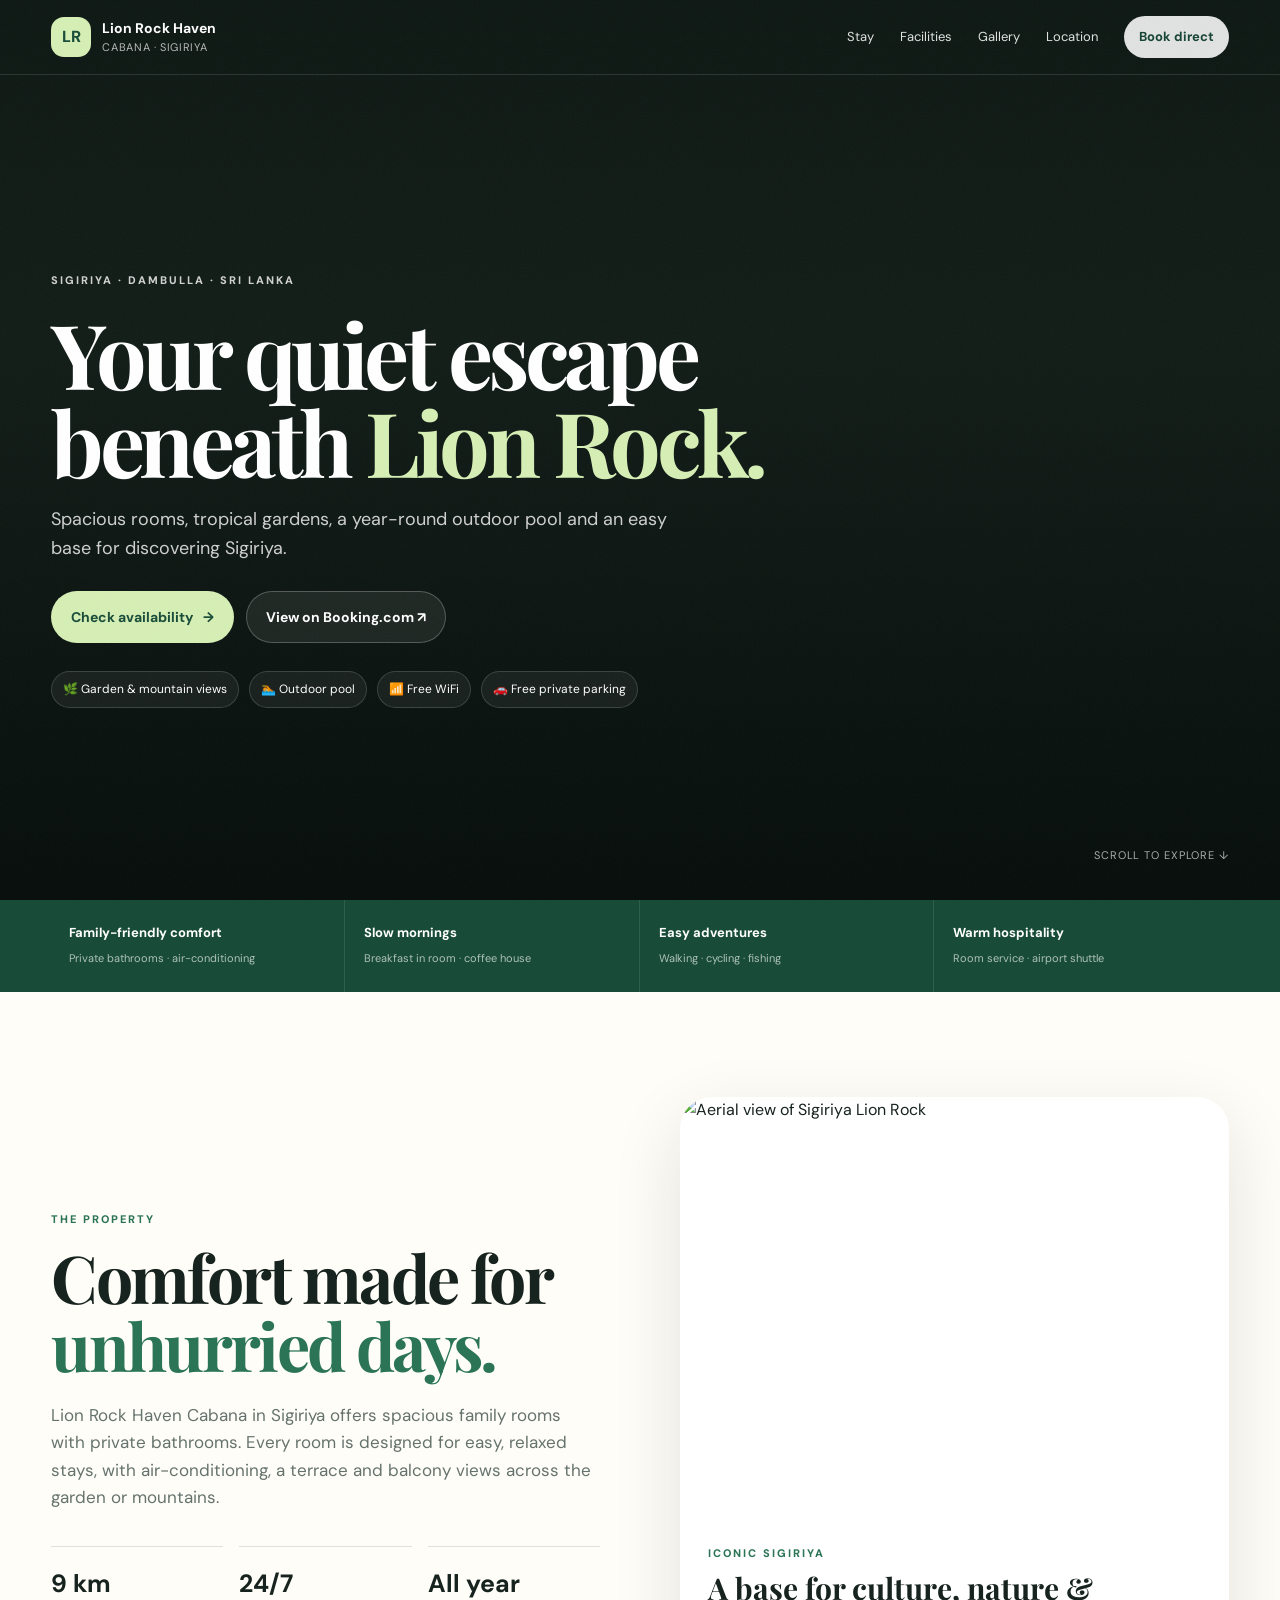
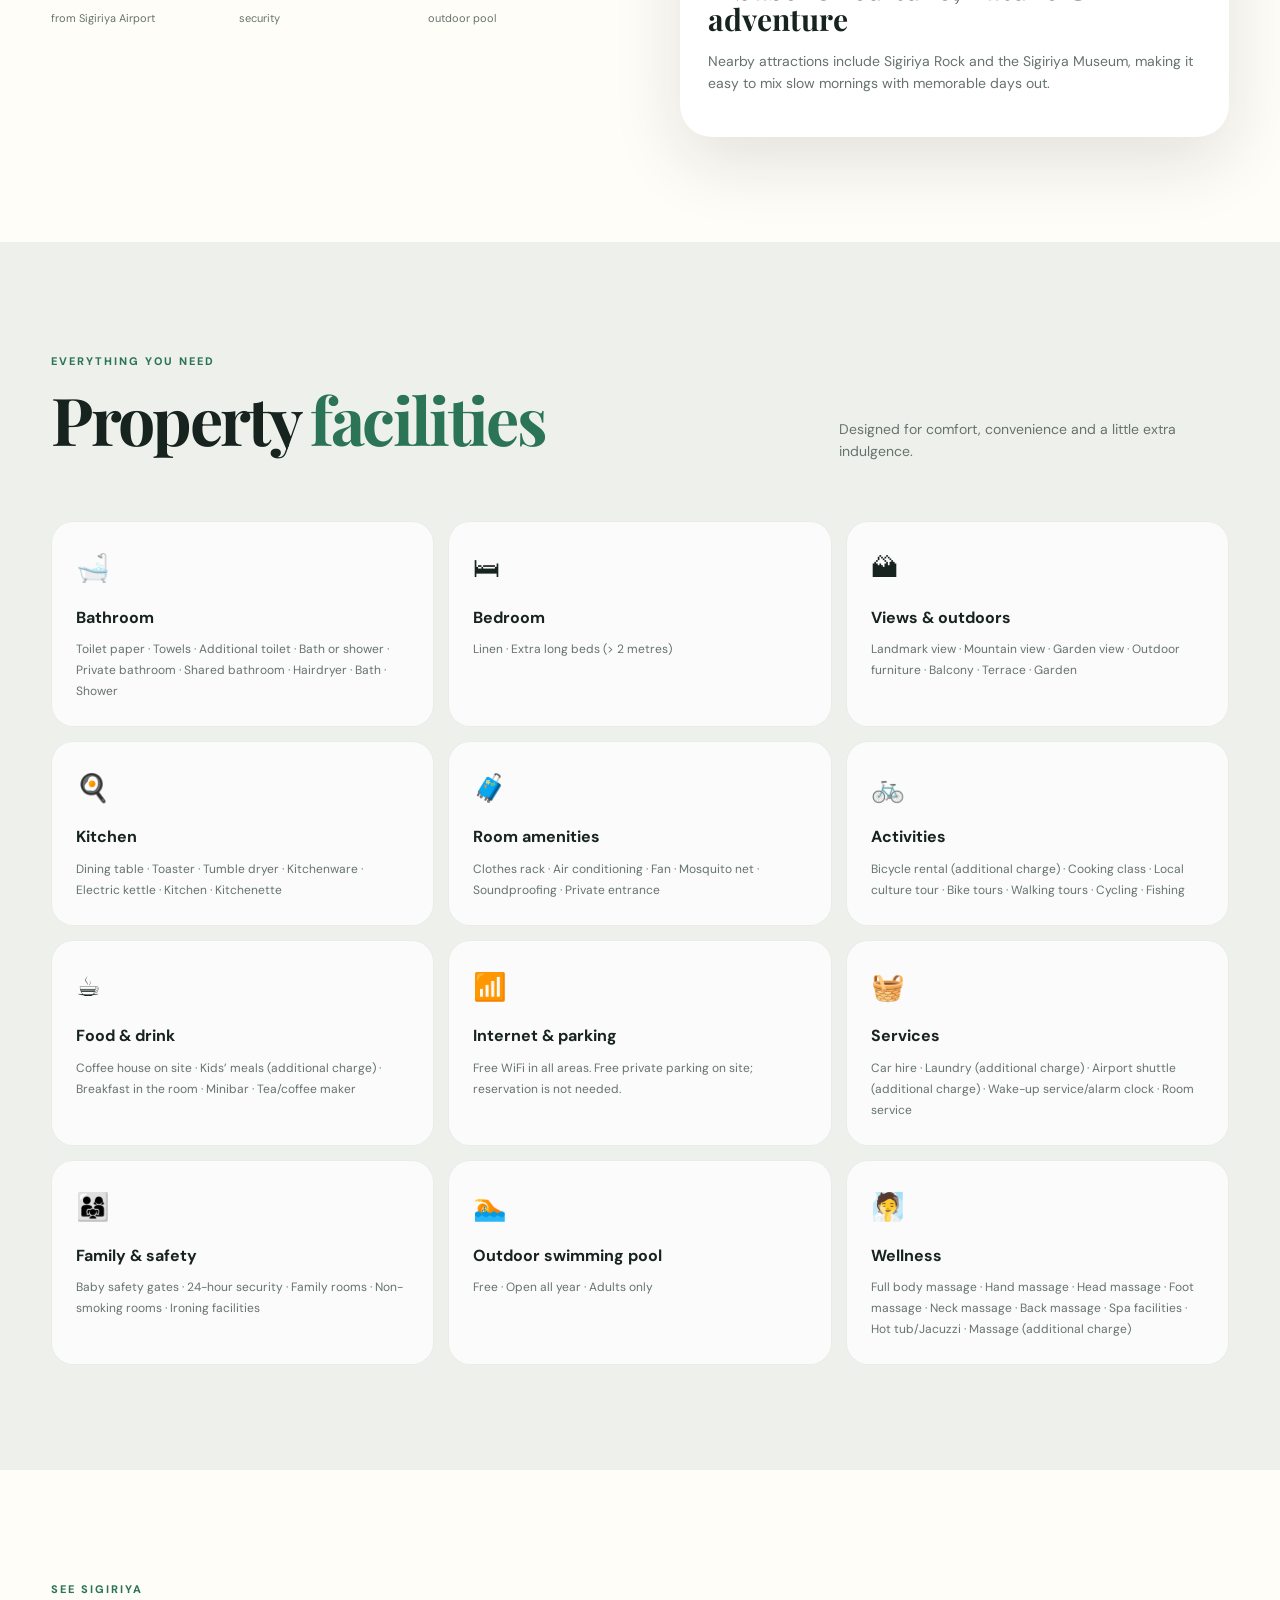
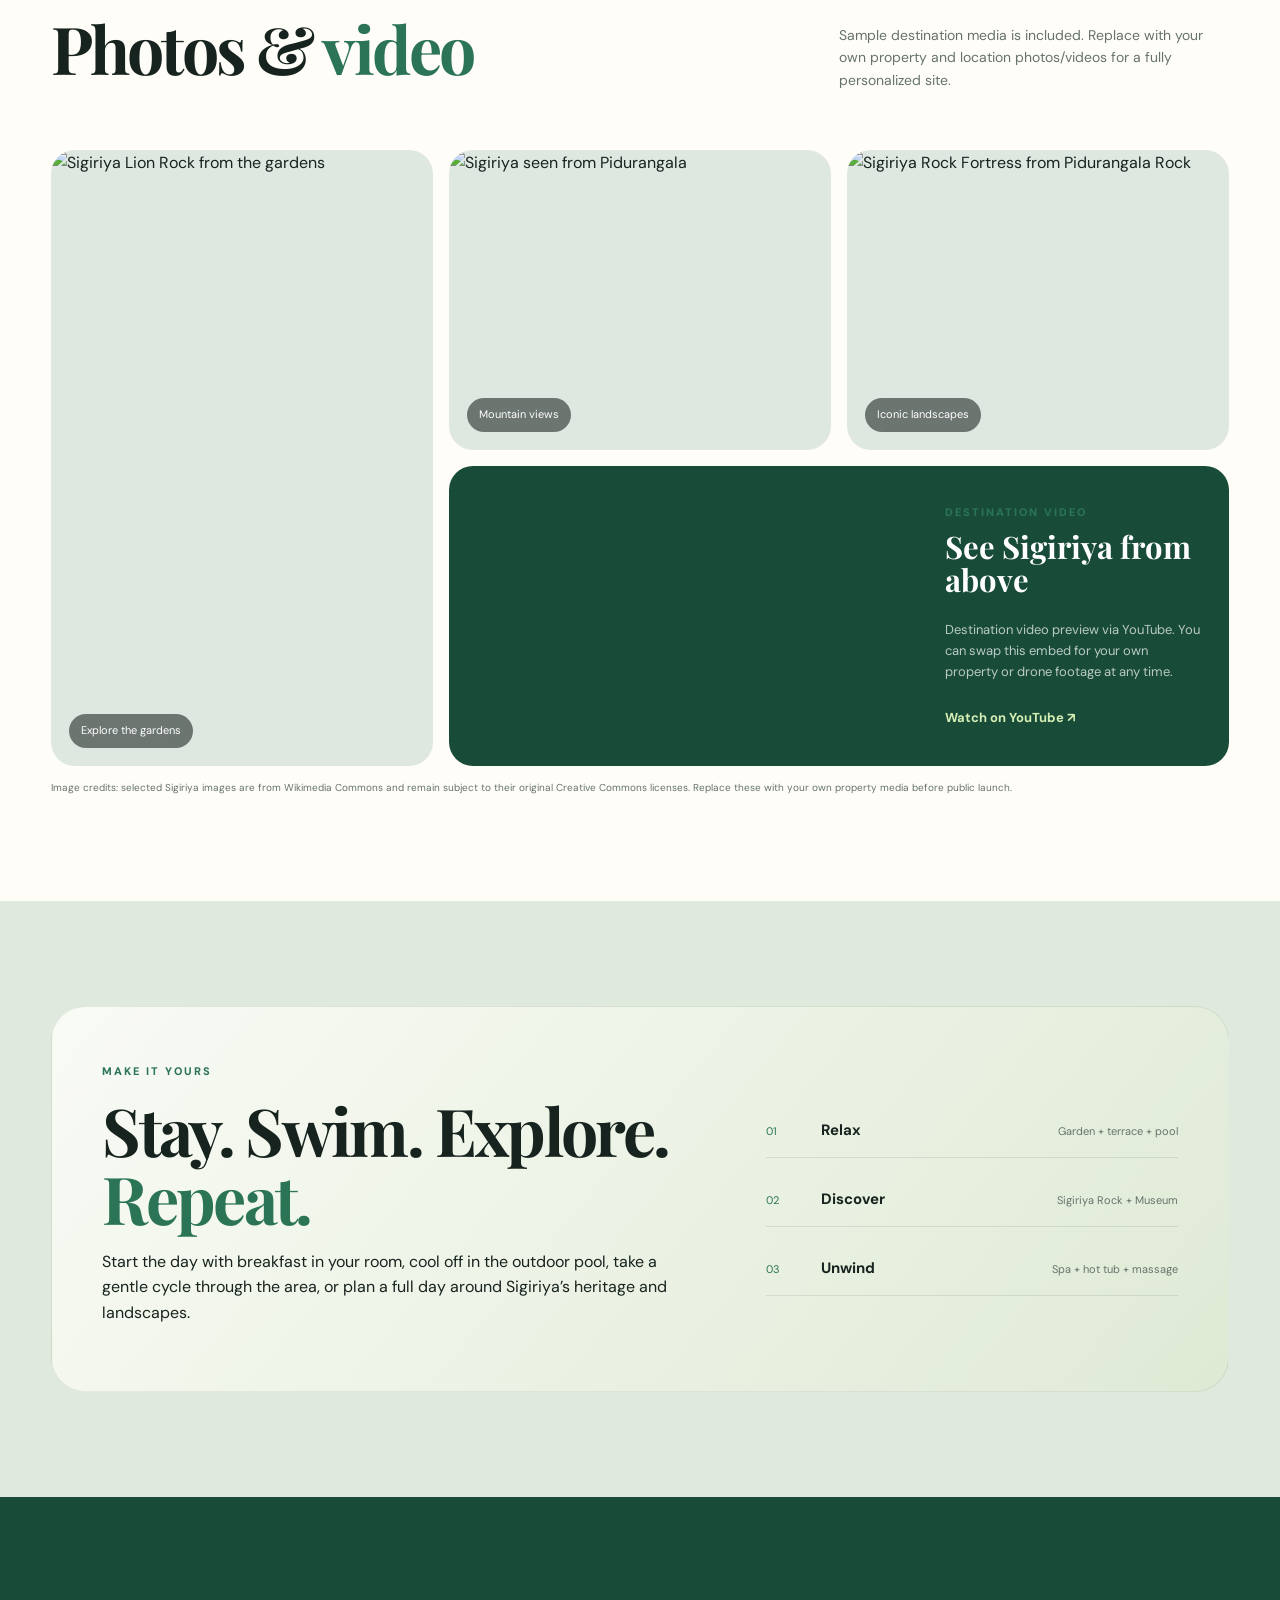
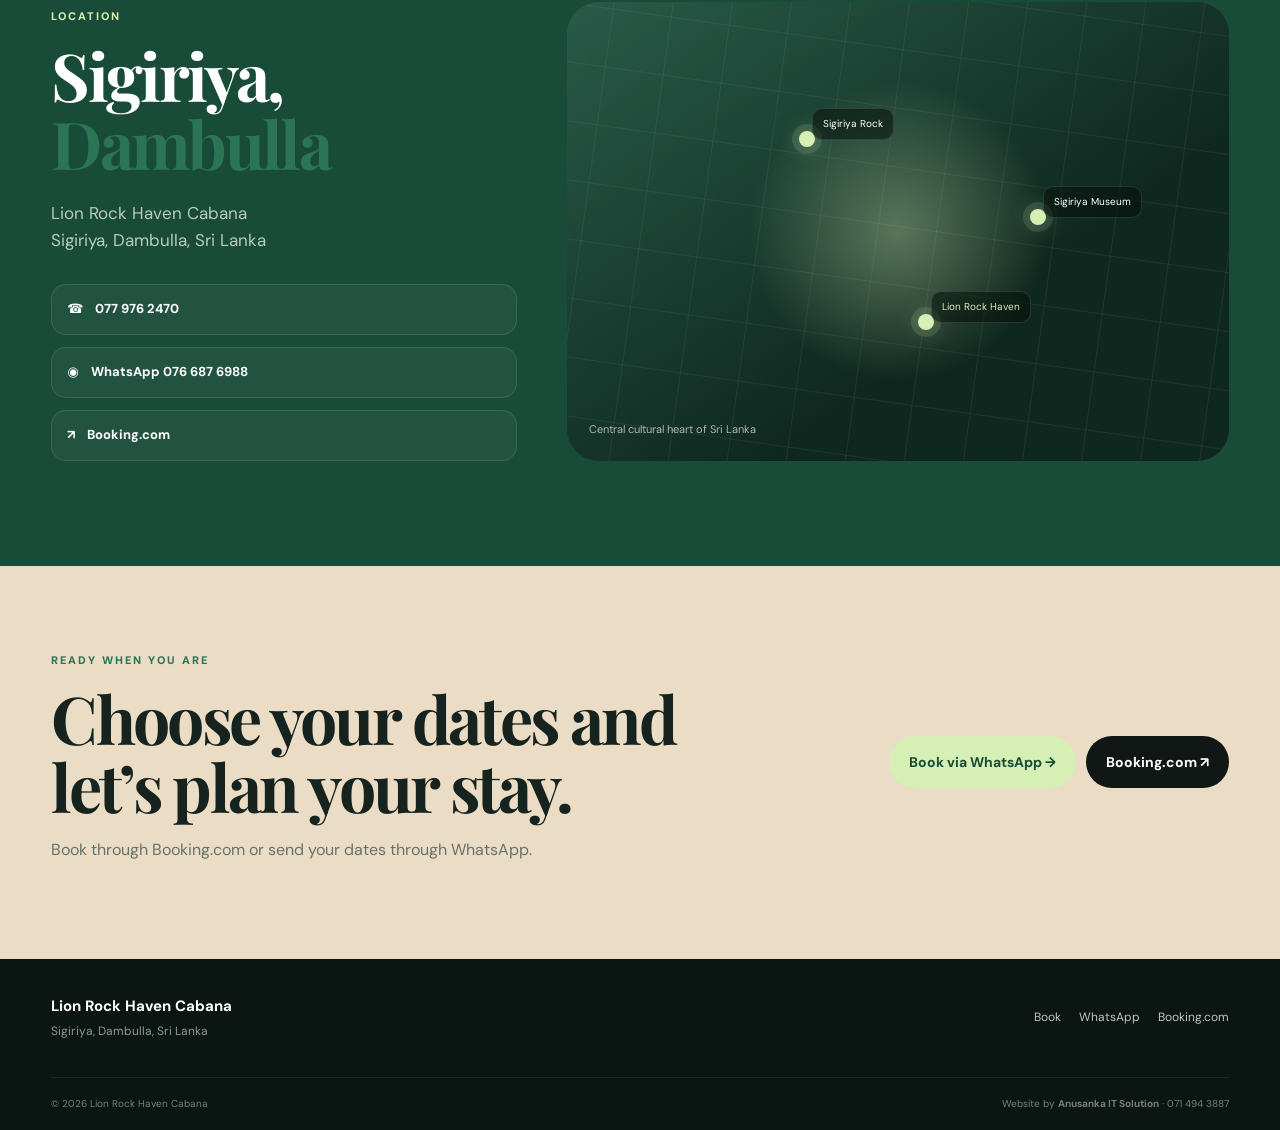
==== index.html @ 97fff96e "Add files via upload" ====
<!DOCTYPE html>
<html lang="en">
<head>
  <meta charset="UTF-8" />
  <meta name="viewport" content="width=device-width, initial-scale=1.0" />
  <meta name="description" content="Lion Rock Haven Cabana — spacious, relaxing accommodation in Sigiriya, Dambulla, Sri Lanka." />
  <meta name="theme-color" content="#0e1f1a" />
  <title>Lion Rock Haven Cabana | Sigiriya</title>
  <link rel="preconnect" href="https://fonts.googleapis.com" />
  <link rel="preconnect" href="https://fonts.gstatic.com" crossorigin />
  <link href="https://fonts.googleapis.com/css2?family=DM+Sans:wght@400;500;600;700&family=Playfair+Display:wght@500;600;700&display=swap" rel="stylesheet" />
  <link rel="stylesheet" href="assets/css/style.css" />
</head>
<body>
  <div class="site-noise"></div>
  <header class="topbar" id="top">
    <div class="container nav-wrap">
      <a class="brand" href="#top" aria-label="Lion Rock Haven Cabana home">
        <span class="brand-mark">LR</span>
        <span>
          <strong>Lion Rock Haven</strong>
          <small>Cabana · Sigiriya</small>
        </span>
      </a>
      <button class="nav-toggle" aria-label="Open menu" aria-expanded="false">☰</button>
      <nav class="nav" aria-label="Main navigation">
        <a href="#stay">Stay</a>
        <a href="#facilities">Facilities</a>
        <a href="#gallery">Gallery</a>
        <a href="#location">Location</a>
        <a class="nav-cta" href="booking.html">Book direct</a>
      </nav>
    </div>
  </header>

  <main>
    <section class="hero">
      <div class="hero-image"></div>
      <div class="hero-overlay"></div>
      <div class="container hero-content reveal">
        <div class="eyebrow">SIGIRIYA · DAMBULLA · SRI LANKA</div>
        <h1>Your quiet escape beneath <em>Lion Rock.</em></h1>
        <p>Spacious rooms, tropical gardens, a year-round outdoor pool and an easy base for discovering Sigiriya.</p>
        <div class="hero-actions">
          <a class="btn btn-primary" href="booking.html">Check availability <span>→</span></a>
          <a class="btn btn-ghost" href="https://www.booking.com/Share-4lCYlT" target="_blank" rel="noopener">View on Booking.com ↗</a>
        </div>
        <div class="hero-meta">
          <span>🌿 Garden & mountain views</span>
          <span>🏊 Outdoor pool</span>
          <span>📶 Free WiFi</span>
          <span>🚗 Free private parking</span>
        </div>
      </div>
      <a class="scroll-cue" href="#stay" aria-label="Scroll to accommodation">Scroll to explore ↓</a>
    </section>

    <section class="trust-strip">
      <div class="container trust-grid">
        <div><strong>Family-friendly comfort</strong><span>Private bathrooms · air-conditioning</span></div>
        <div><strong>Slow mornings</strong><span>Breakfast in room · coffee house</span></div>
        <div><strong>Easy adventures</strong><span>Walking · cycling · fishing</span></div>
        <div><strong>Warm hospitality</strong><span>Room service · airport shuttle</span></div>
      </div>
    </section>

    <section class="section intro" id="stay">
      <div class="container split">
        <div class="reveal">
          <span class="section-kicker">THE PROPERTY</span>
          <h2>Comfort made for <span>unhurried days.</span></h2>
          <p class="lead">Lion Rock Haven Cabana in Sigiriya offers spacious family rooms with private bathrooms. Every room is designed for easy, relaxed stays, with air-conditioning, a terrace and balcony views across the garden or mountains.</p>
          <div class="stats">
            <div><strong>9 km</strong><span>from Sigiriya Airport</span></div>
            <div><strong>24/7</strong><span>security</span></div>
            <div><strong>All year</strong><span>outdoor pool</span></div>
          </div>
        </div>
        <div class="feature-card reveal">
          <img loading="lazy" src="https://upload.wikimedia.org/wikipedia/commons/d/dc/Sigiriya_lion_rock_Luftbild_%2829781058870%29.jpg" alt="Aerial view of Sigiriya Lion Rock" />
          <div class="feature-card-copy">
            <div class="small-tag">ICONIC SIGIRIYA</div>
            <h3>A base for culture, nature & adventure</h3>
            <p>Nearby attractions include Sigiriya Rock and the Sigiriya Museum, making it easy to mix slow mornings with memorable days out.</p>
          </div>
        </div>
      </div>
    </section>

    <section class="section facilities" id="facilities">
      <div class="container">
        <div class="section-head reveal">
          <div>
            <span class="section-kicker">EVERYTHING YOU NEED</span>
            <h2>Property <span>facilities</span></h2>
          </div>
          <p>Designed for comfort, convenience and a little extra indulgence.</p>
        </div>

        <div class="facility-grid">
          <article class="facility-card reveal"><div class="icon">🛁</div><h3>Bathroom</h3><p>Toilet paper · Towels · Additional toilet · Bath or shower · Private bathroom · Shared bathroom · Hairdryer · Bath · Shower</p></article>
          <article class="facility-card reveal"><div class="icon">🛏</div><h3>Bedroom</h3><p>Linen · Extra long beds (&gt; 2 metres)</p></article>
          <article class="facility-card reveal"><div class="icon">🏔</div><h3>Views & outdoors</h3><p>Landmark view · Mountain view · Garden view · Outdoor furniture · Balcony · Terrace · Garden</p></article>
          <article class="facility-card reveal"><div class="icon">🍳</div><h3>Kitchen</h3><p>Dining table · Toaster · Tumble dryer · Kitchenware · Electric kettle · Kitchen · Kitchenette</p></article>
          <article class="facility-card reveal"><div class="icon">🧳</div><h3>Room amenities</h3><p>Clothes rack · Air conditioning · Fan · Mosquito net · Soundproofing · Private entrance</p></article>
          <article class="facility-card reveal"><div class="icon">🚲</div><h3>Activities</h3><p>Bicycle rental (additional charge) · Cooking class · Local culture tour · Bike tours · Walking tours · Cycling · Fishing</p></article>
          <article class="facility-card reveal"><div class="icon">☕</div><h3>Food & drink</h3><p>Coffee house on site · Kids’ meals (additional charge) · Breakfast in the room · Minibar · Tea/coffee maker</p></article>
          <article class="facility-card reveal"><div class="icon">📶</div><h3>Internet & parking</h3><p>Free WiFi in all areas. Free private parking on site; reservation is not needed.</p></article>
          <article class="facility-card reveal"><div class="icon">🧺</div><h3>Services</h3><p>Car hire · Laundry (additional charge) · Airport shuttle (additional charge) · Wake-up service/alarm clock · Room service</p></article>
          <article class="facility-card reveal"><div class="icon">👨‍👩‍👧</div><h3>Family & safety</h3><p>Baby safety gates · 24-hour security · Family rooms · Non-smoking rooms · Ironing facilities</p></article>
          <article class="facility-card reveal"><div class="icon">🏊</div><h3>Outdoor swimming pool</h3><p>Free · Open all year · Adults only</p></article>
          <article class="facility-card reveal"><div class="icon">🧖</div><h3>Wellness</h3><p>Full body massage · Hand massage · Head massage · Foot massage · Neck massage · Back massage · Spa facilities · Hot tub/Jacuzzi · Massage (additional charge)</p></article>
        </div>
      </div>
    </section>

    <section class="section showcase" id="gallery">
      <div class="container">
        <div class="section-head reveal">
          <div><span class="section-kicker">SEE SIGIRIYA</span><h2>Photos & <span>video</span></h2></div>
          <p>Sample destination media is included. Replace with your own property and location photos/videos for a fully personalized site.</p>
        </div>
        <div class="gallery-grid">
          <a class="gallery-item tall reveal" href="https://commons.wikimedia.org/wiki/File:Sigiriya_Lion_Rock_(43143914520).jpg" target="_blank" rel="noopener"><img loading="lazy" src="https://commons.wikimedia.org/wiki/Special:Redirect/file/Sigiriya_Lion_Rock_(43143914520).jpg" alt="Sigiriya Lion Rock from the gardens" /><span>Explore the gardens</span></a>
          <a class="gallery-item reveal" href="https://commons.wikimedia.org/wiki/File:Sigiriya_depuis_Pidurangala_(2).jpg" target="_blank" rel="noopener"><img loading="lazy" src="https://commons.wikimedia.org/wiki/Special:Redirect/file/Sigiriya_depuis_Pidurangala_(2).jpg" alt="Sigiriya seen from Pidurangala" /><span>Mountain views</span></a>
          <a class="gallery-item reveal" href="https://commons.wikimedia.org/wiki/File:Sigiriya_Rock_Fortress_View_from_Pidurangala_Rock.jpg" target="_blank" rel="noopener"><img loading="lazy" src="https://commons.wikimedia.org/wiki/Special:Redirect/file/Sigiriya_Rock_Fortress_View_from_Pidurangala_Rock.jpg" alt="Sigiriya Rock Fortress from Pidurangala Rock" /><span>Iconic landscapes</span></a>
          <div class="video-card reveal">
            <div class="video-frame"><iframe src="https://www.youtube.com/embed/ty_Wx_VfL-s?rel=0" title="Sigiriya aerial video" loading="lazy" allowfullscreen></iframe></div>
            <div class="video-copy"><span class="small-tag">DESTINATION VIDEO</span><h3>See Sigiriya from above</h3><p>Destination video preview via YouTube. You can swap this embed for your own property or drone footage at any time.</p><a href="https://www.youtube.com/watch?v=ty_Wx_VfL-s" target="_blank" rel="noopener">Watch on YouTube ↗</a></div>
          </div>
        </div>
        <div class="media-note">Image credits: selected Sigiriya images are from Wikimedia Commons and remain subject to their original Creative Commons licenses. Replace these with your own property media before public launch.</div>
      </div>
    </section>

    <section class="section experience">
      <div class="container experience-shell reveal">
        <div>
          <span class="section-kicker">MAKE IT YOURS</span>
          <h2>Stay. Swim. Explore. <span>Repeat.</span></h2>
          <p>Start the day with breakfast in your room, cool off in the outdoor pool, take a gentle cycle through the area, or plan a full day around Sigiriya’s heritage and landscapes.</p>
        </div>
        <div class="experience-list">
          <div><span>01</span><strong>Relax</strong><small>Garden + terrace + pool</small></div>
          <div><span>02</span><strong>Discover</strong><small>Sigiriya Rock + Museum</small></div>
          <div><span>03</span><strong>Unwind</strong><small>Spa + hot tub + massage</small></div>
        </div>
      </div>
    </section>

    <section class="section location" id="location">
      <div class="container location-grid">
        <div class="location-card reveal">
          <span class="section-kicker">LOCATION</span>
          <h2>Sigiriya, <span>Dambulla</span></h2>
          <p class="lead">Lion Rock Haven Cabana<br />Sigiriya, Dambulla, Sri Lanka</p>
          <div class="contact-stack">
            <a href="tel:+94779762470"><span>☎</span> 077 976 2470</a>
            <a href="https://wa.me/94766876988" target="_blank" rel="noopener"><span>◉</span> WhatsApp 076 687 6988</a>
            <a href="https://www.booking.com/Share-4lCYlT" target="_blank" rel="noopener"><span>↗</span> Booking.com</a>
          </div>
        </div>
        <div class="location-art reveal">
          <div class="map-dot dot-a"></div><div class="map-dot dot-b"></div><div class="map-dot dot-c"></div>
          <div class="map-label label-a">Sigiriya Rock</div>
          <div class="map-label label-b">Sigiriya Museum</div>
          <div class="map-label label-c">Lion Rock Haven</div>
          <div class="map-grid"></div>
          <div class="map-caption">Central cultural heart of Sri Lanka</div>
        </div>
      </div>
    </section>

    <section class="cta-section">
      <div class="container cta-shell reveal">
        <div><span class="section-kicker">READY WHEN YOU ARE</span><h2>Choose your dates and let’s plan your stay.</h2><p>Book through Booking.com or send your dates through WhatsApp.</p></div>
        <div class="cta-actions"><a class="btn btn-primary" href="booking.html">Book via WhatsApp →</a><a class="btn btn-dark" href="https://www.booking.com/Share-4lCYlT" target="_blank" rel="noopener">Booking.com ↗</a></div>
      </div>
    </section>
  </main>

  <footer class="footer">
    <div class="container footer-main">
      <div><strong>Lion Rock Haven Cabana</strong><p>Sigiriya, Dambulla, Sri Lanka</p></div>
      <div class="footer-links"><a href="booking.html">Book</a><a href="https://wa.me/94766876988" target="_blank" rel="noopener">WhatsApp</a><a href="https://www.booking.com/Share-4lCYlT" target="_blank" rel="noopener">Booking.com</a></div>
    </div>
    <div class="container footer-bottom"><span>© <span id="year"></span> Lion Rock Haven Cabana</span><span>Website by <strong>Anusanka IT Solution</strong> · 071 494 3887</span></div>
  </footer>

  <script src="assets/js/main.js"></script>
</body>
</html>
---- assets/css/style.css ----
:root{
  --bg:#f5f3ec;--paper:#fffdf8;--ink:#17231e;--muted:#66736d;--line:rgba(23,35,30,.12);
  --green:#184c39;--green-2:#2b7456;--lime:#d6efb5;--sand:#eadcc5;--black:#111714;--radius:24px;
  --shadow:0 24px 70px rgba(13,28,21,.12)
}
*{box-sizing:border-box}html{scroll-behavior:smooth}body{margin:0;background:var(--bg);color:var(--ink);font-family:'DM Sans',system-ui,sans-serif;line-height:1.6}a{text-decoration:none;color:inherit}.site-noise{position:fixed;inset:0;pointer-events:none;opacity:.035;background-image:url("data:image/svg+xml,%3Csvg xmlns='http://www.w3.org/2000/svg' width='140' height='140' viewBox='0 0 140 140'%3E%3Cfilter id='n'%3E%3CfeTurbulence type='fractalNoise' baseFrequency='.9' numOctaves='3' stitchTiles='stitch'/%3E%3C/filter%3E%3Crect width='100%25' height='100%25' filter='url(%23n)'/%3E%3C/svg%3E");z-index:99}
.container{width:min(1180px,92%);margin:auto}.topbar{position:fixed;top:0;left:0;right:0;z-index:30;background:rgba(15,27,22,.42);backdrop-filter:blur(16px);border-bottom:1px solid rgba(255,255,255,.12);color:#fff}.nav-wrap{display:flex;align-items:center;justify-content:space-between;min-height:74px}.brand{display:flex;align-items:center;gap:11px}.brand-mark{width:40px;height:40px;border-radius:13px;display:grid;place-items:center;background:var(--lime);color:var(--green);font-weight:800;letter-spacing:-.04em}.brand strong{display:block;font-size:14px}.brand small{display:block;opacity:.7;font-size:11px;letter-spacing:.06em;text-transform:uppercase}.nav{display:flex;align-items:center;gap:26px;font-size:13px}.nav a{opacity:.88}.nav a:hover{opacity:1}.nav-cta{padding:11px 15px;background:#fff;color:var(--green);border-radius:999px;font-weight:700}.nav-toggle{display:none;border:0;background:transparent;color:#fff;font-size:25px}.hero{min-height:100svh;position:relative;display:grid;align-items:end;overflow:hidden;background:#15201b}.hero-image{position:absolute;inset:0;background:url('https://upload.wikimedia.org/wikipedia/commons/d/dc/Sigiriya_lion_rock_Luftbild_%2829781058870%29.jpg') center/cover no-repeat;transform:scale(1.02)}.hero-overlay{position:absolute;inset:0;background:linear-gradient(180deg,rgba(4,12,9,.38),rgba(4,14,10,.18) 38%,rgba(4,10,8,.84) 100%)}.hero-content{position:relative;z-index:2;color:#fff;padding:170px 0 90px;max-width:900px;margin-left:max(calc((100% - 1180px)/2),4%)}.eyebrow,.section-kicker,.small-tag{font-size:11px;letter-spacing:.18em;font-weight:800;text-transform:uppercase}.eyebrow{opacity:.8}.hero h1{font-family:'Playfair Display',serif;font-size:clamp(48px,7vw,92px);line-height:.98;letter-spacing:-.05em;max-width:850px;margin:20px 0}.hero h1 em{color:var(--lime);font-style:normal}.hero p{font-size:18px;max-width:620px;color:rgba(255,255,255,.8)}.hero-actions{display:flex;gap:12px;flex-wrap:wrap;margin:28px 0}.btn{display:inline-flex;align-items:center;justify-content:center;gap:10px;padding:14px 19px;border-radius:999px;font-weight:700;font-size:14px;border:1px solid transparent;transition:.25s ease;cursor:pointer}.btn-primary{background:var(--lime);color:var(--green)}.btn-primary:hover{transform:translateY(-2px);box-shadow:0 12px 24px rgba(214,239,181,.2)}.btn-ghost{border-color:rgba(255,255,255,.24);color:#fff;background:rgba(255,255,255,.08);backdrop-filter:blur(12px)}.btn-dark{background:var(--black);color:#fff}.hero-meta{display:flex;flex-wrap:wrap;gap:10px}.hero-meta span{font-size:12px;padding:8px 11px;border:1px solid rgba(255,255,255,.15);background:rgba(255,255,255,.06);border-radius:999px}.scroll-cue{position:absolute;right:4%;bottom:35px;color:#fff;opacity:.65;font-size:11px;letter-spacing:.08em;text-transform:uppercase;z-index:2}.trust-strip{background:var(--green);color:#fff}.trust-grid{display:grid;grid-template-columns:repeat(4,1fr);gap:1px}.trust-grid>div{padding:23px 18px;border-right:1px solid rgba(255,255,255,.1)}.trust-grid>div:last-child{border-right:0}.trust-grid strong{display:block;font-size:13px}.trust-grid span{font-size:11px;color:rgba(255,255,255,.65)}.section{padding:105px 0}.intro{background:var(--paper)}.split{display:grid;grid-template-columns:1fr 1fr;gap:80px;align-items:center}.section-kicker{color:var(--green-2)}h2{font-family:'Playfair Display',serif;font-size:clamp(40px,5.2vw,66px);line-height:1.03;letter-spacing:-.04em;margin:14px 0 22px}h2 span{color:var(--green-2)}.lead{font-size:17px;color:var(--muted);max-width:620px}.stats{display:grid;grid-template-columns:repeat(3,1fr);gap:16px;margin-top:35px}.stats div{padding-top:17px;border-top:1px solid var(--line)}.stats strong{display:block;font-size:25px}.stats span{font-size:11px;color:var(--muted)}.feature-card{overflow:hidden;border-radius:32px;background:#fff;box-shadow:var(--shadow);position:relative}.feature-card img{display:block;width:100%;height:420px;object-fit:cover}.feature-card-copy{padding:28px}.feature-card h3{font-family:'Playfair Display',serif;font-size:30px;line-height:1.05;margin:10px 0}.feature-card p{color:var(--muted);font-size:14px}.small-tag{color:var(--green-2)}.facilities{background:#eef1eb}.section-head{display:flex;justify-content:space-between;gap:30px;align-items:end;margin-bottom:45px}.section-head>p{max-width:390px;color:var(--muted);font-size:14px}.facility-grid{display:grid;grid-template-columns:repeat(3,1fr);gap:14px}.facility-card{background:rgba(255,255,255,.72);border:1px solid rgba(23,35,30,.07);border-radius:22px;padding:24px;transition:.25s ease}.facility-card:hover{transform:translateY(-4px);box-shadow:0 18px 35px rgba(24,76,57,.08);background:#fff}.icon{font-size:27px;margin-bottom:15px}.facility-card h3{font-size:16px;margin:0 0 9px}.facility-card p{margin:0;color:var(--muted);font-size:12px;line-height:1.75}.showcase{background:var(--paper)}.gallery-grid{display:grid;grid-template-columns:1fr 1fr 1fr;grid-template-rows:300px 300px;gap:16px}.gallery-item{position:relative;overflow:hidden;border-radius:24px;background:#dfe7e1}.gallery-item img{width:100%;height:100%;object-fit:cover;display:block;transition:transform .5s ease}.gallery-item:hover img{transform:scale(1.05)}.gallery-item span{position:absolute;left:18px;bottom:18px;color:#fff;padding:8px 12px;border-radius:999px;background:rgba(13,25,20,.55);font-size:11px;backdrop-filter:blur(10px)}.gallery-item.tall{grid-row:span 2}.video-card{grid-column:2 / 4;display:grid;grid-template-columns:1.5fr 1fr;border-radius:24px;overflow:hidden;background:var(--green);color:#fff}.video-frame{min-height:300px}.video-frame iframe{width:100%;height:100%;border:0}.video-copy{padding:28px;display:flex;flex-direction:column;justify-content:center}.video-copy h3{font-family:'Playfair Display',serif;font-size:31px;line-height:1.05;margin:9px 0 12px}.video-copy p{font-size:13px;color:rgba(255,255,255,.7)}.video-copy a{font-weight:700;color:var(--lime);font-size:13px;margin-top:12px}.media-note{font-size:10px;color:var(--muted);margin-top:14px}.experience{background:#dfe9dd}.experience-shell{display:grid;grid-template-columns:1.3fr .9fr;gap:70px;padding:50px;border-radius:34px;background:linear-gradient(130deg,#f9fbf5,#dfead5);border:1px solid rgba(23,35,30,.08)}.experience-shell h2{margin-bottom:15px}.experience-list{display:flex;flex-direction:column;gap:14px;justify-content:center}.experience-list div{display:grid;grid-template-columns:45px 1fr auto;gap:10px;align-items:baseline;border-bottom:1px solid rgba(23,35,30,.1);padding:15px 0}.experience-list span{font-size:11px;color:var(--green-2)}.experience-list strong{font-size:15px}.experience-list small{font-size:11px;color:var(--muted)}.location{background:var(--green);color:#fff}.location .section-kicker{color:var(--lime)}.location .lead{color:rgba(255,255,255,.7)}.location-grid{display:grid;grid-template-columns:.95fr 1.35fr;gap:50px;align-items:stretch}.contact-stack{margin-top:30px;display:grid;gap:12px}.contact-stack a{display:flex;gap:12px;align-items:center;font-weight:700;padding:14px 15px;border:1px solid rgba(255,255,255,.12);border-radius:15px;background:rgba(255,255,255,.04);font-size:13px}.location-art{position:relative;min-height:420px;border-radius:32px;overflow:hidden;background:radial-gradient(circle at 50% 50%,rgba(214,239,181,.35),transparent 37%),linear-gradient(145deg,#295b49,#0f281f 65%)}.map-grid{position:absolute;inset:0;background-image:linear-gradient(rgba(255,255,255,.06) 1px,transparent 1px),linear-gradient(90deg,rgba(255,255,255,.06) 1px,transparent 1px);background-size:45px 45px;transform:rotate(8deg) scale(1.3)}.map-dot{position:absolute;width:16px;height:16px;border-radius:50%;background:var(--lime);box-shadow:0 0 0 7px rgba(214,239,181,.12),0 0 22px rgba(214,239,181,.4);z-index:2}.dot-a{left:35%;top:28%}.dot-b{left:70%;top:45%}.dot-c{left:53%;top:68%}.map-label{position:absolute;z-index:3;padding:7px 10px;border-radius:10px;background:rgba(4,15,11,.52);border:1px solid rgba(255,255,255,.12);font-size:10px}.label-a{left:37%;top:23%}.label-b{left:72%;top:40%}.label-c{left:55%;top:63%;color:var(--lime)}.map-caption{position:absolute;bottom:22px;left:22px;right:22px;color:rgba(255,255,255,.65);font-size:11px;z-index:3}.cta-section{background:var(--sand);padding:80px 0}.cta-shell{display:flex;justify-content:space-between;gap:30px;align-items:center}.cta-shell h2{max-width:690px;margin-bottom:10px}.cta-shell p{color:var(--muted)}.cta-actions{display:flex;gap:10px;flex-wrap:wrap}.footer{background:#0b1511;color:#fff;padding:34px 0 18px}.footer-main,.footer-bottom{display:flex;justify-content:space-between;gap:20px;align-items:center}.footer-main strong{font-size:15px}.footer-main p{margin:4px 0 0;color:rgba(255,255,255,.55);font-size:12px}.footer-links{display:flex;gap:18px;font-size:12px;color:rgba(255,255,255,.75)}.footer-bottom{margin-top:35px;padding-top:18px;border-top:1px solid rgba(255,255,255,.08);font-size:10px;color:rgba(255,255,255,.45)}.reveal{opacity:0;transform:translateY(24px);transition:opacity .75s ease,transform .75s ease}.reveal.visible{opacity:1;transform:none}

/* Booking page */
.booking-page{min-height:100vh;background:linear-gradient(180deg,#eef3ed,#f8f4ea)}.booking-header{padding:28px 0}.booking-back{font-size:12px;color:var(--muted)}.booking-shell{display:grid;grid-template-columns:.85fr 1.15fr;gap:28px;align-items:stretch;padding:20px 0 80px}.booking-info{border-radius:32px;padding:42px;background:var(--green);color:#fff;position:relative;overflow:hidden}.booking-info:after{content:"";position:absolute;width:350px;height:350px;border-radius:50%;background:rgba(214,239,181,.11);right:-170px;bottom:-170px}.booking-info h1{font-family:'Playfair Display',serif;font-size:clamp(42px,5vw,65px);line-height:.98;margin:15px 0}.booking-info p{color:rgba(255,255,255,.7);max-width:470px}.booking-info .info-list{display:grid;gap:14px;margin:34px 0}.booking-info .info-list div{padding:14px 0;border-top:1px solid rgba(255,255,255,.12);font-size:13px}.booking-info .mini-actions{display:flex;gap:10px;flex-wrap:wrap;margin-top:24px}.booking-form-card{background:#fff;border-radius:32px;padding:42px;box-shadow:0 18px 60px rgba(23,35,30,.1)}.form-head h2{font-size:42px;margin:0 0 7px}.form-head p{font-size:13px;color:var(--muted);margin:0 0 30px}.form-grid{display:grid;grid-template-columns:1fr 1fr;gap:17px}.field{display:grid;gap:7px}.field.full{grid-column:1 / -1}.field label{font-size:11px;font-weight:800;letter-spacing:.05em;text-transform:uppercase}.field input,.field textarea,.field select{width:100%;border:1px solid var(--line);background:#fbfaf5;border-radius:14px;padding:13px 14px;font:inherit;font-size:13px;outline:none;transition:.2s}.field textarea{min-height:115px;resize:vertical}.field input:focus,.field textarea:focus{border-color:var(--green-2);box-shadow:0 0 0 4px rgba(43,116,86,.08)}.radio-row{display:flex;gap:10px}.radio-pill{flex:1;border:1px solid var(--line);border-radius:14px;padding:12px 13px;background:#fbfaf5;cursor:pointer;font-size:12px}.radio-pill input{margin-right:7px;accent-color:var(--green-2)}.form-actions{display:flex;align-items:center;gap:12px;margin-top:21px}.fine-print{font-size:10px;color:var(--muted);margin:20px 0 0}.status-box{display:none;margin-top:16px;border-radius:14px;padding:13px 14px;font-size:12px}.status-box.show{display:block}.status-success{background:#e8f4dd;color:#315b2c}.status-error{background:#fae9e6;color:#7a2f25}

@media(max-width:980px){.nav{display:none;position:absolute;left:4%;right:4%;top:66px;background:rgba(15,27,22,.95);padding:18px;border-radius:18px;flex-direction:column;align-items:flex-start;box-shadow:0 20px 50px rgba(0,0,0,.15)}.nav.open{display:flex}.nav-toggle{display:block}.trust-grid,.facility-grid{grid-template-columns:1fr 1fr}.split,.location-grid,.experience-shell{grid-template-columns:1fr}.gallery-grid{grid-template-columns:1fr 1fr;grid-template-rows:260px 260px 360px}.gallery-item.tall{grid-row:auto}.video-card{grid-column:1 / -1}.hero-content{margin-left:4%}.cta-shell{align-items:flex-start;flex-direction:column}.booking-shell{grid-template-columns:1fr}.booking-info{min-height:460px}}
@media(max-width:640px){.section{padding:72px 0}.hero-content{padding:135px 0 70px}.hero p{font-size:15px}.hero h1{font-size:52px}.scroll-cue{display:none}.trust-grid,.facility-grid,.form-grid,.stats{grid-template-columns:1fr}.gallery-grid{display:flex;flex-direction:column}.gallery-item,.gallery-item.tall{height:320px}.video-card{display:block}.video-frame{height:240px}.experience-shell{padding:30px 24px}.location-art{min-height:350px}.footer-main,.footer-bottom{align-items:flex-start;flex-direction:column}.footer-bottom{gap:8px}.booking-form-card,.booking-info{padding:26px}.booking-form-card .form-head h2{font-size:35px}.form-grid{gap:14px}.field.full{grid-column:auto}.radio-row{flex-direction:column}.cta-actions,.hero-actions{width:100%}.cta-actions .btn,.hero-actions .btn{flex:1}.container{width:min(92%,1180px)}}
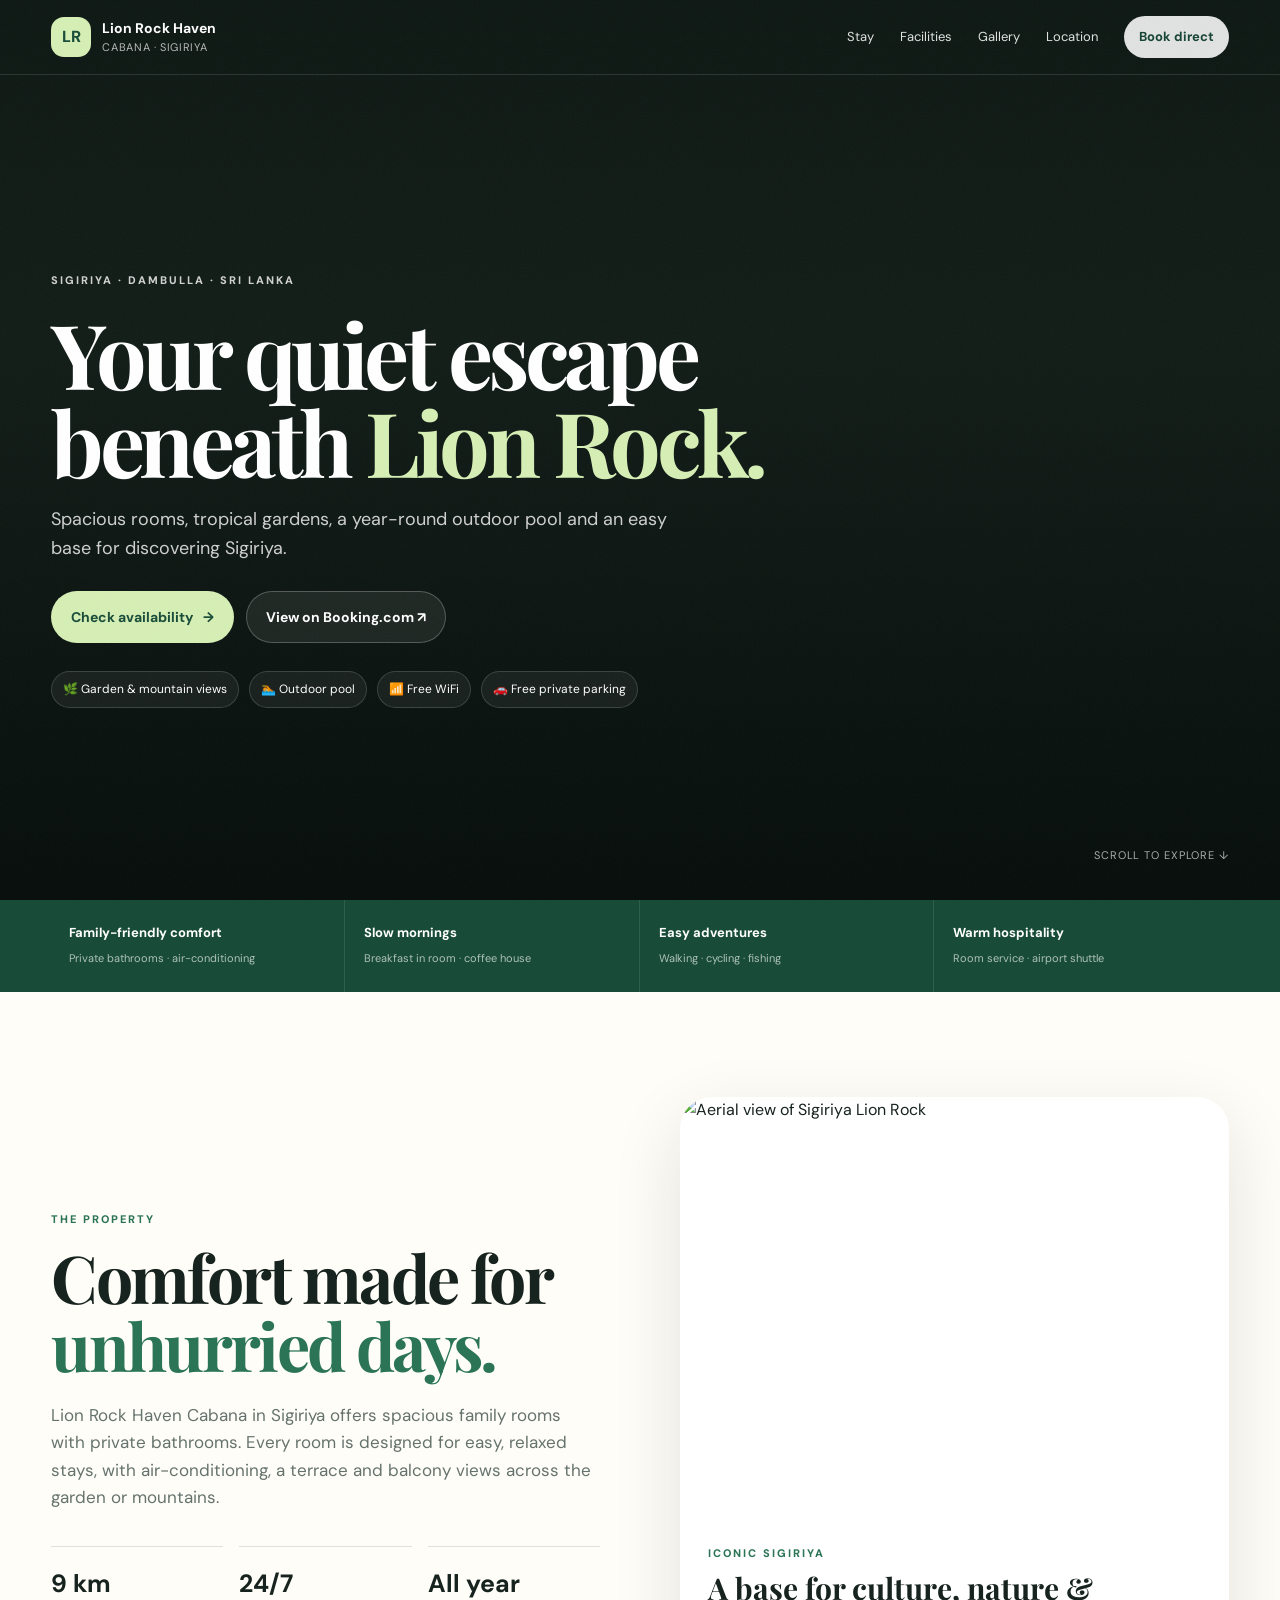
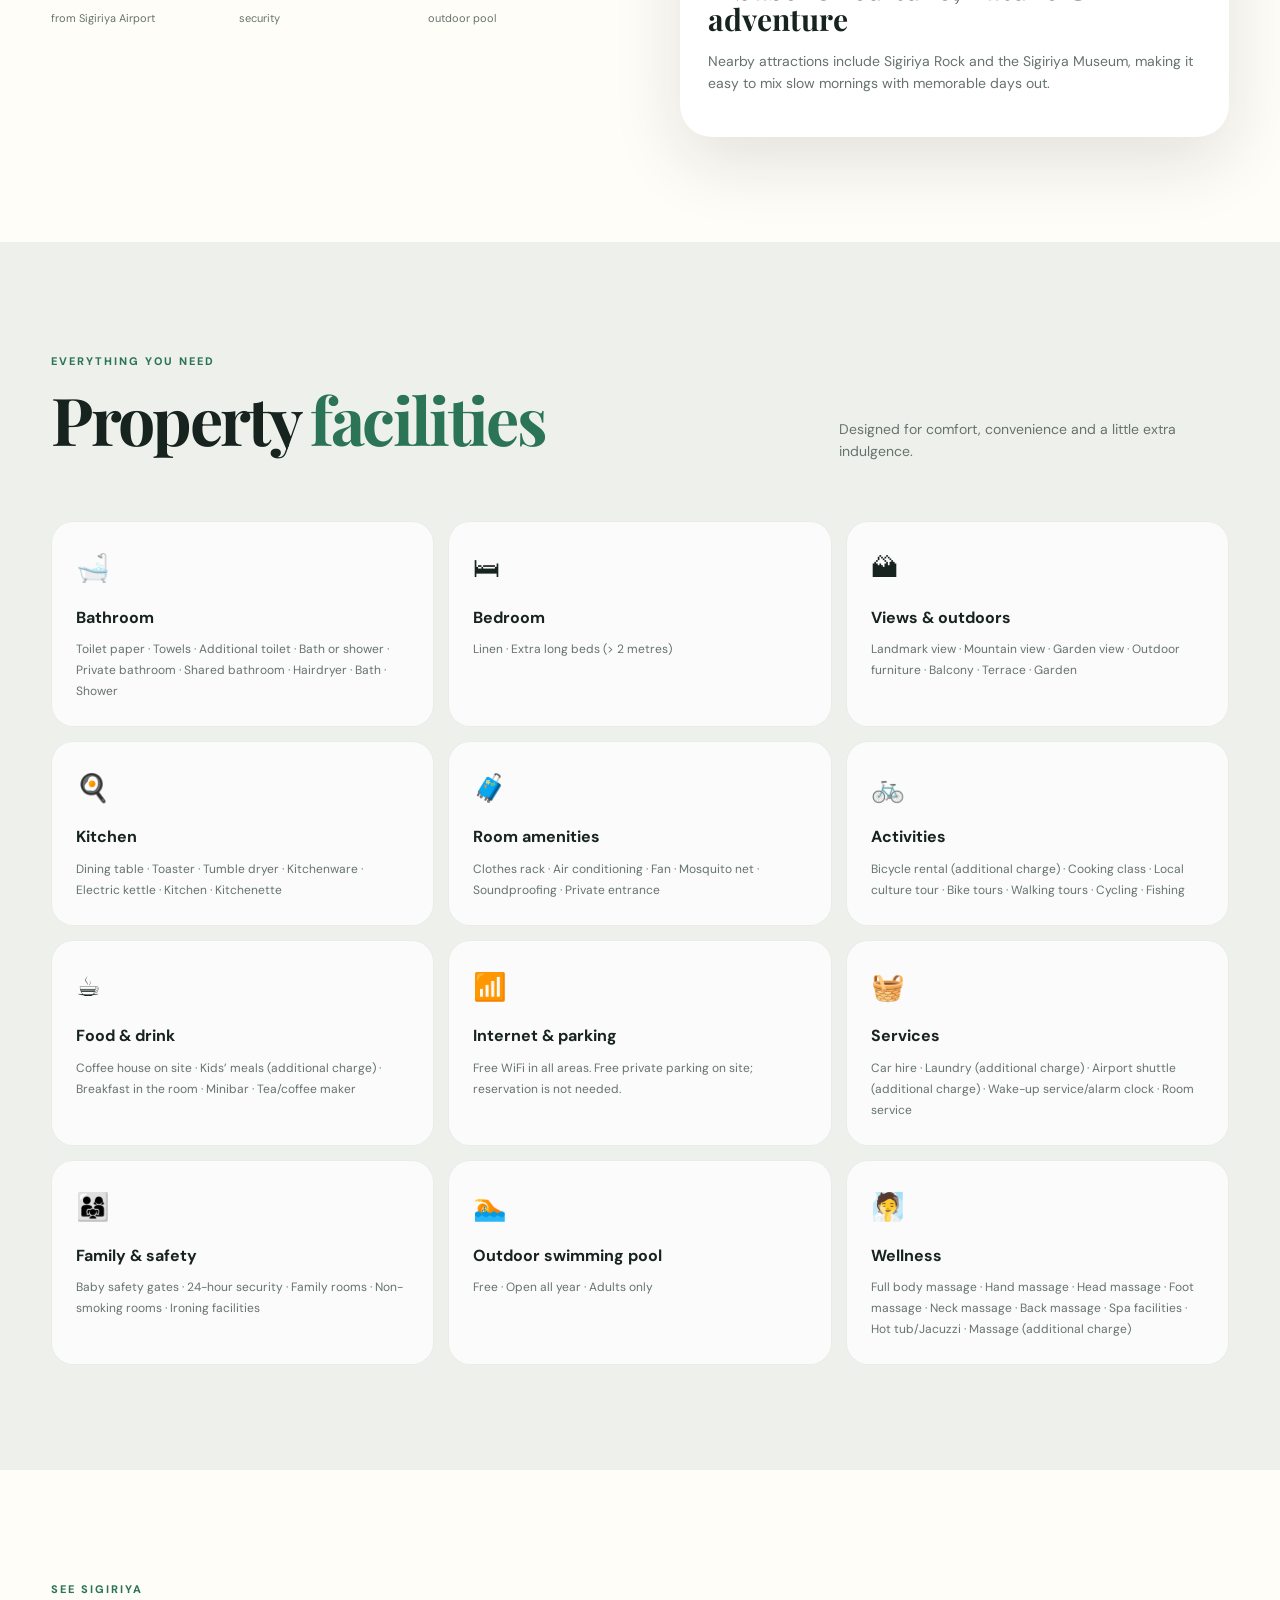
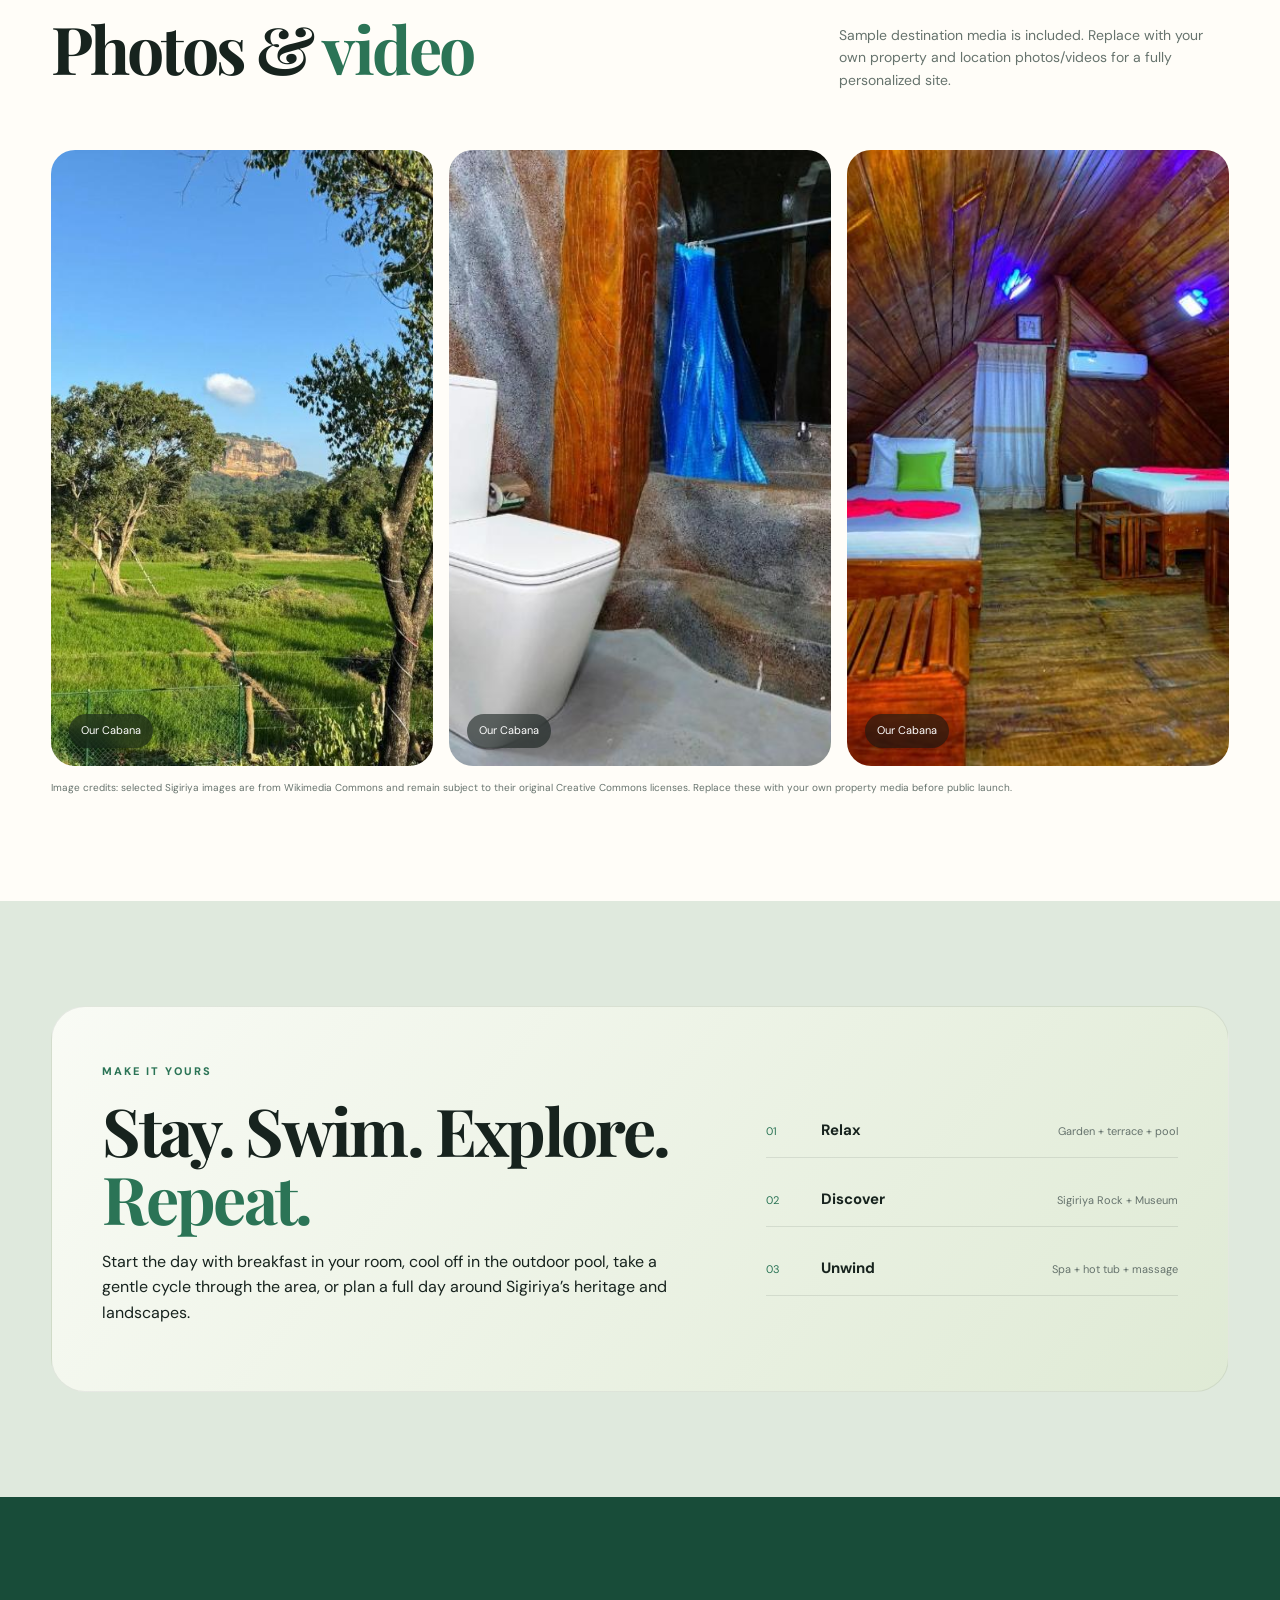
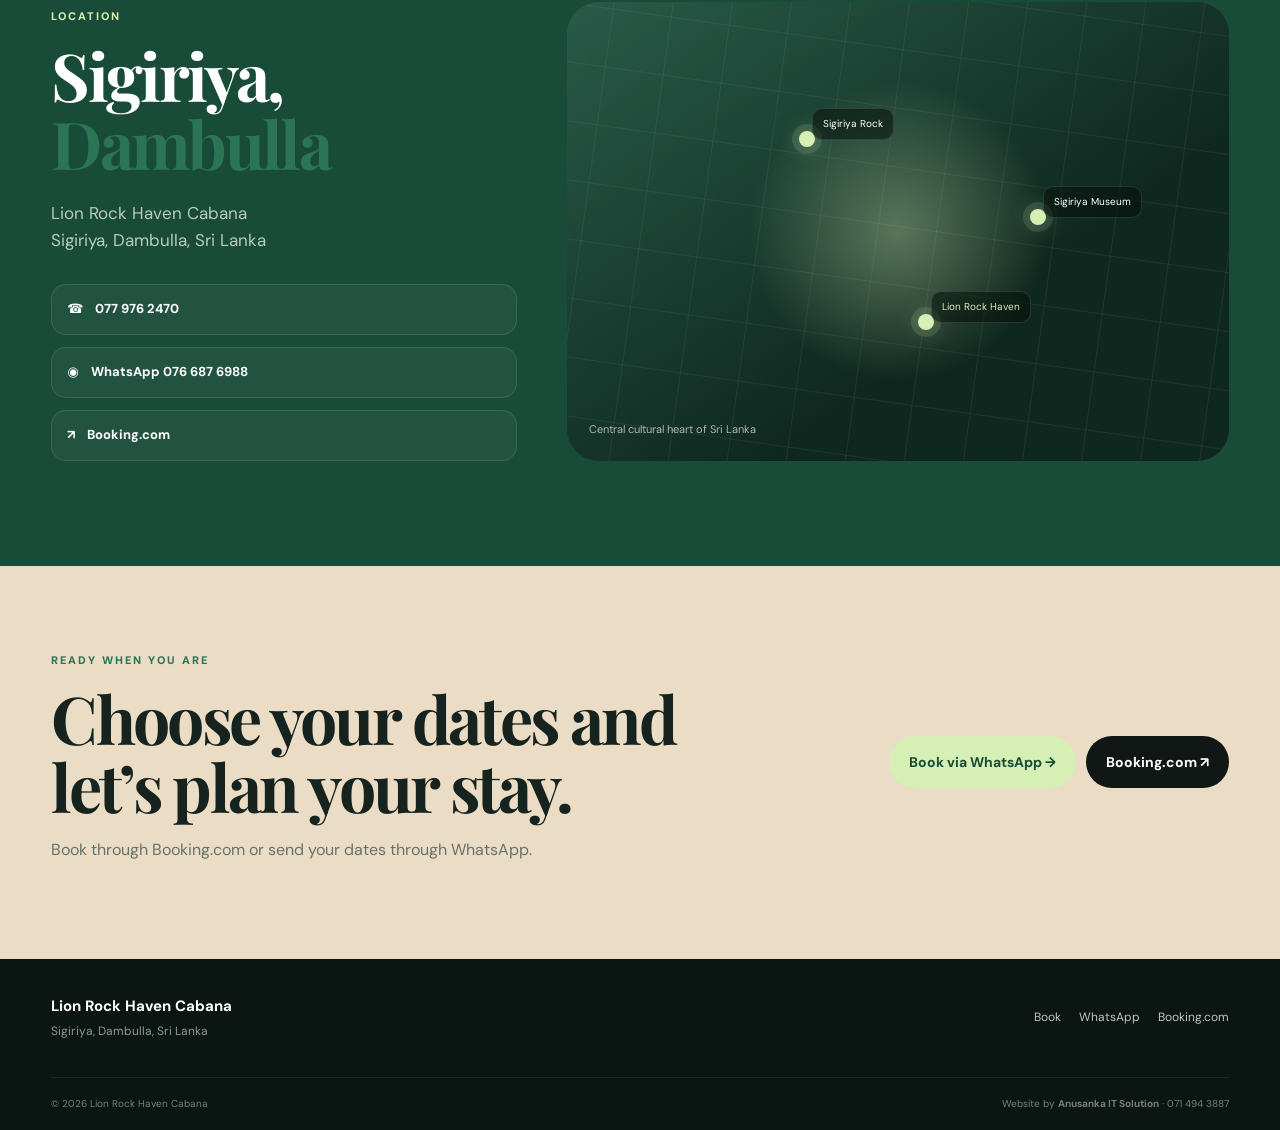
==== commit 03976741: "Update gallery with new images and remove video Added new gallery images and updated video section." ====
--- a/index.html
+++ b/index.html
@@ -121,13 +121,36 @@
           <p>Sample destination media is included. Replace with your own property and location photos/videos for a fully personalized site.</p>
         </div>
         <div class="gallery-grid">
-          <a class="gallery-item tall reveal" href="https://commons.wikimedia.org/wiki/File:Sigiriya_Lion_Rock_(43143914520).jpg" target="_blank" rel="noopener"><img loading="lazy" src="https://commons.wikimedia.org/wiki/Special:Redirect/file/Sigiriya_Lion_Rock_(43143914520).jpg" alt="Sigiriya Lion Rock from the gardens" /><span>Explore the gardens</span></a>
-          <a class="gallery-item reveal" href="https://commons.wikimedia.org/wiki/File:Sigiriya_depuis_Pidurangala_(2).jpg" target="_blank" rel="noopener"><img loading="lazy" src="https://commons.wikimedia.org/wiki/Special:Redirect/file/Sigiriya_depuis_Pidurangala_(2).jpg" alt="Sigiriya seen from Pidurangala" /><span>Mountain views</span></a>
-          <a class="gallery-item reveal" href="https://commons.wikimedia.org/wiki/File:Sigiriya_Rock_Fortress_View_from_Pidurangala_Rock.jpg" target="_blank" rel="noopener"><img loading="lazy" src="https://commons.wikimedia.org/wiki/Special:Redirect/file/Sigiriya_Rock_Fortress_View_from_Pidurangala_Rock.jpg" alt="Sigiriya Rock Fortress from Pidurangala Rock" /><span>Iconic landscapes</span></a>
-          <div class="video-card reveal">
-            <div class="video-frame"><iframe src="https://www.youtube.com/embed/ty_Wx_VfL-s?rel=0" title="Sigiriya aerial video" loading="lazy" allowfullscreen></iframe></div>
-            <div class="video-copy"><span class="small-tag">DESTINATION VIDEO</span><h3>See Sigiriya from above</h3><p>Destination video preview via YouTube. You can swap this embed for your own property or drone footage at any time.</p><a href="https://www.youtube.com/watch?v=ty_Wx_VfL-s" target="_blank" rel="noopener">Watch on YouTube ↗</a></div>
-          </div>
+          <!-- Photo 1 -->
+          <a class="gallery-item tall reveal" href="assets/images/1.jpeg" target="_blank">
+          <img 
+              loading="lazy"
+              src="assets/images/1.jpg"
+              alt="Lion Rock Haven Cabana - Photo 1"
+          />
+          <span>Our Cabana</span>
+          </a>
+
+          <!-- Photo 2 -->
+          <a class="gallery-item tall reveal" href="assets/images/2.jpeg" target="_blank">
+          <img 
+              loading="lazy"
+              src="assets/images/2.jpg"
+              alt="Lion Rock Haven Cabana - Photo 2"
+          />
+          <span>Our Cabana</span>
+          </a>        
+
+          <!-- Photo 3 -->
+          <a class="gallery-item tall reveal" href="assets/images/3.jpeg" target="_blank">
+          <img 
+              loading="lazy"
+              src="assets/images/3.jpg"
+              alt="Lion Rock Haven Cabana - Photo 3"
+          />
+          <span>Our Cabana</span>
+          </a>      
+          
         </div>
         <div class="media-note">Image credits: selected Sigiriya images are from Wikimedia Commons and remain subject to their original Creative Commons licenses. Replace these with your own property media before public launch.</div>
       </div>
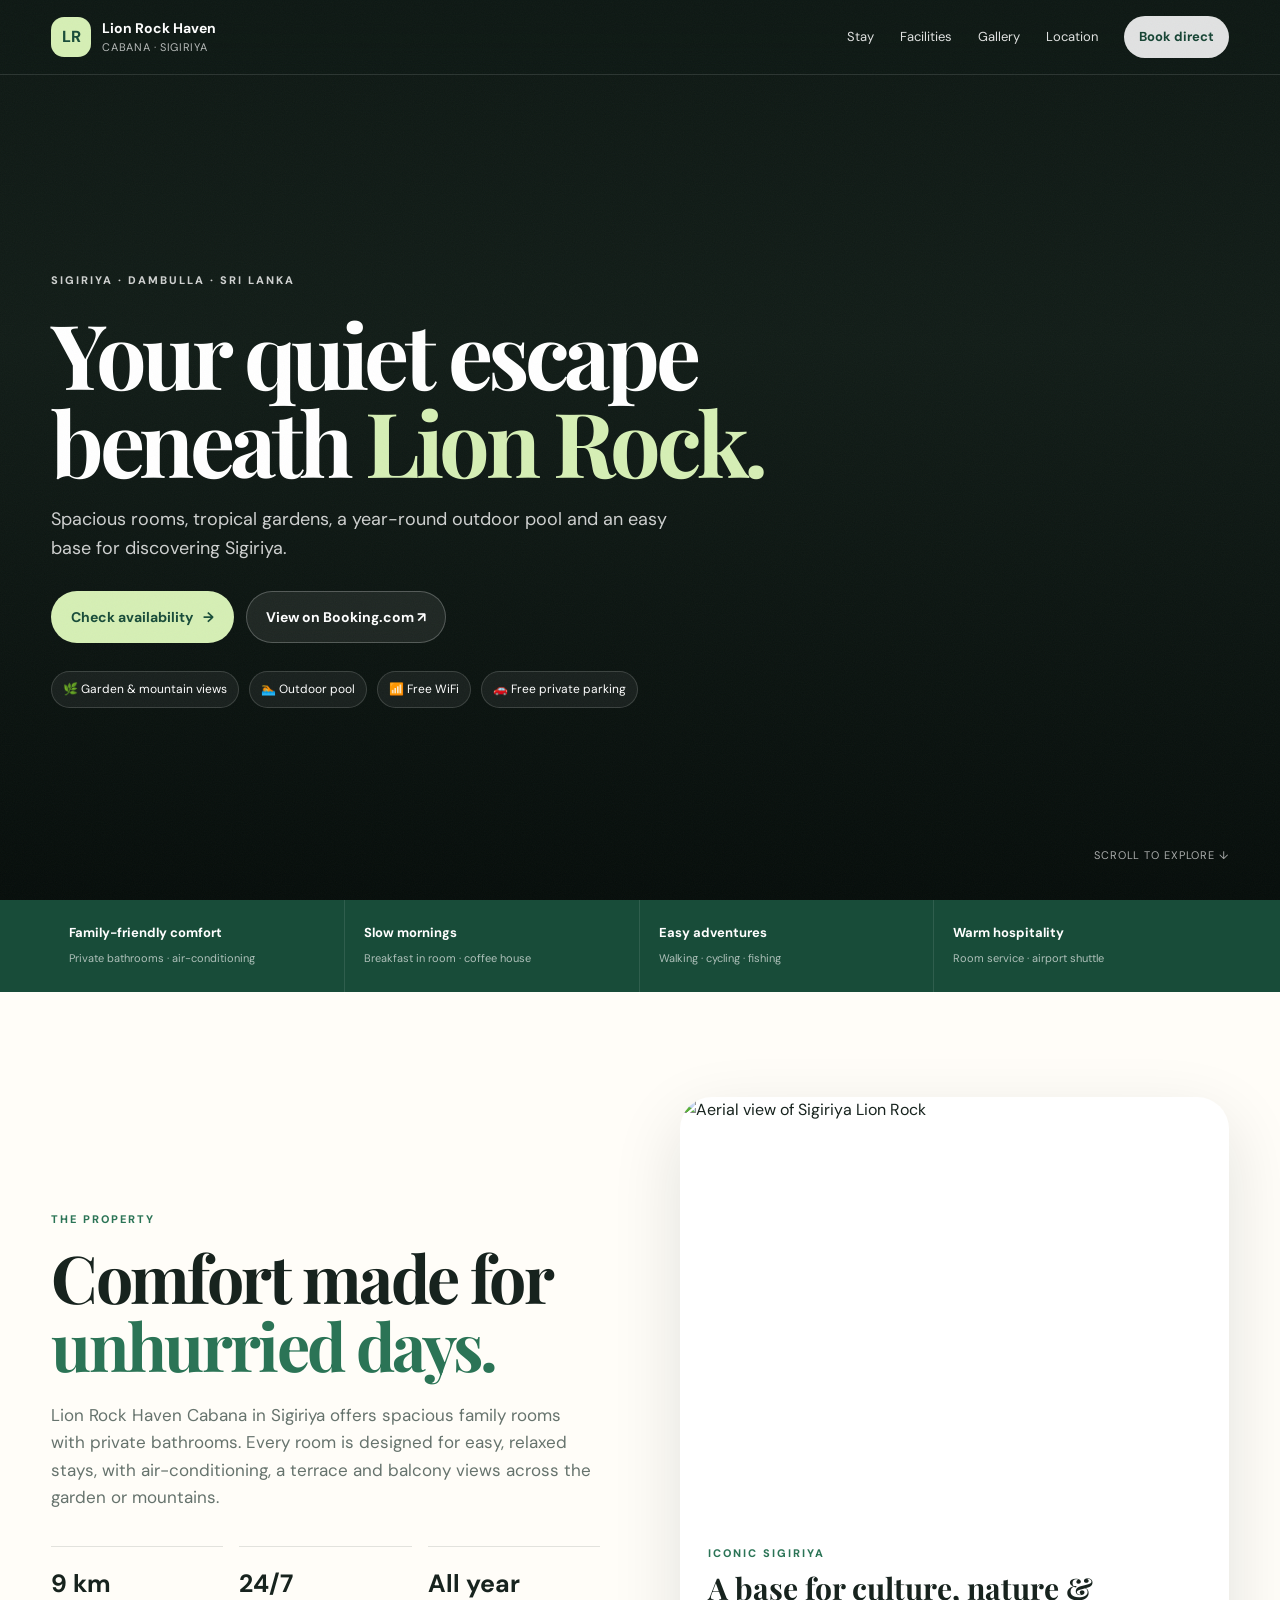
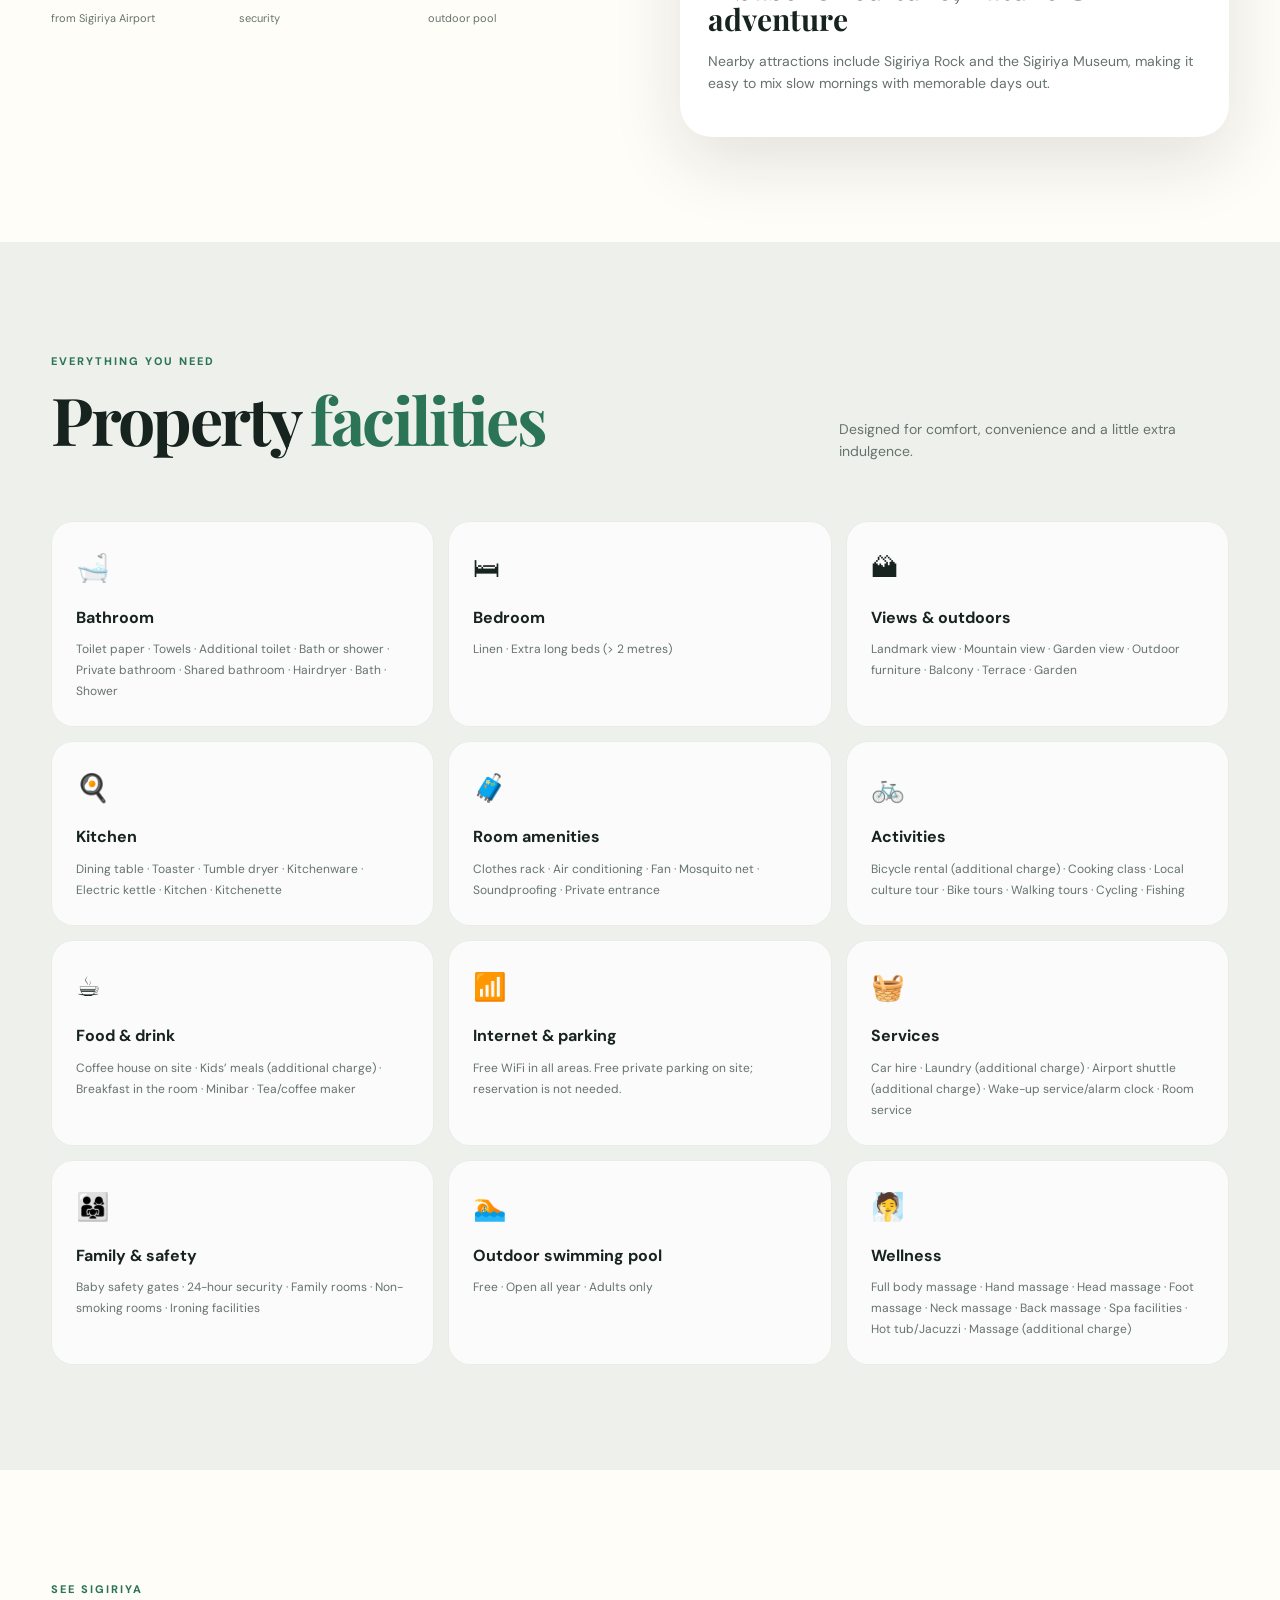
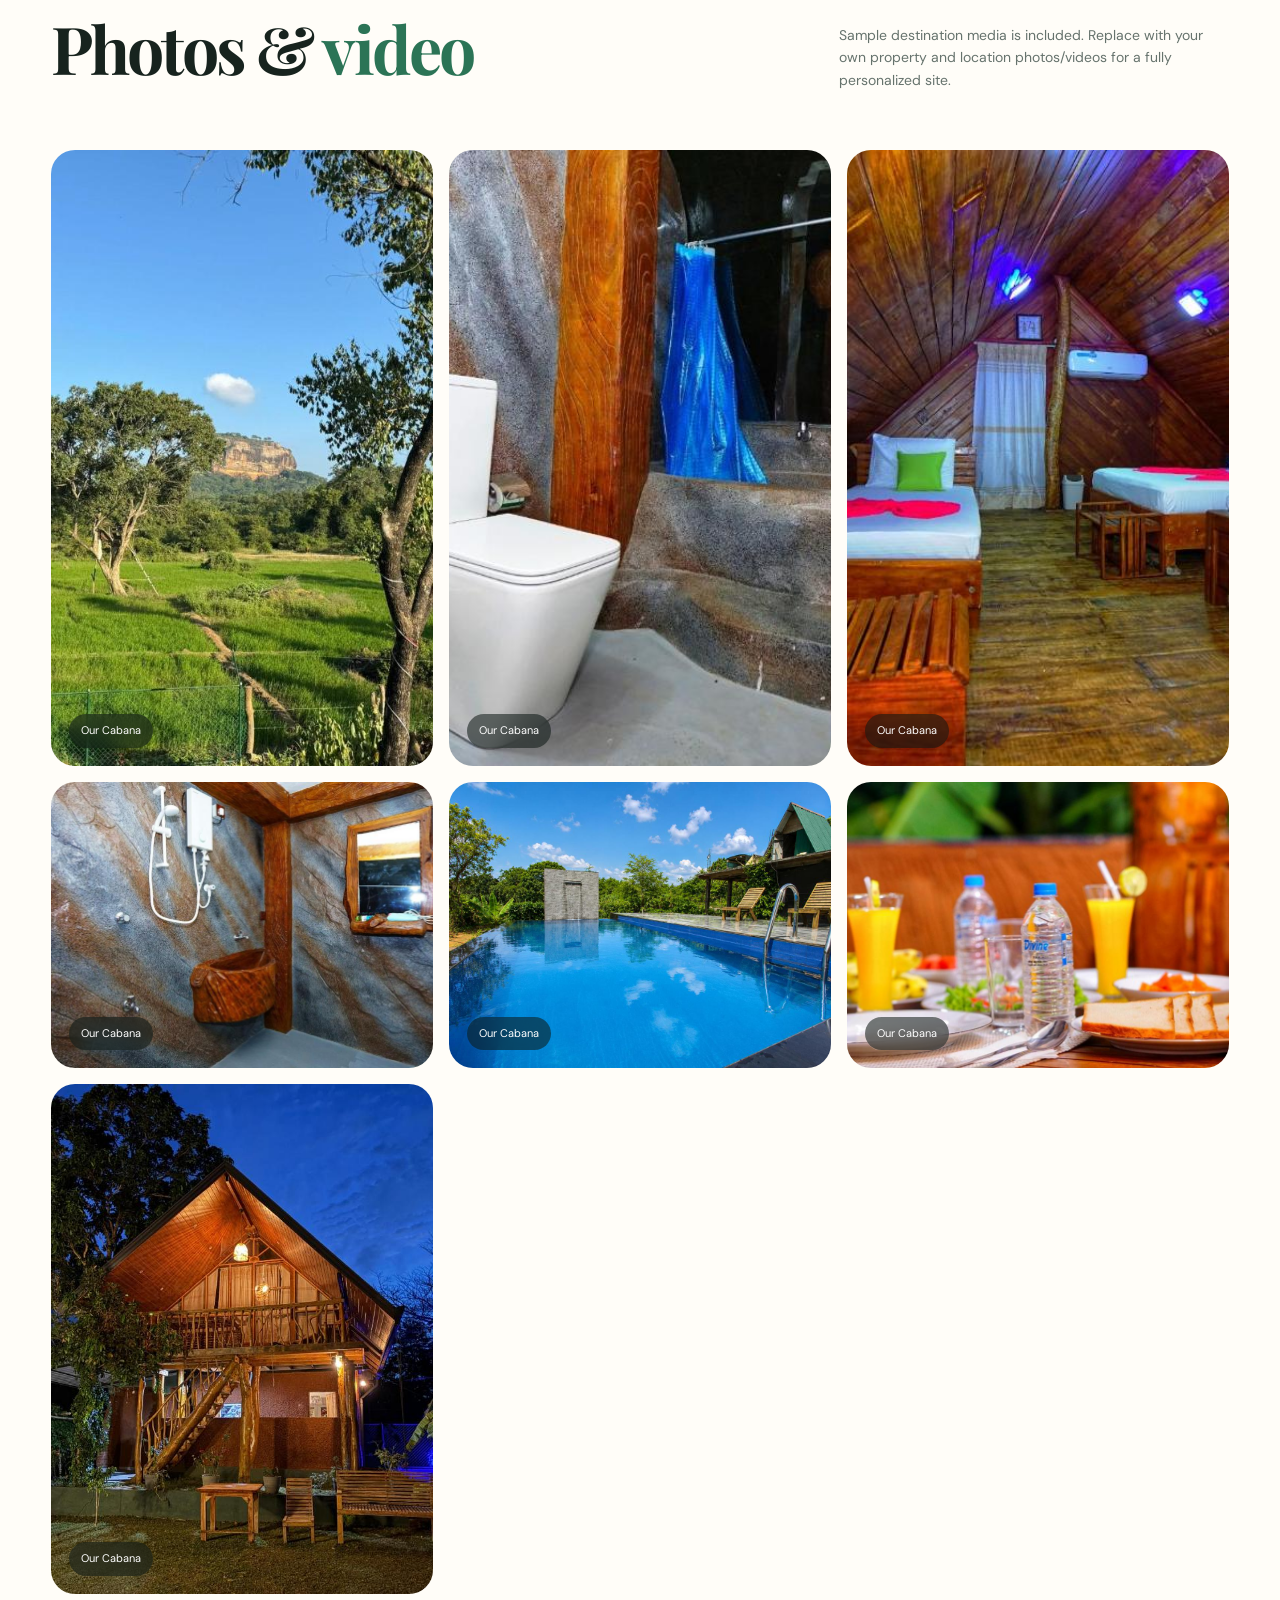
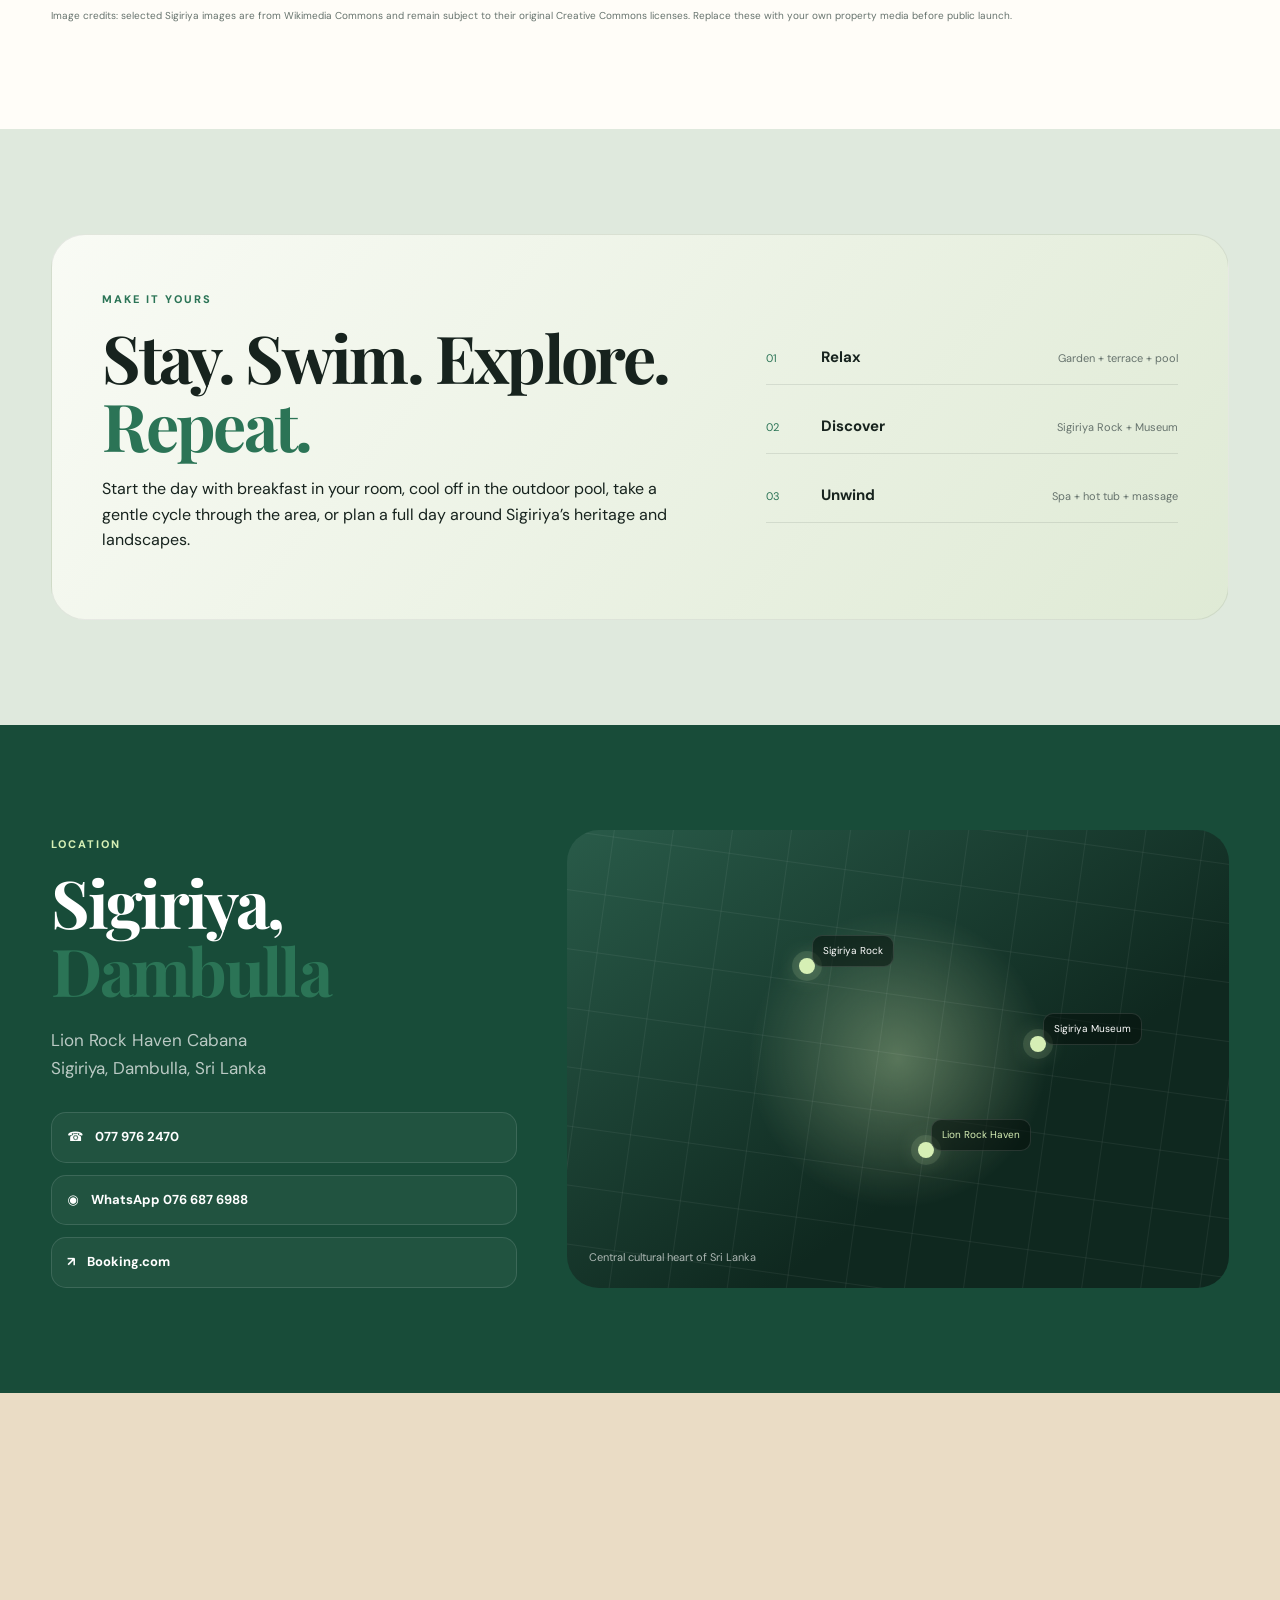
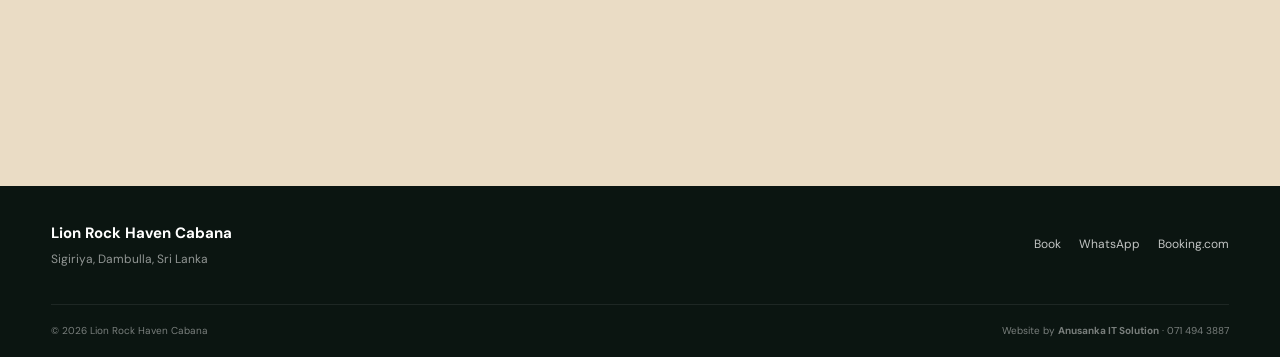
==== commit 48ba58df: "Add additional photo gallery items to index.html" ====
--- a/index.html
+++ b/index.html
@@ -149,7 +149,47 @@
               alt="Lion Rock Haven Cabana - Photo 3"
           />
           <span>Our Cabana</span>
-          </a>      
+          </a>
+          
+          <!-- Photo 4 -->
+          <a class="gallery-item tall reveal" href="assets/images/4.jpeg" target="_blank">
+          <img 
+              loading="lazy"
+              src="assets/images/4.jpg"
+              alt="Lion Rock Haven Cabana - Photo 4"
+          />
+          <span>Our Cabana</span>
+          </a>
+
+          <!-- Photo 5 -->
+          <a class="gallery-item tall reveal" href="assets/images/5.jpeg" target="_blank">
+          <img 
+              loading="lazy"
+              src="assets/images/5.jpg"
+              alt="Lion Rock Haven Cabana - Photo 5"
+          />
+          <span>Our Cabana</span>
+          </a>
+
+          <!-- Photo 6 -->
+          <a class="gallery-item tall reveal" href="assets/images/6.jpeg" target="_blank">
+          <img 
+              loading="lazy"
+              src="assets/images/6.jpg"
+              alt="Lion Rock Haven Cabana - Photo 6"
+          />
+          <span>Our Cabana</span>
+          </a>
+
+          <!-- Photo 7 -->
+          <a class="gallery-item tall reveal" href="assets/images/7.jpeg" target="_blank">
+          <img 
+              loading="lazy"
+              src="assets/images/7.jpg"
+              alt="Lion Rock Haven Cabana - Photo 7"
+          />
+          <span>Our Cabana</span>
+          </a>
           
         </div>
         <div class="media-note">Image credits: selected Sigiriya images are from Wikimedia Commons and remain subject to their original Creative Commons licenses. Replace these with your own property media before public launch.</div>
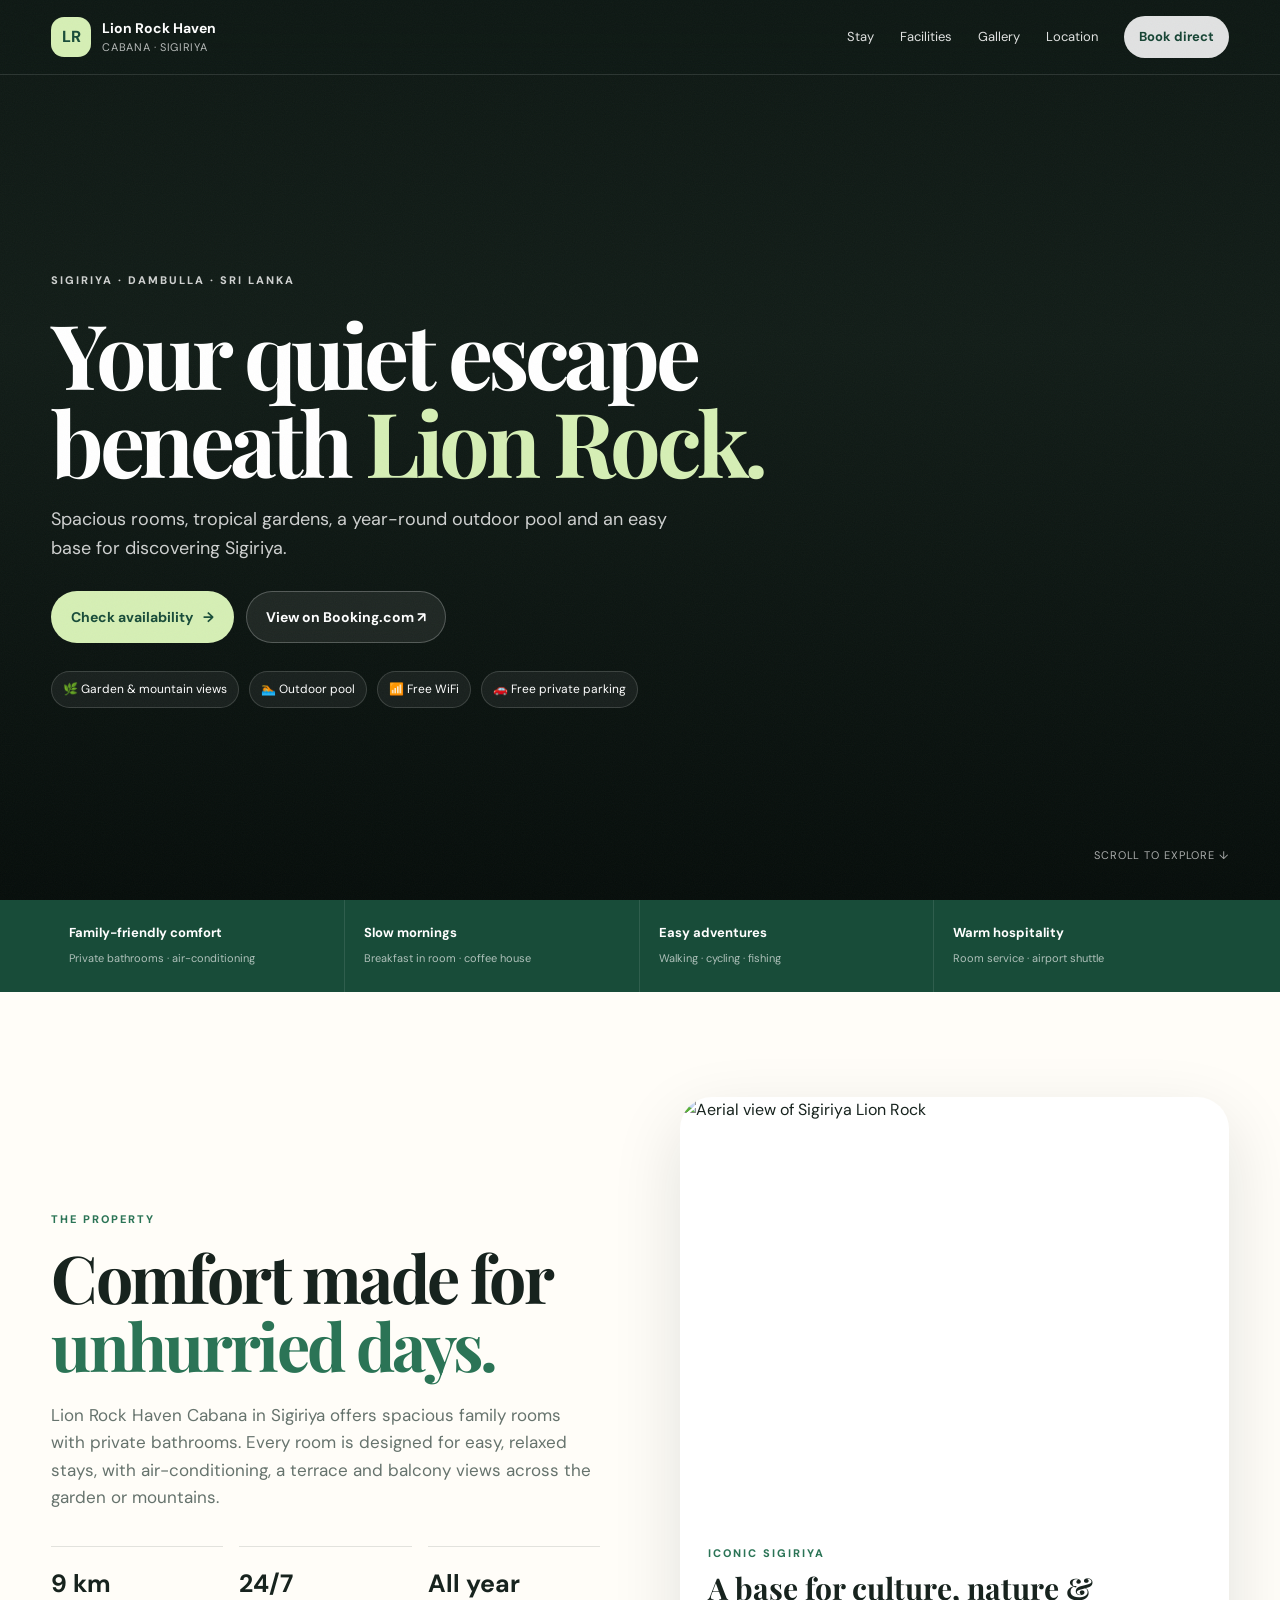
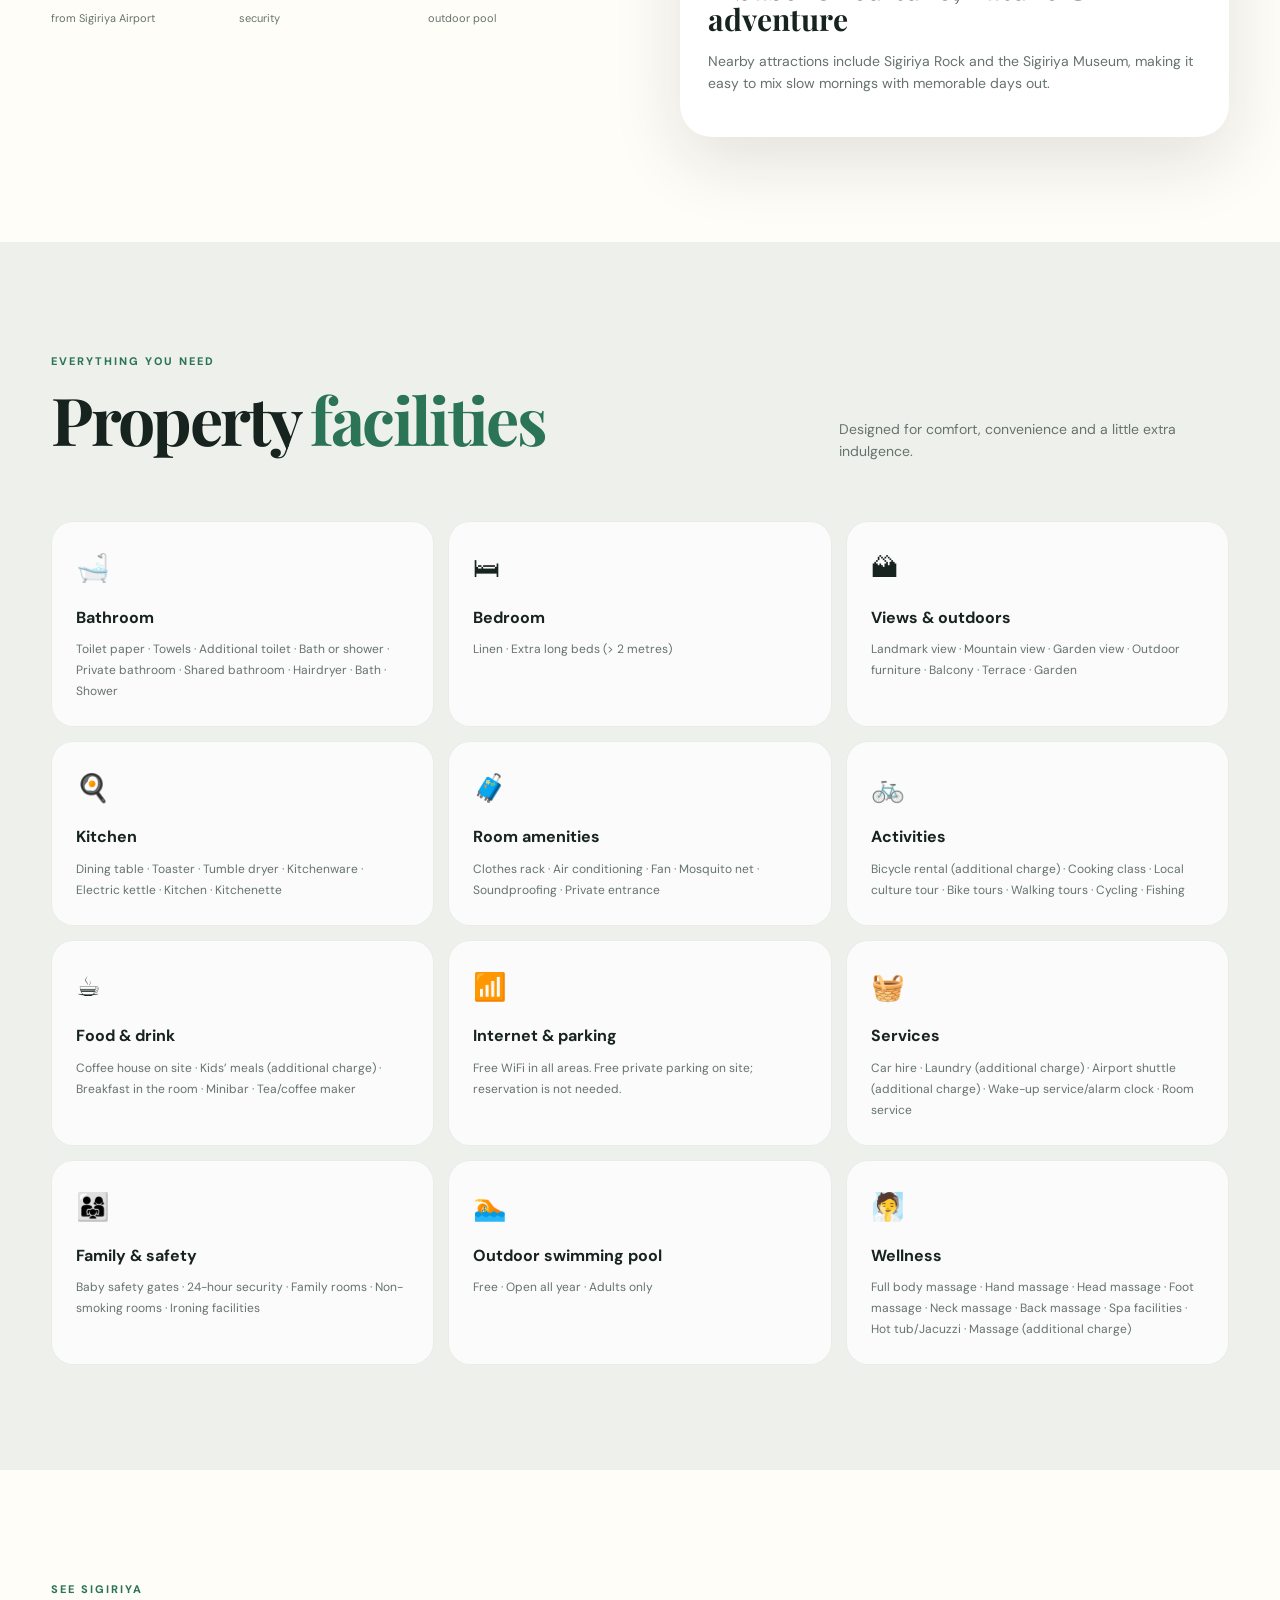
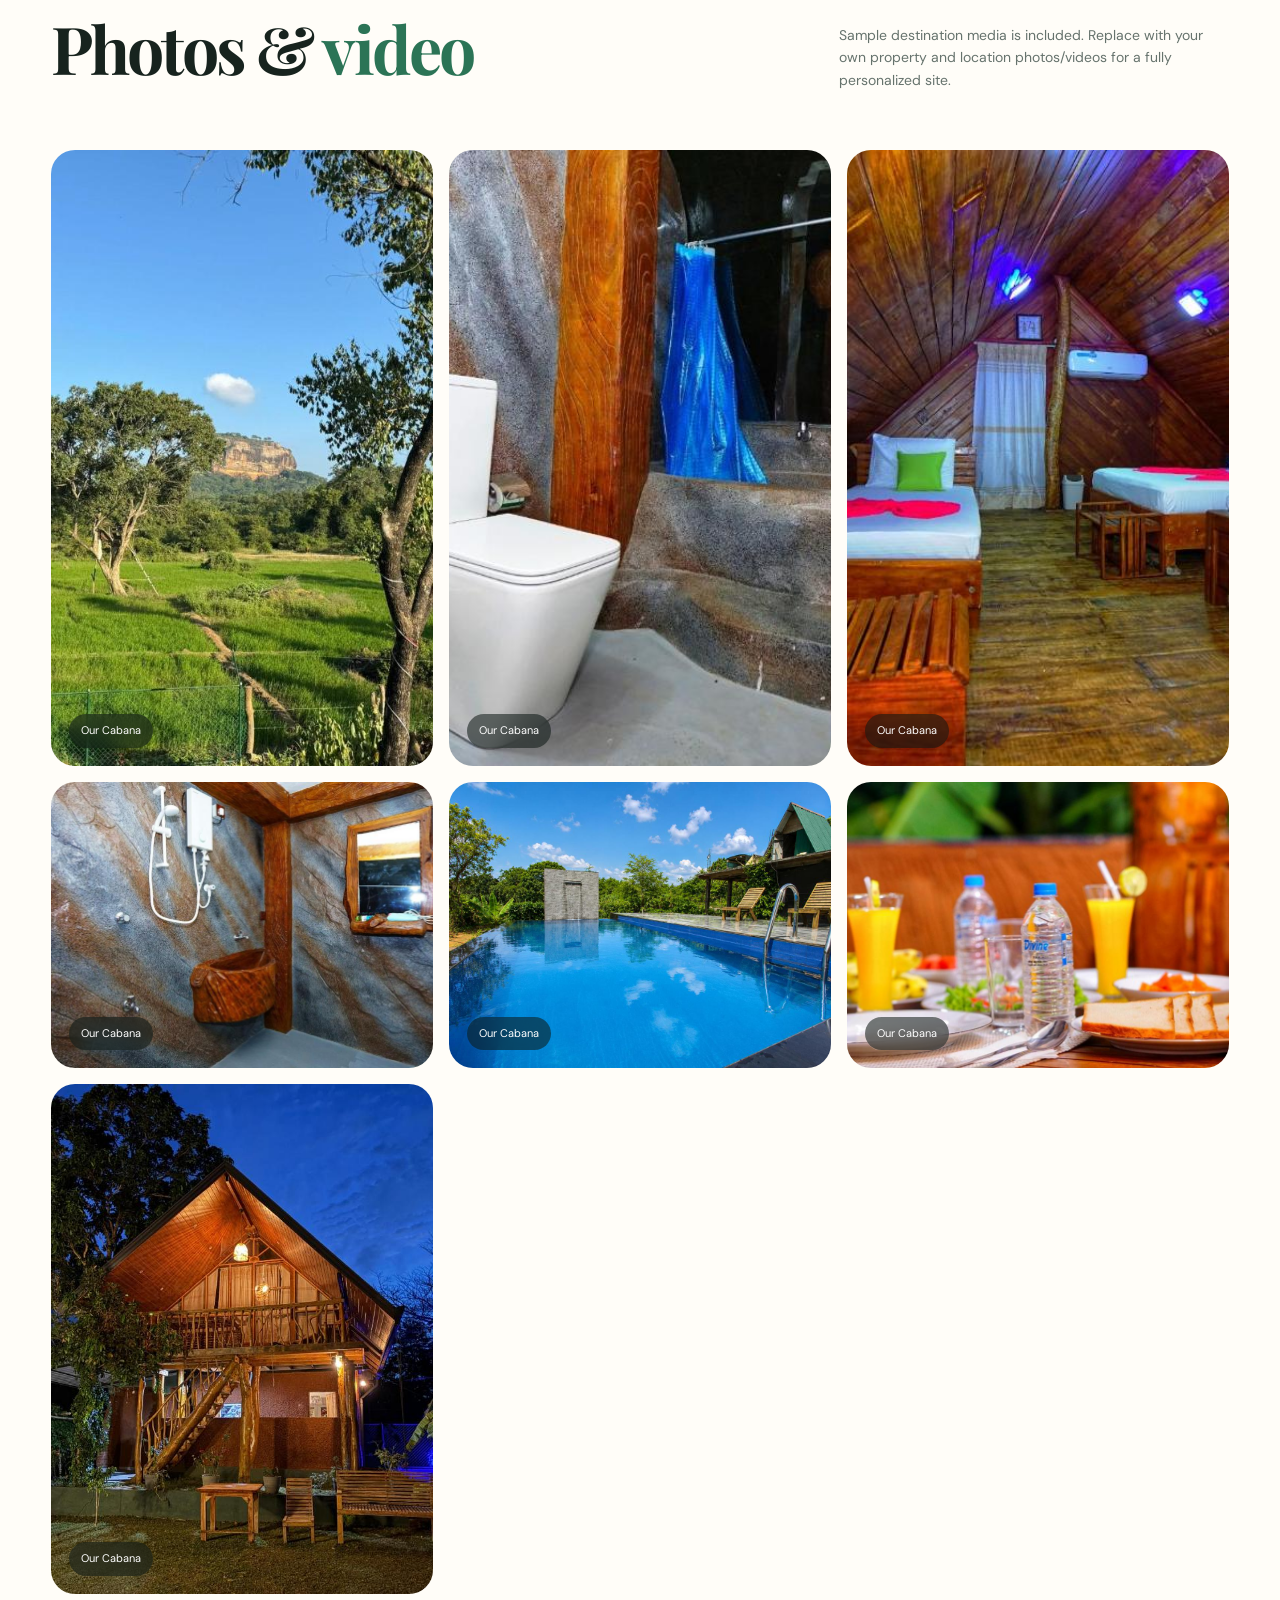
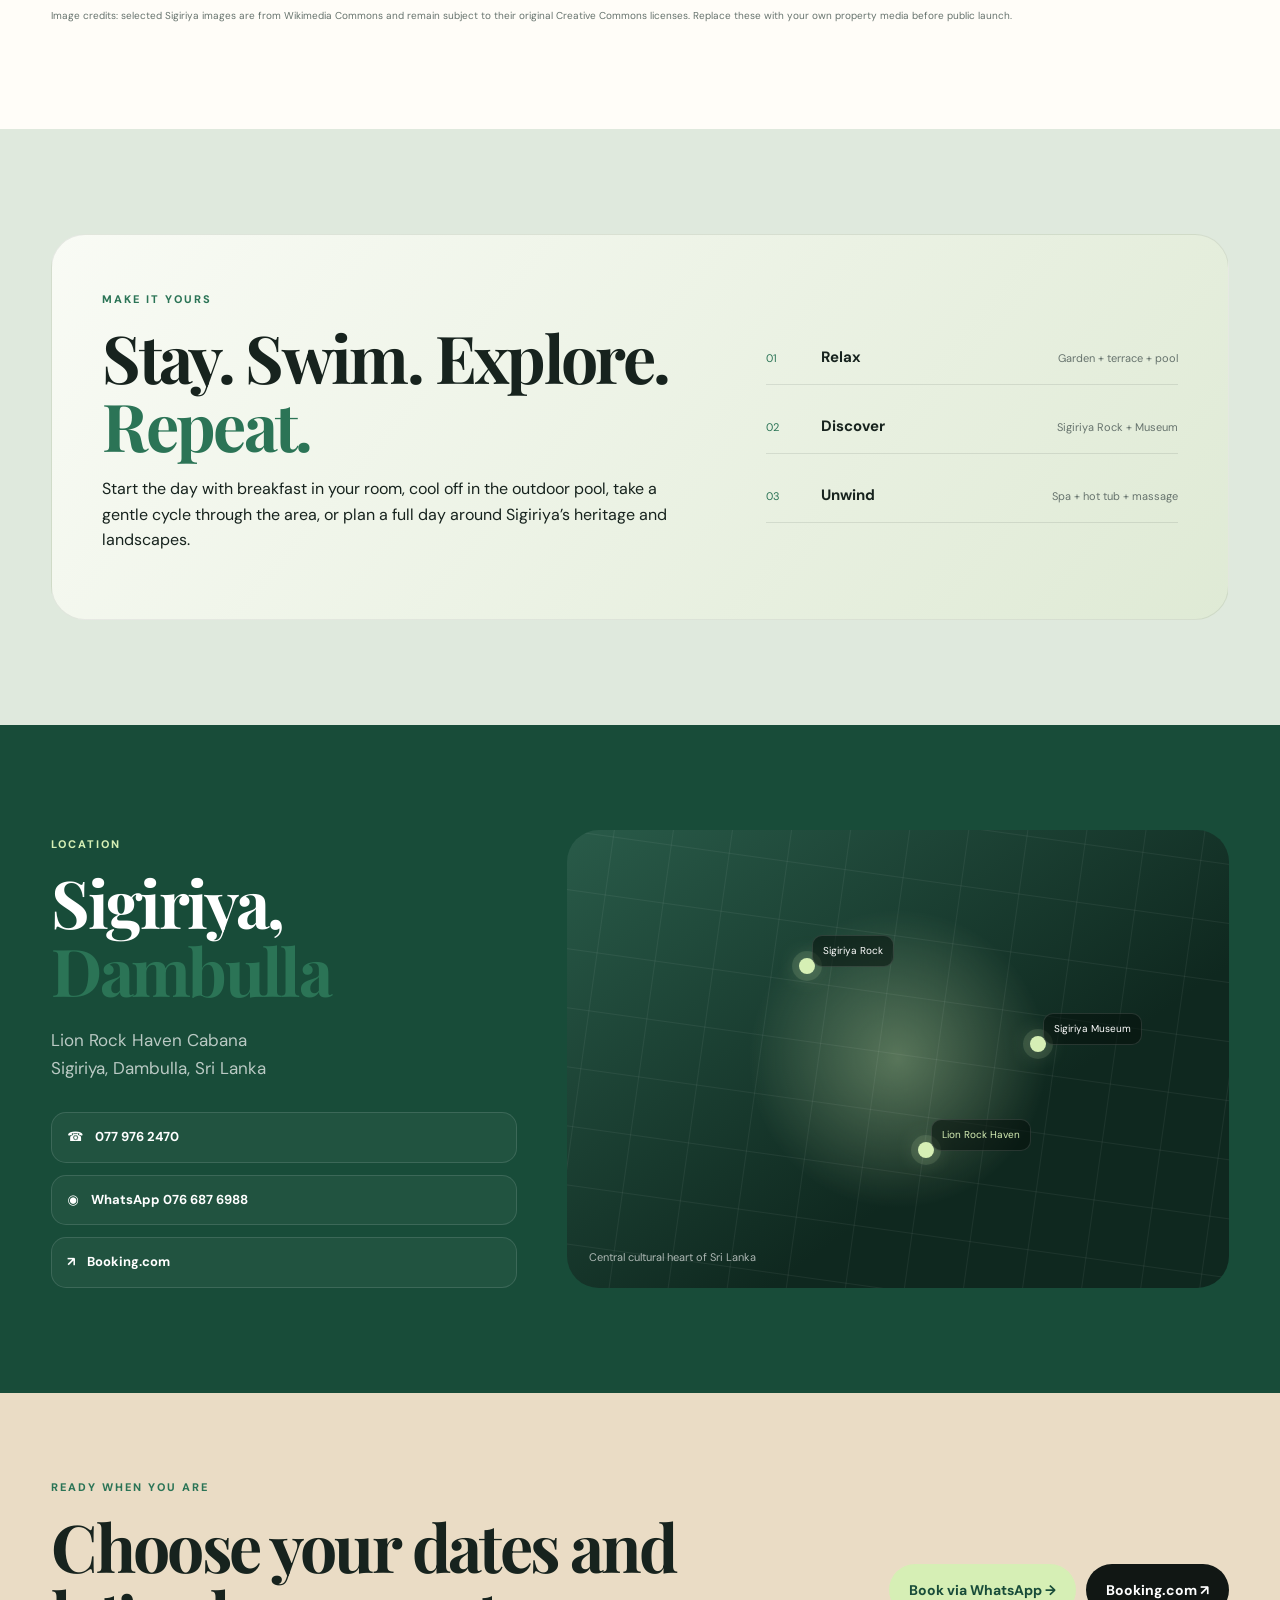
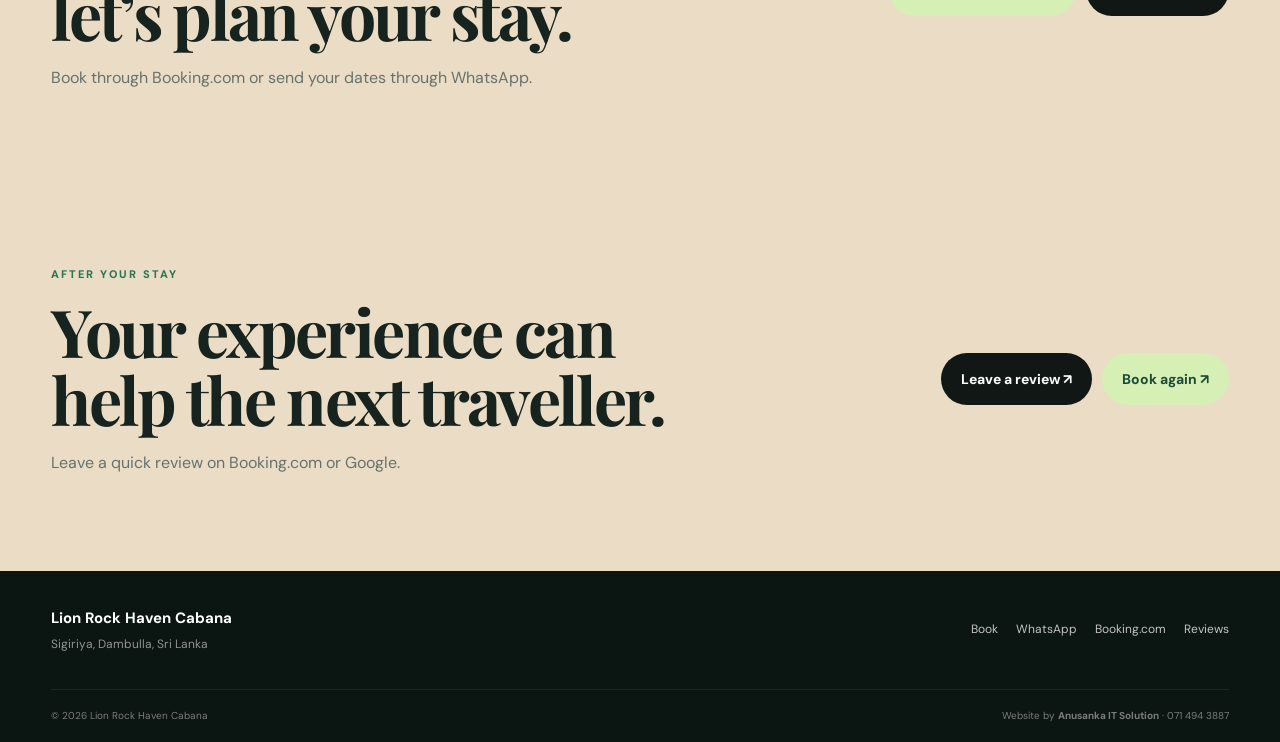
==== commit f4417185: "Add post-stay review section and update footer Added a new section for post-stay reviews and updated" ====
--- a/index.html
+++ b/index.html
@@ -240,12 +240,27 @@
         <div class="cta-actions"><a class="btn btn-primary" href="booking.html">Book via WhatsApp →</a><a class="btn btn-dark" href="https://www.booking.com/Share-4lCYlT" target="_blank" rel="noopener">Booking.com ↗</a></div>
       </div>
     </section>
+
+    <section class="cta-section">
+      <div class="container cta-shell reveal">
+        <div>
+          <div class="section-kicker">AFTER YOUR STAY</div>
+          <h2>Your experience can help the next traveller.</h2>
+          <p>Leave a quick review on Booking.com or Google.</p>
+        </div>
+        <div class="cta-actions">
+          <a class="btn btn-dark" href="reviews.html">Leave a review ↗</a>
+          <a class="btn btn-primary" href="booking.html">Book again ↗</a>
+        </div>
+      </div>
+    </section>
+
   </main>
 
   <footer class="footer">
     <div class="container footer-main">
       <div><strong>Lion Rock Haven Cabana</strong><p>Sigiriya, Dambulla, Sri Lanka</p></div>
-      <div class="footer-links"><a href="booking.html">Book</a><a href="https://wa.me/94766876988" target="_blank" rel="noopener">WhatsApp</a><a href="https://www.booking.com/Share-4lCYlT" target="_blank" rel="noopener">Booking.com</a></div>
+      <div class="footer-links"><a href="booking.html">Book</a><a href="https://wa.me/94766876988" target="_blank" rel="noopener">WhatsApp</a><a href="https://www.booking.com/Share-4lCYlT" target="_blank" rel="noopener">Booking.com</a><a href="reviews.html">Reviews</a></div>
     </div>
     <div class="container footer-bottom"><span>© <span id="year"></span> Lion Rock Haven Cabana</span><span>Website by <strong>Anusanka IT Solution</strong> · 071 494 3887</span></div>
   </footer>
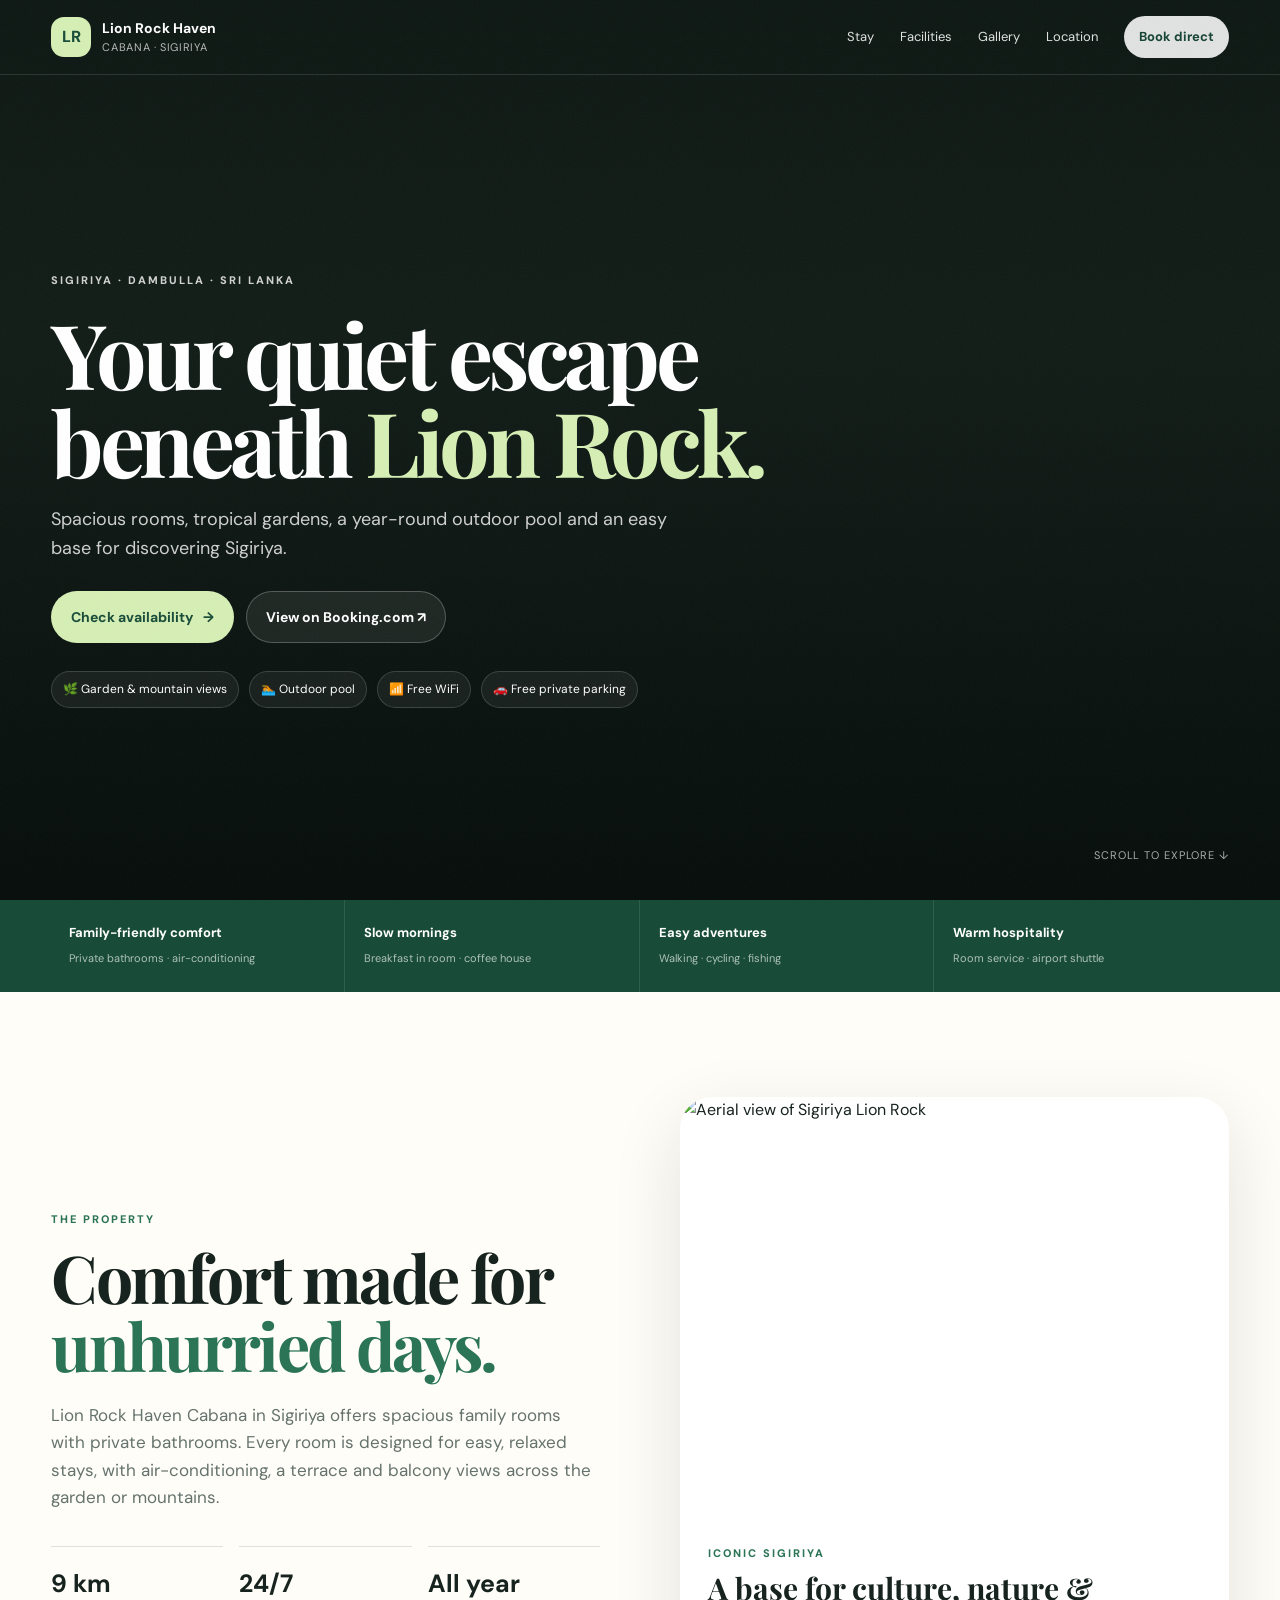
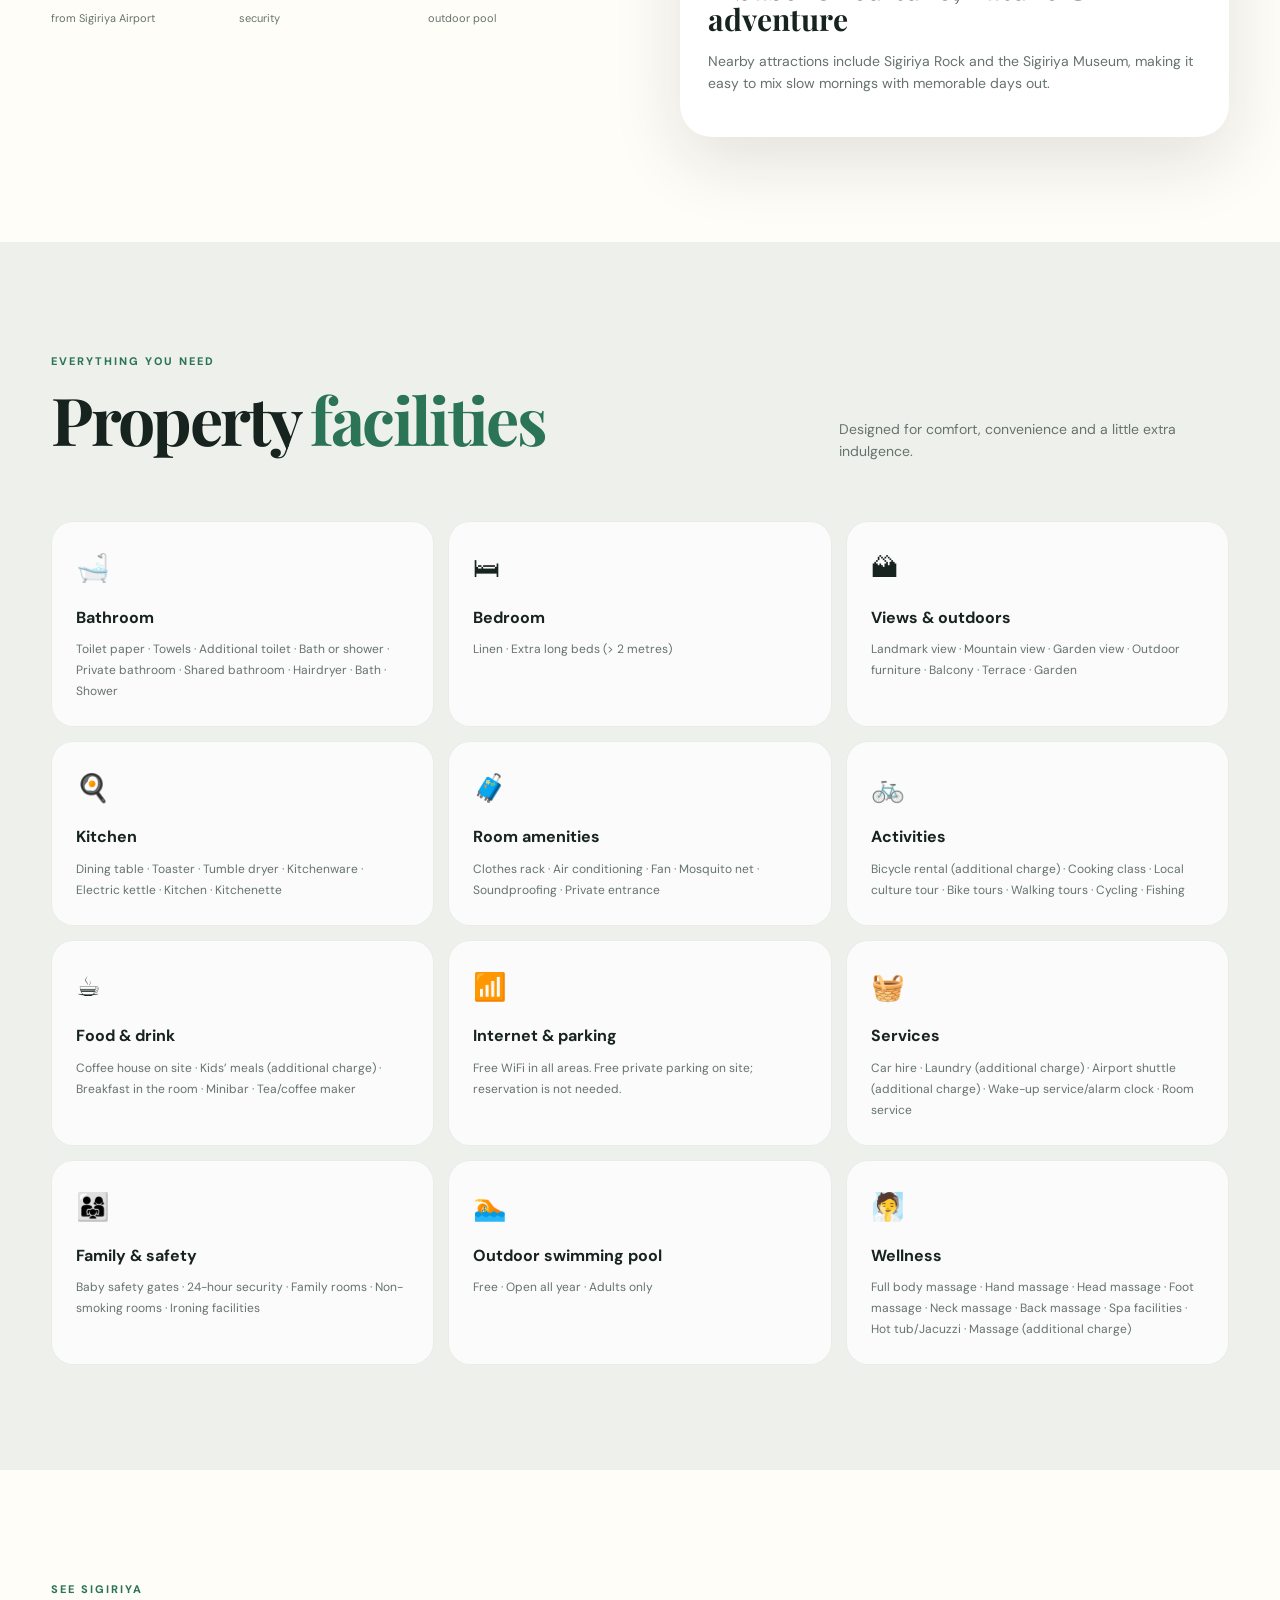
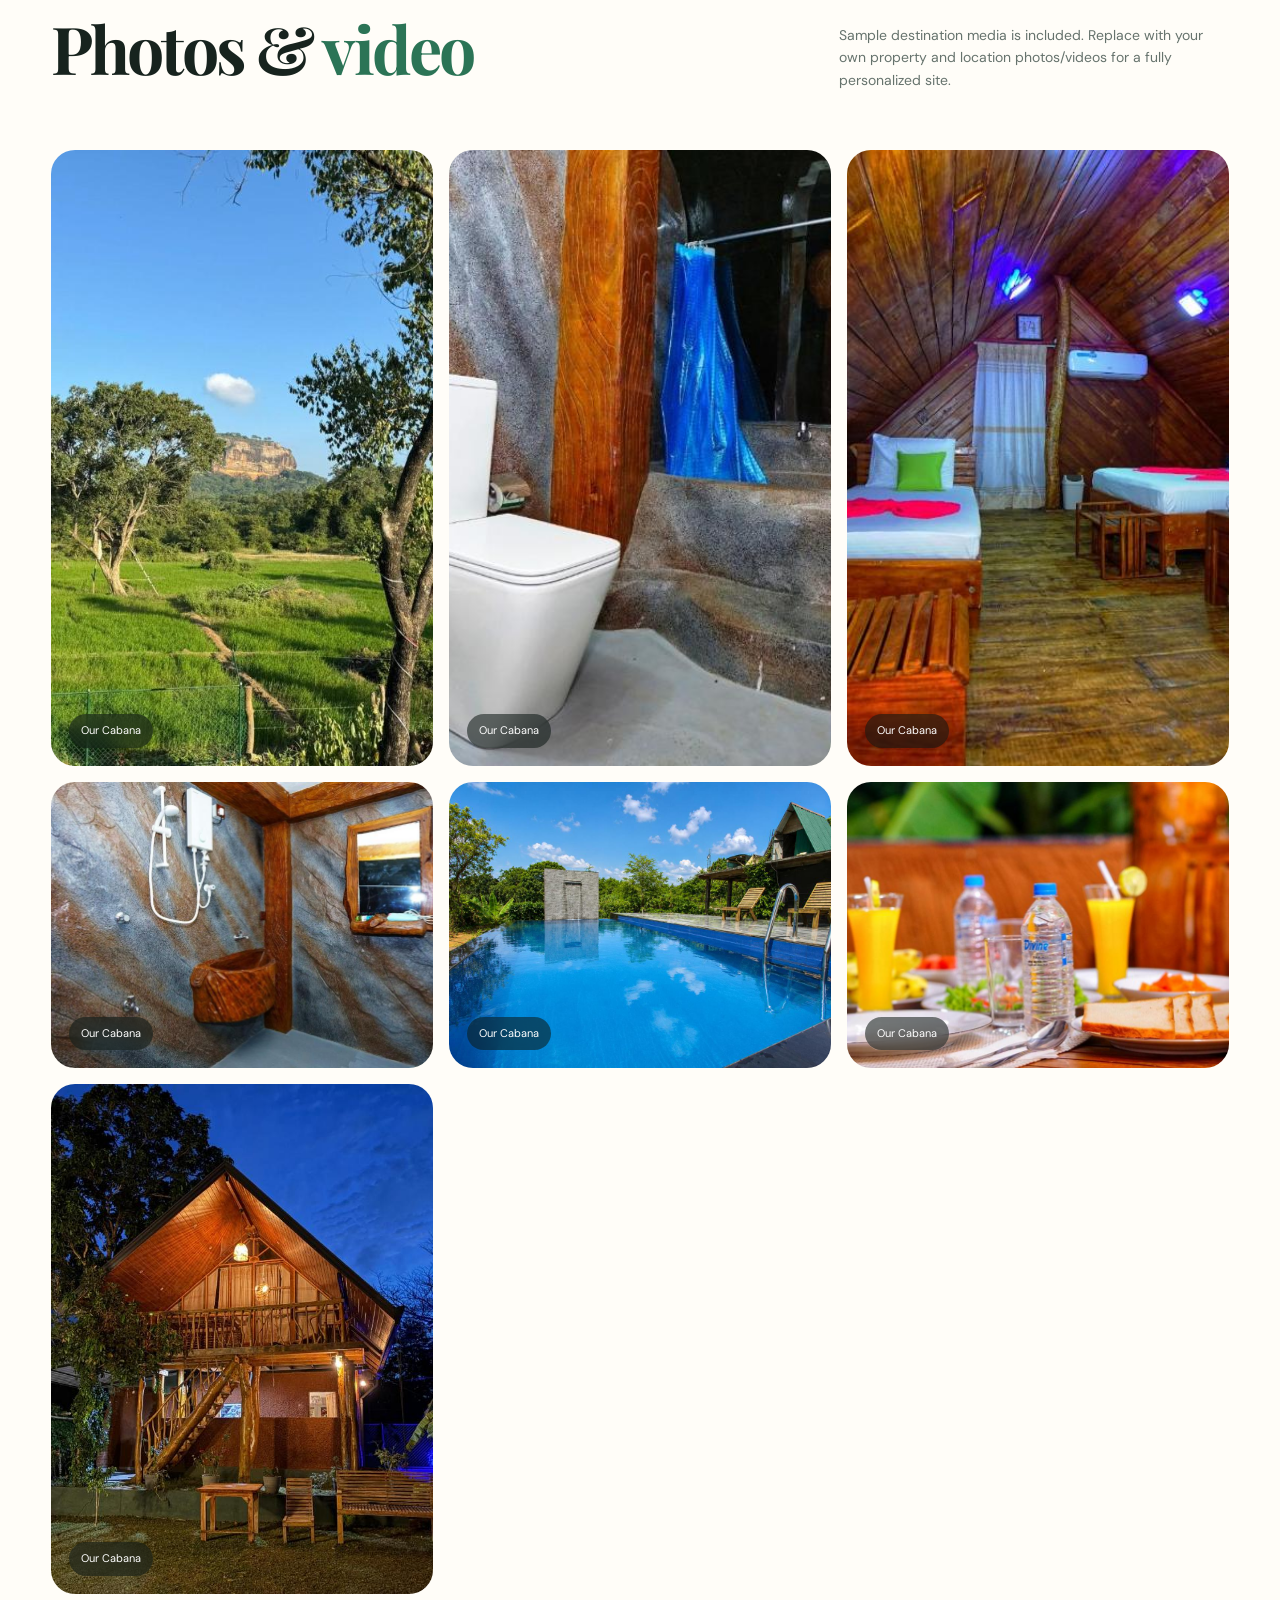
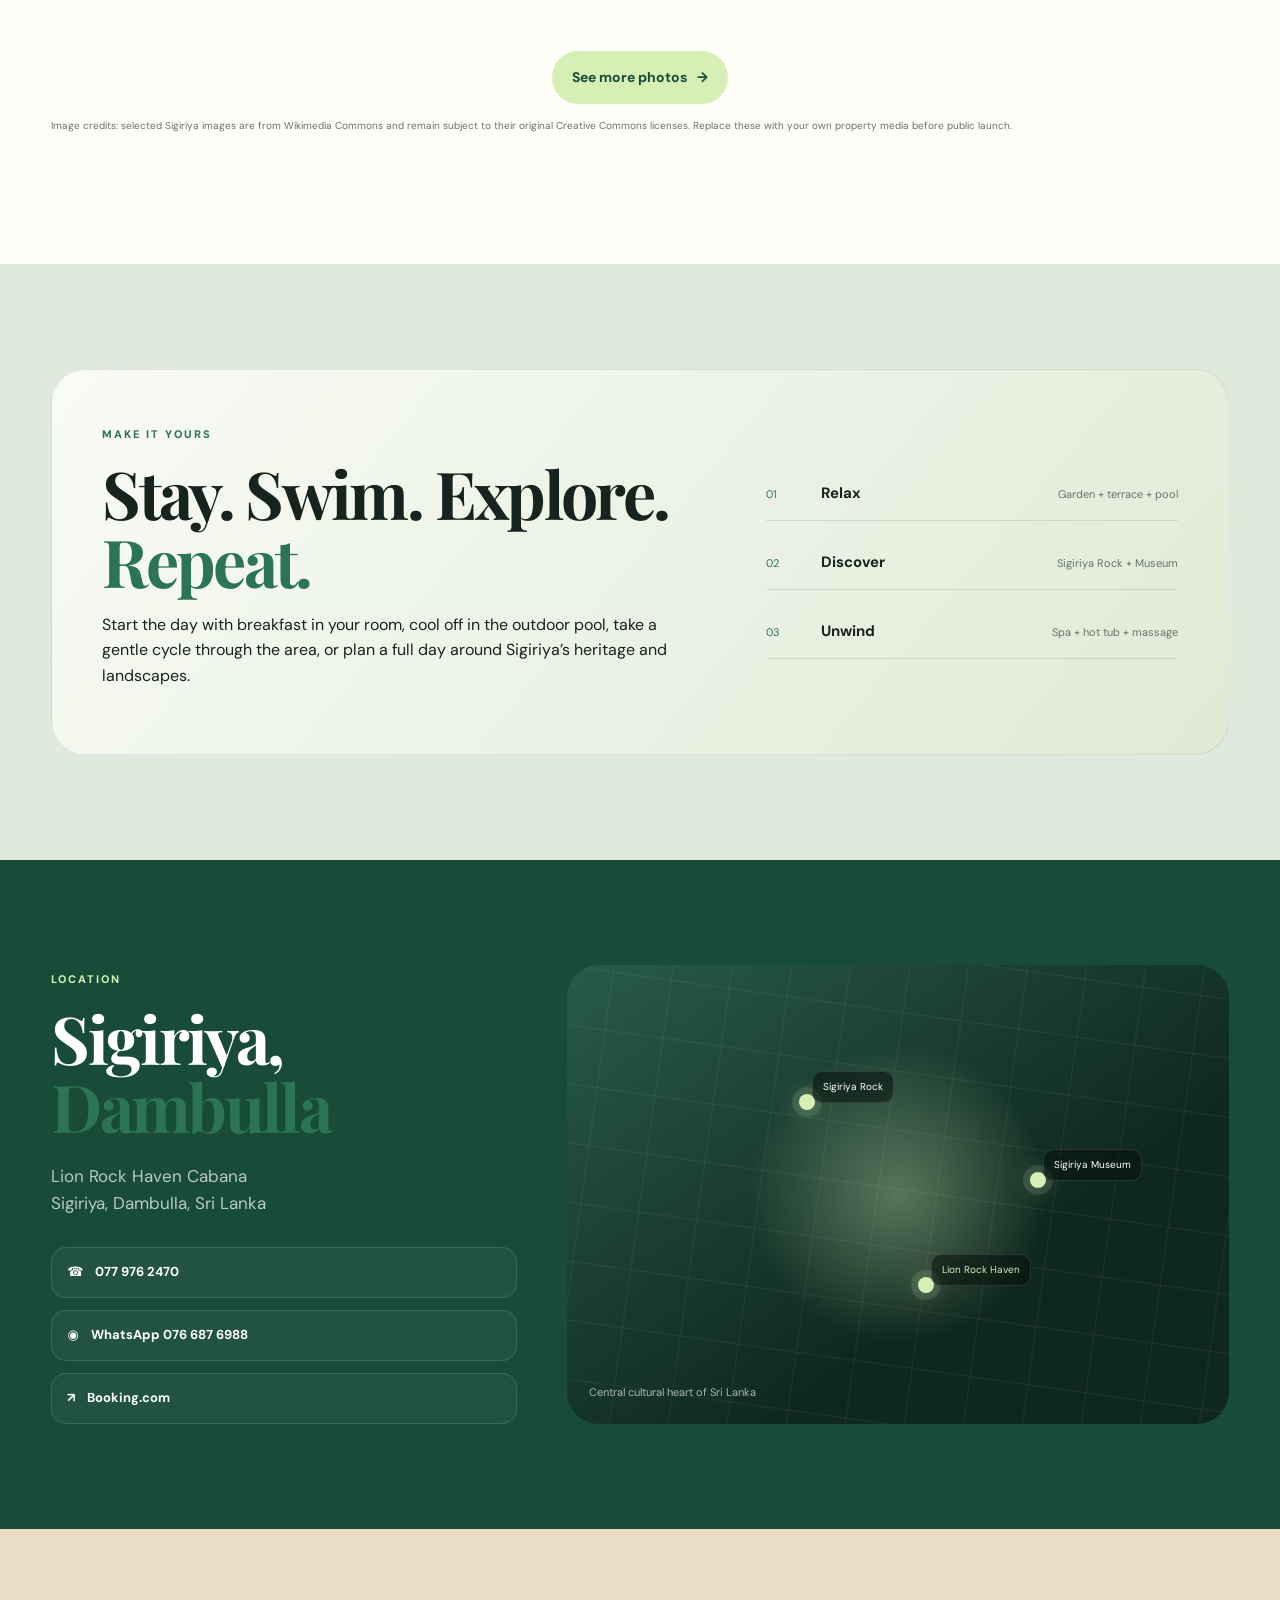
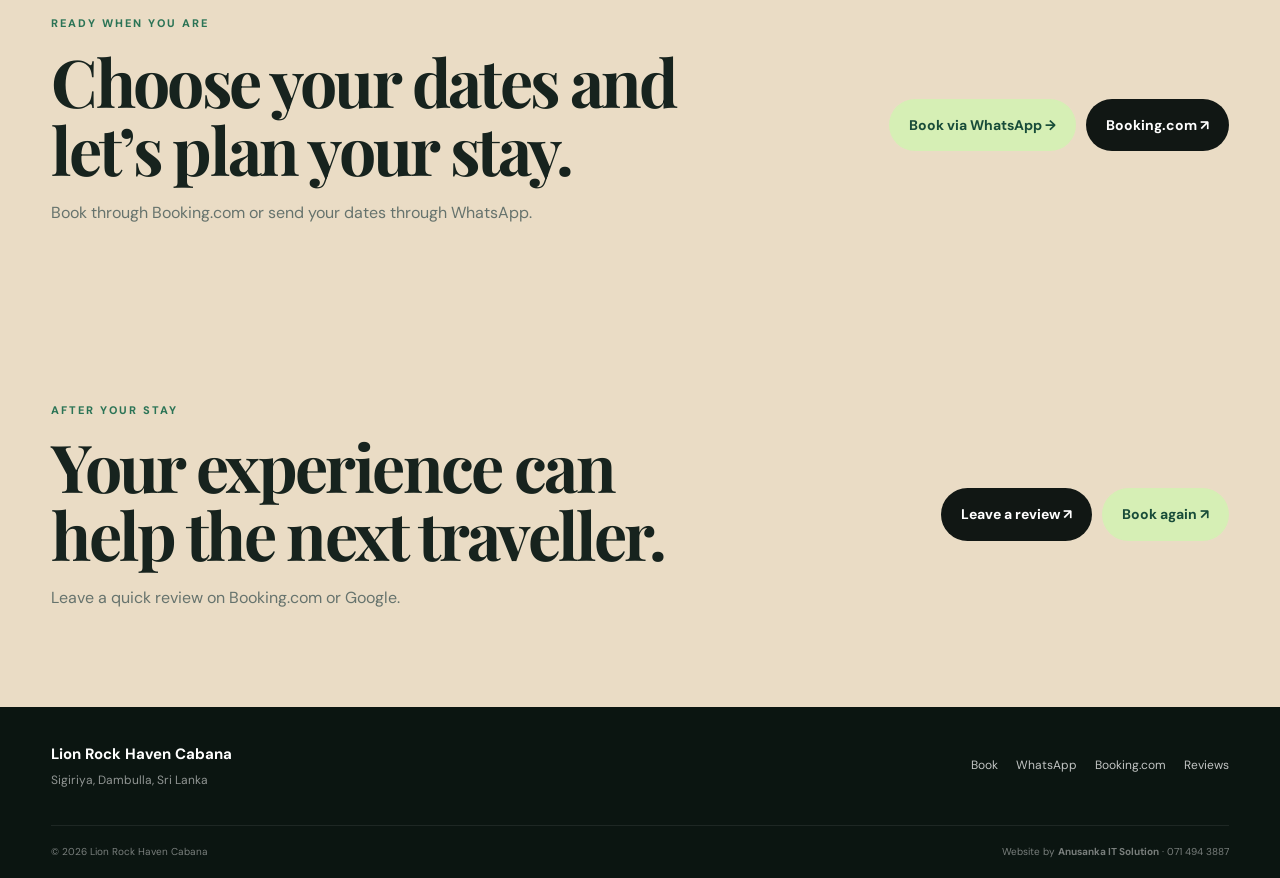
==== commit 55292dae: "Refactor media note and add gallery link" ====
--- a/index.html
+++ b/index.html
@@ -192,8 +192,11 @@
           </a>
           
         </div>
-        <div class="media-note">Image credits: selected Sigiriya images are from Wikimedia Commons and remain subject to their original Creative Commons licenses. Replace these with your own property media before public launch.</div>
-      </div>
+        <div class="gallery-more" style="text-align:center; margin-top:2rem;">
+            <a class="btn btn-primary" href="photos.html">See more photos <span>→</span></a>
+          </div>
+          <div class="media-note">Image credits: selected Sigiriya images are from Wikimedia Commons and remain subject to their original Creative Commons licenses. Replace these with your own property media before public launch.</div>
+      </div>
     </section>
 
     <section class="section experience">
--- a/assets/css/style.css
+++ b/assets/css/style.css
@@ -11,3 +11,113 @@
 
 @media(max-width:980px){.nav{display:none;position:absolute;left:4%;right:4%;top:66px;background:rgba(15,27,22,.95);padding:18px;border-radius:18px;flex-direction:column;align-items:flex-start;box-shadow:0 20px 50px rgba(0,0,0,.15)}.nav.open{display:flex}.nav-toggle{display:block}.trust-grid,.facility-grid{grid-template-columns:1fr 1fr}.split,.location-grid,.experience-shell{grid-template-columns:1fr}.gallery-grid{grid-template-columns:1fr 1fr;grid-template-rows:260px 260px 360px}.gallery-item.tall{grid-row:auto}.video-card{grid-column:1 / -1}.hero-content{margin-left:4%}.cta-shell{align-items:flex-start;flex-direction:column}.booking-shell{grid-template-columns:1fr}.booking-info{min-height:460px}}
 @media(max-width:640px){.section{padding:72px 0}.hero-content{padding:135px 0 70px}.hero p{font-size:15px}.hero h1{font-size:52px}.scroll-cue{display:none}.trust-grid,.facility-grid,.form-grid,.stats{grid-template-columns:1fr}.gallery-grid{display:flex;flex-direction:column}.gallery-item,.gallery-item.tall{height:320px}.video-card{display:block}.video-frame{height:240px}.experience-shell{padding:30px 24px}.location-art{min-height:350px}.footer-main,.footer-bottom{align-items:flex-start;flex-direction:column}.footer-bottom{gap:8px}.booking-form-card,.booking-info{padding:26px}.booking-form-card .form-head h2{font-size:35px}.form-grid{gap:14px}.field.full{grid-column:auto}.radio-row{flex-direction:column}.cta-actions,.hero-actions{width:100%}.cta-actions .btn,.hero-actions .btn{flex:1}.container{width:min(92%,1180px)}}
+
+/* ---------- Review page ---------- */
+.reviews-page { min-height: 100vh; }
+.reviews-shell { align-items: start; }
+.reviews-card { display: flex; flex-direction: column; }
+.review-actions { display: grid; gap: 16px; margin-top: 6px; }
+
+.review-btn {
+  display: flex;
+  align-items: center;
+  gap: 16px;
+  padding: 18px 20px;
+  border-radius: 16px;
+  border: 1px solid rgba(14,31,26,.12);
+  background: #fff;
+  color: #0e1f1a;
+  text-decoration: none;
+  transition: transform .25s ease, box-shadow .25s ease, border-color .25s ease;
+}
+
+.review-btn:hover,
+.review-btn:focus-visible {
+  transform: translateY(-3px);
+  box-shadow: 0 18px 40px rgba(14,31,26,.14);
+  border-color: rgba(14,31,26,.28);
+  outline: none;
+}
+
+.review-icon {
+  flex: 0 0 auto;
+  width: 54px;
+  height: 54px;
+  border-radius: 14px;
+  display: grid;
+  place-items: center;
+  font-family: 'DM Sans', sans-serif;
+  font-size: 22px;
+  font-weight: 700;
+  line-height: 1;
+}
+
+.review-icon.booking { background: #003b95; color: #fff; }
+.review-icon.google { background: #fff; border: 1px solid rgba(14,31,26,.14); }
+.review-icon.google span {
+  background: conic-gradient(from -45deg,#4285f4,#ea4335,#fbbc05,#34a853,#4285f4);
+  -webkit-background-clip: text;
+  background-clip: text;
+  color: transparent;
+  font-size: 24px;
+  font-weight: 700;
+}
+
+.review-text { flex: 1 1 auto; min-width: 0; }
+.review-text strong {
+  display: block;
+  font-family: 'Playfair Display', serif;
+  font-size: 1.15rem;
+  font-weight: 600;
+  letter-spacing: .2px;
+}
+.review-text small {
+  display: block;
+  margin-top: 4px;
+  font-size: .85rem;
+  line-height: 1.5;
+  color: #4a5a54;
+}
+.review-arrow {
+  flex: 0 0 auto;
+  font-size: 1.15rem;
+  color: #0e1f1a;
+  opacity: .55;
+  transition: transform .25s ease, opacity .25s ease;
+}
+.review-btn:hover .review-arrow,
+.review-btn:focus-visible .review-arrow {
+  transform: translate(3px,-3px);
+  opacity: 1;
+}
+.review-stars { letter-spacing: 3px; color: #f0a500; font-size: 1.05rem; margin: 4px 0 18px; }
+.review-note {
+  margin-top: 22px;
+  padding-top: 18px;
+  border-top: 1px solid rgba(14,31,26,.1);
+  font-size: .85rem;
+  line-height: 1.6;
+  color: #4a5a54;
+}
+.review-note a { color: #0e1f1a; font-weight: 600; }
+
+.reviews-topbar {
+  position: static;
+  background: transparent;
+  color: var(--ink);
+  border-bottom: 0;
+  backdrop-filter: none;
+}
+.reviews-topbar .brand-mark { background: var(--lime); color: var(--green); }
+.reviews-topbar .brand strong { color: var(--ink); }
+.reviews-topbar .brand small { color: var(--muted); opacity: 1; }
+.reviews-topbar .nav { color: var(--ink); }
+.reviews-topbar .nav-toggle { color: var(--ink); }
+.reviews-topbar .nav-cta { background: var(--green); color: #fff; }
+.reviews-topbar .nav a:hover { opacity: .75; }
+
+@media (max-width: 560px) {
+  .review-btn { padding: 15px 16px; gap: 13px; }
+  .review-icon { width: 46px; height: 46px; border-radius: 12px; font-size: 19px; }
+  .review-text strong { font-size: 1.02rem; }
+}
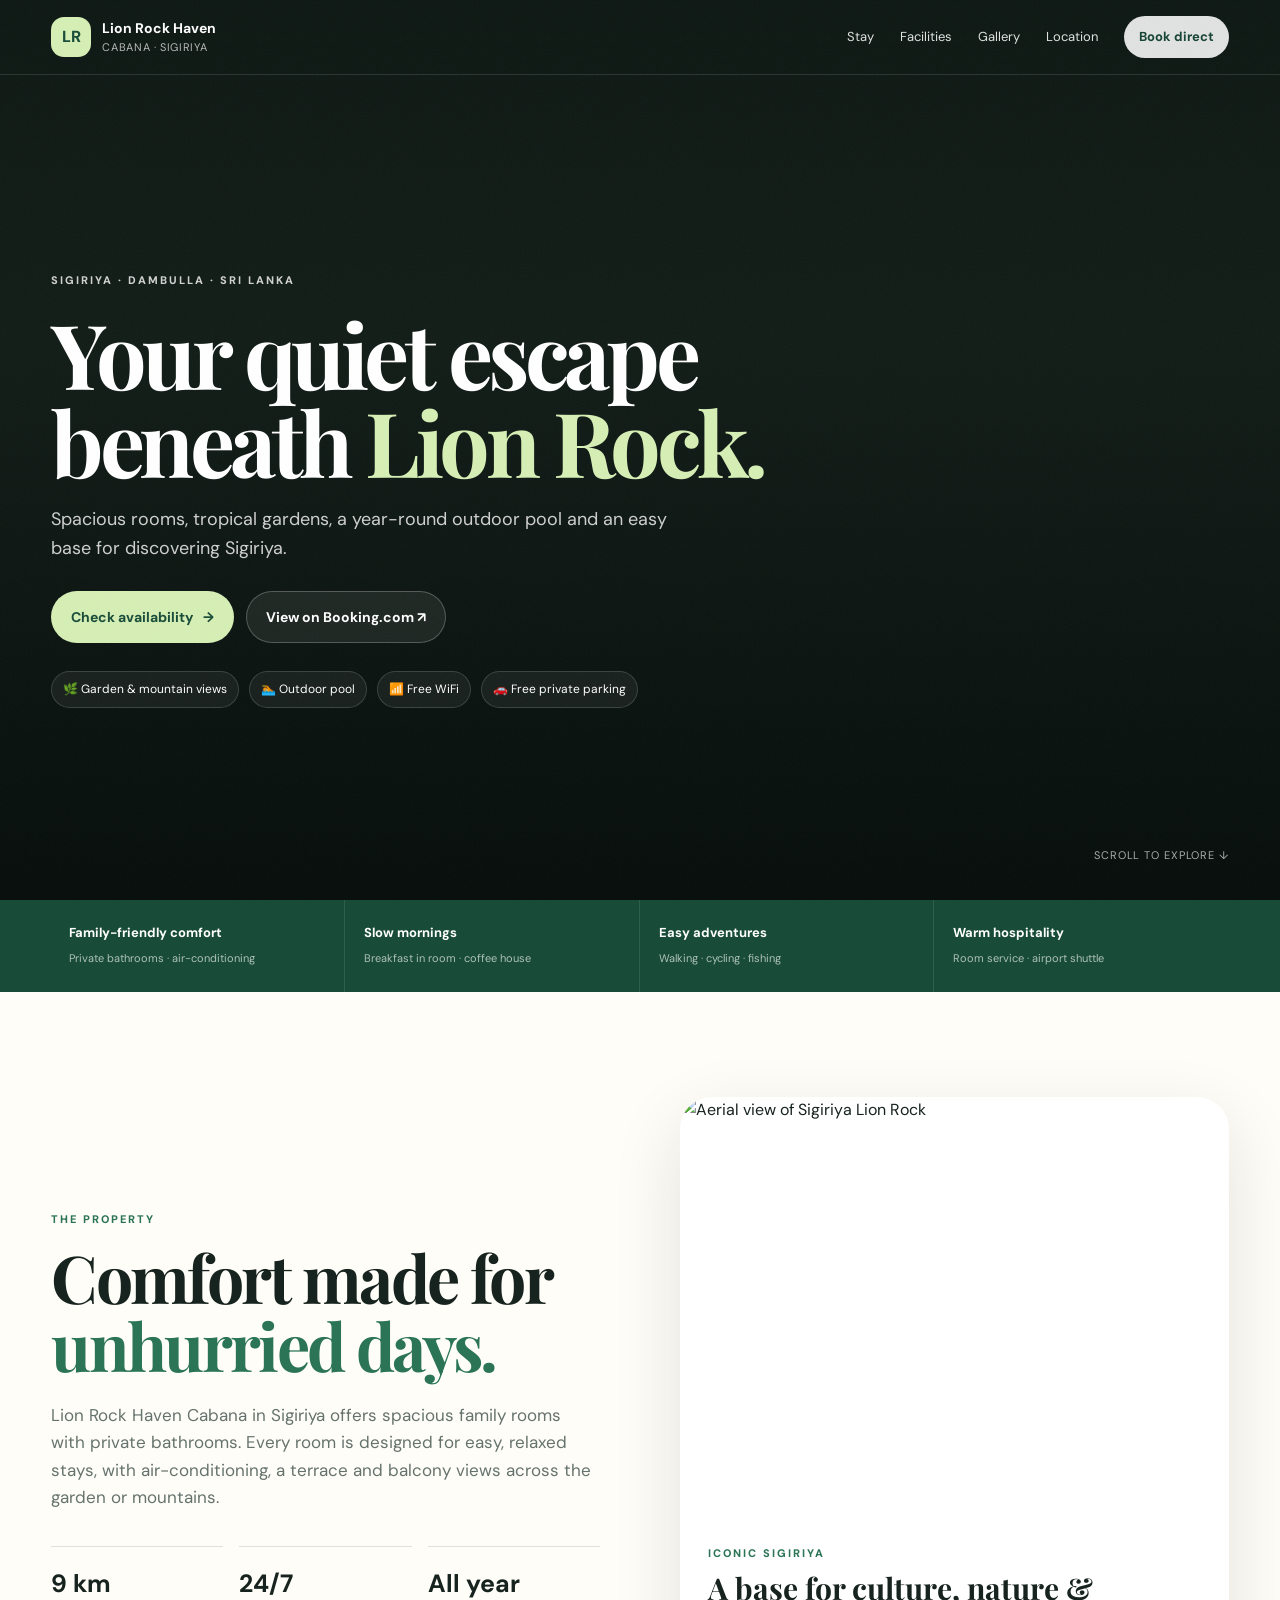
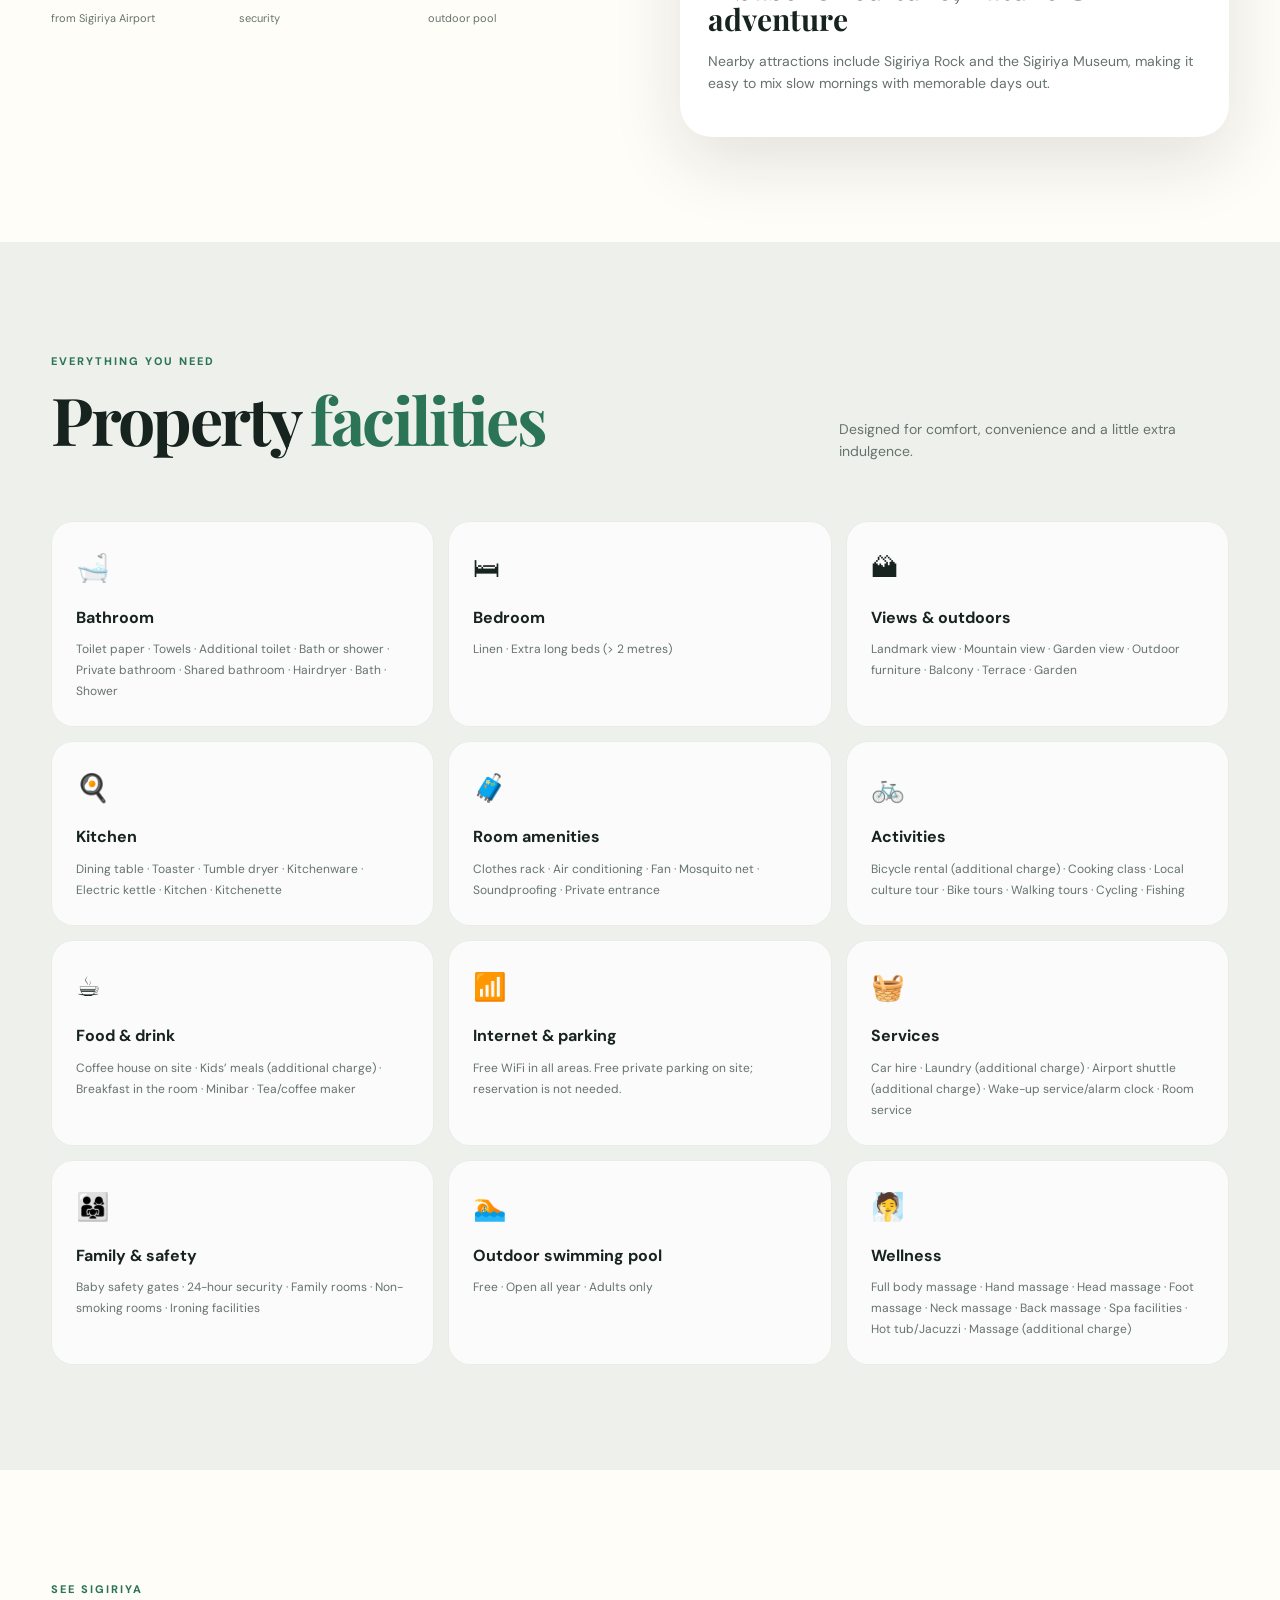
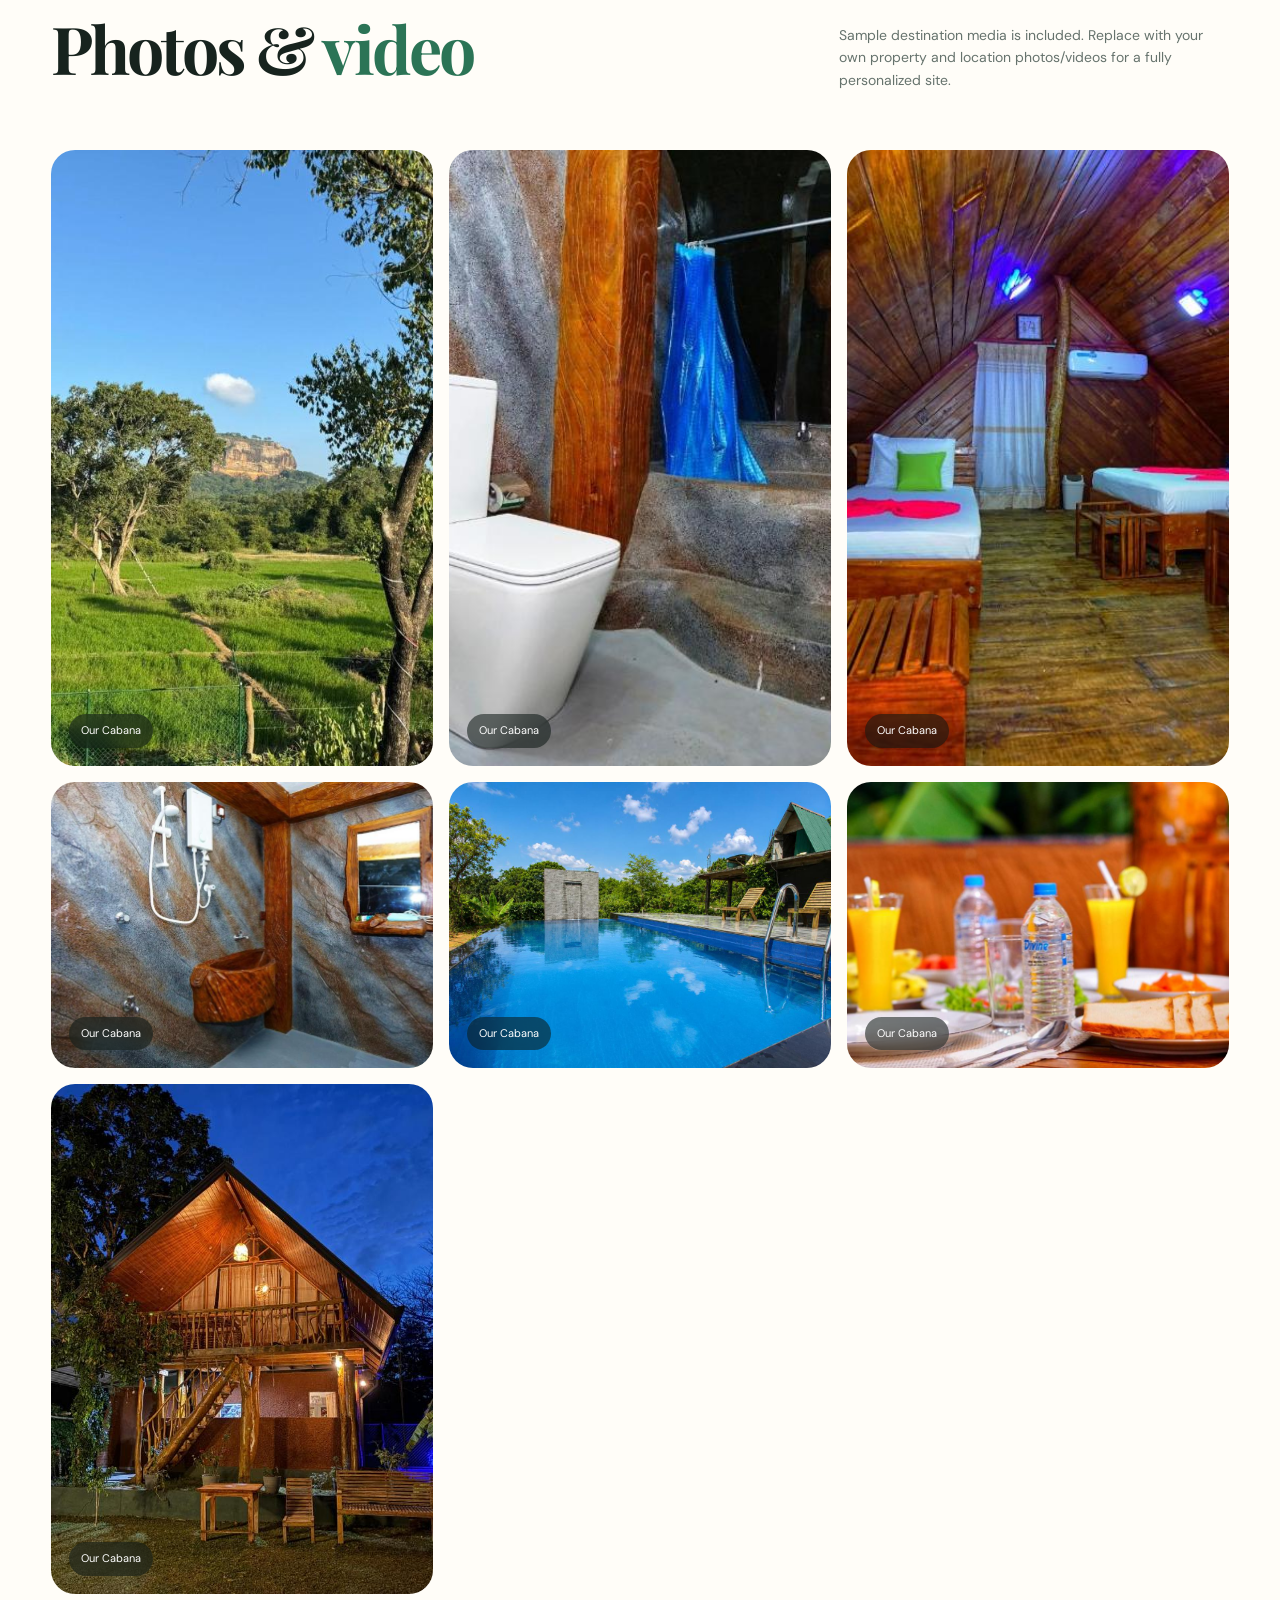
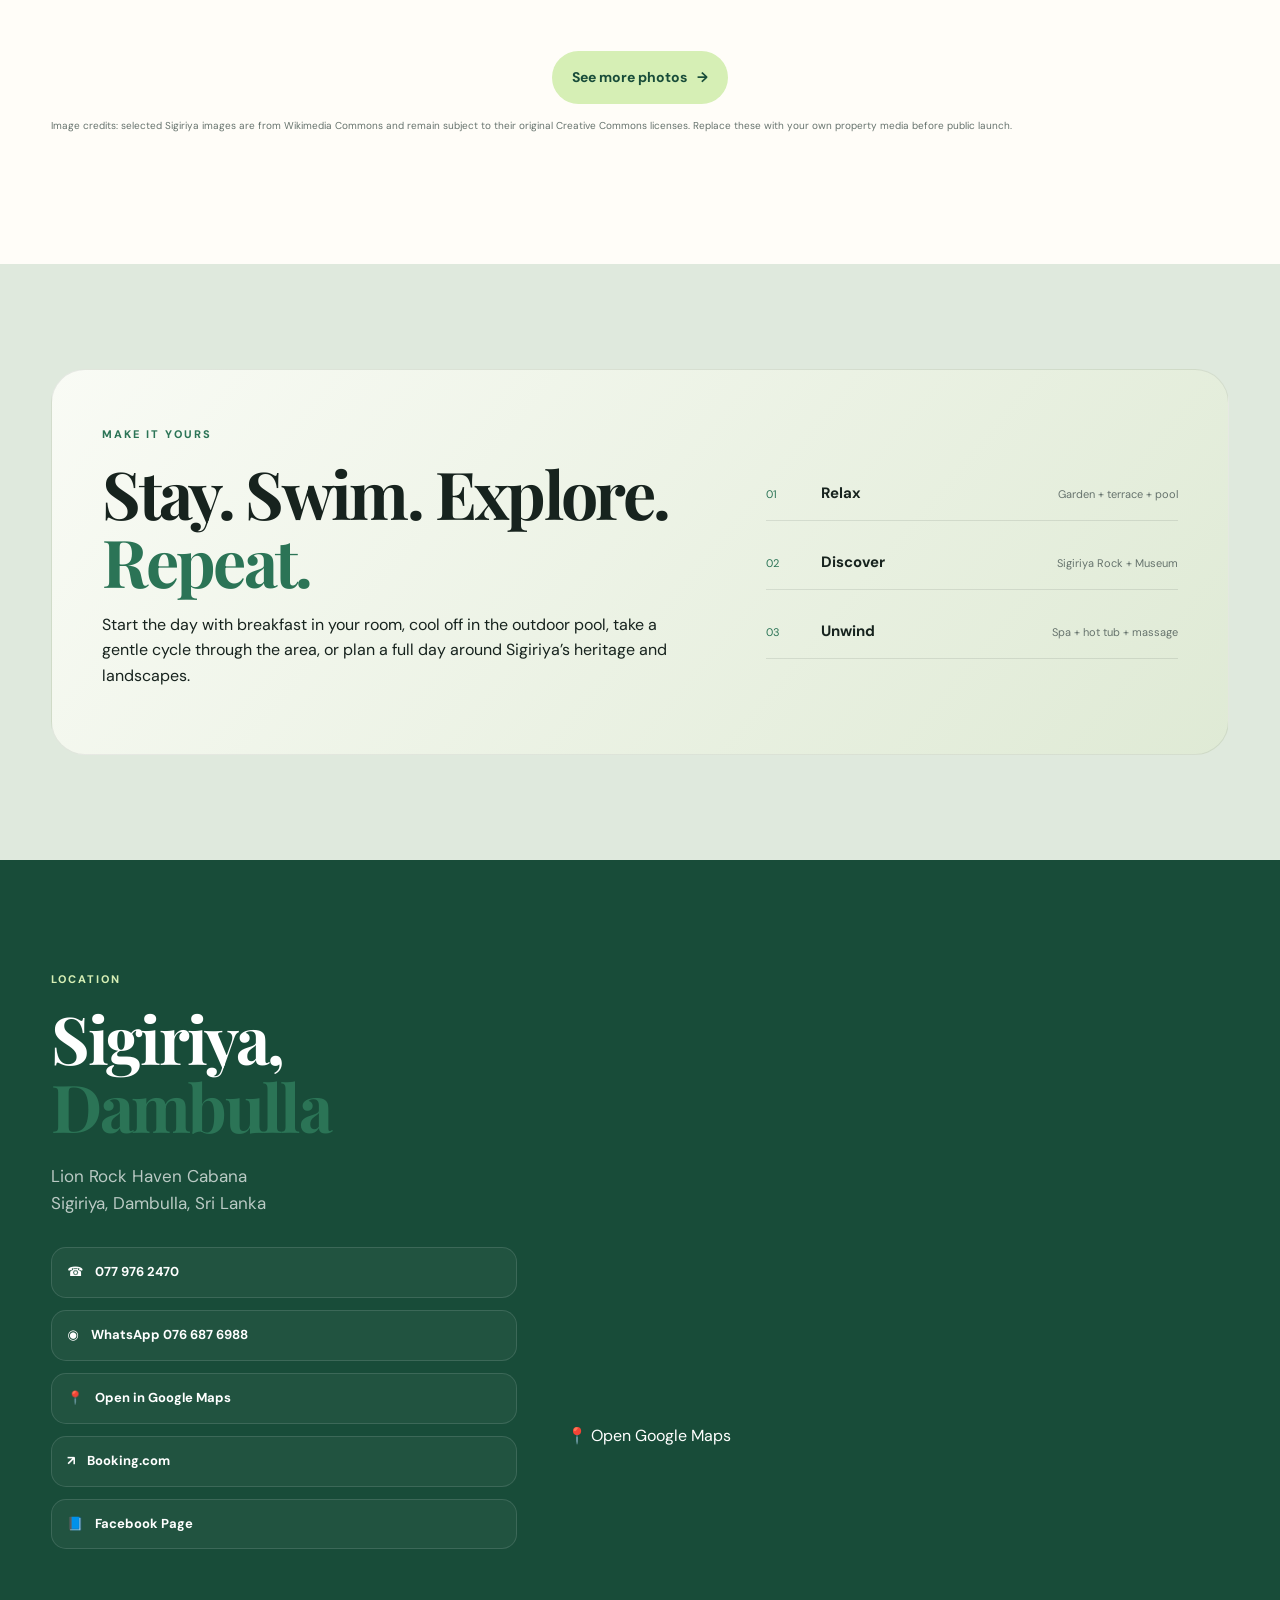
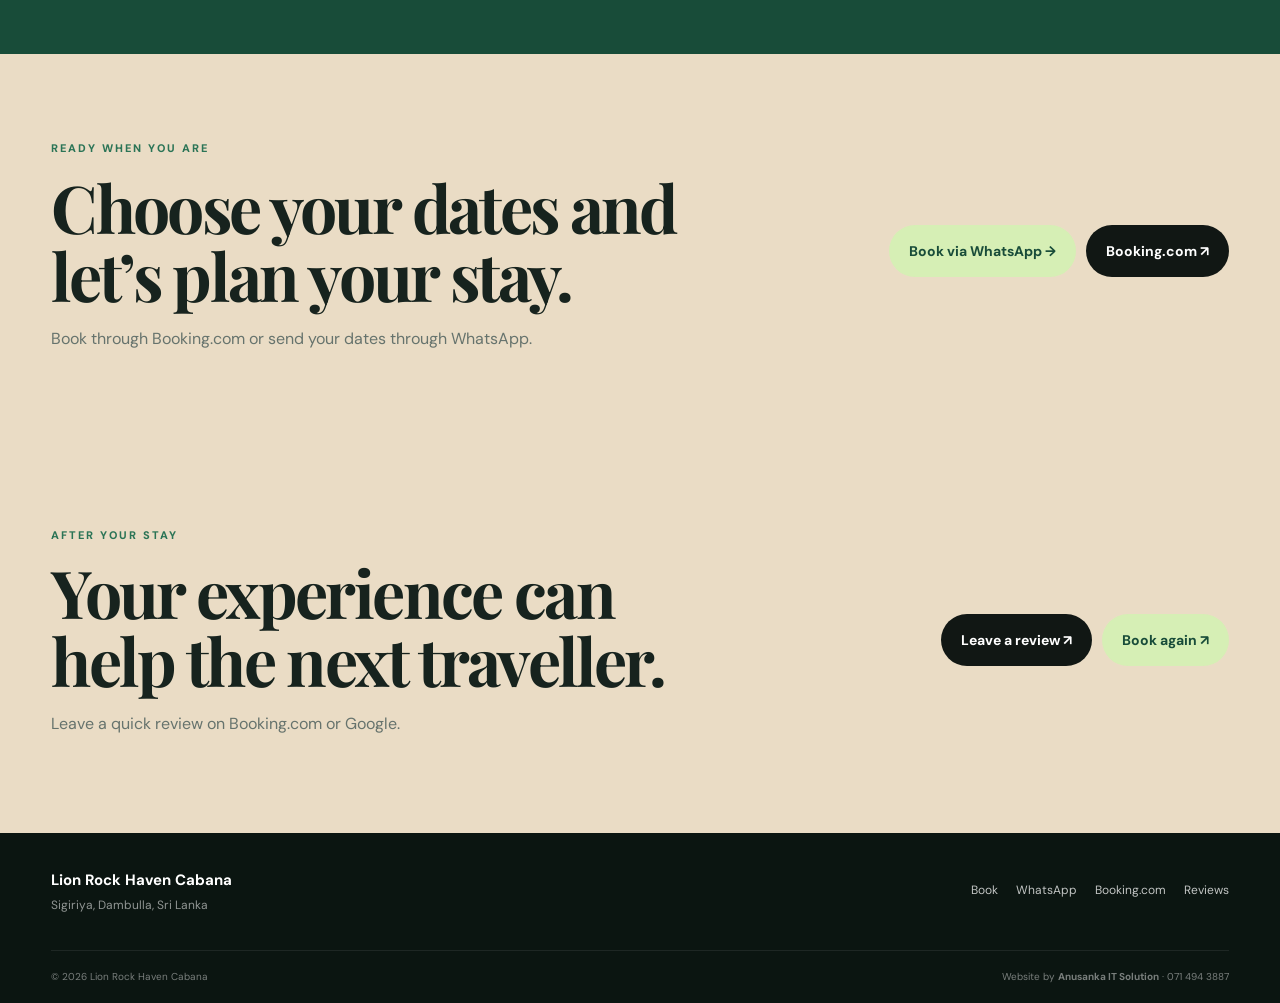
==== commit a61b6e75: "Enhance location section with contact and map links Updated location section with additional contact" ====
--- a/index.html
+++ b/index.html
@@ -214,28 +214,66 @@
       </div>
     </section>
 
-    <section class="section location" id="location">
-      <div class="container location-grid">
-        <div class="location-card reveal">
-          <span class="section-kicker">LOCATION</span>
-          <h2>Sigiriya, <span>Dambulla</span></h2>
-          <p class="lead">Lion Rock Haven Cabana<br />Sigiriya, Dambulla, Sri Lanka</p>
-          <div class="contact-stack">
-            <a href="tel:+94779762470"><span>☎</span> 077 976 2470</a>
-            <a href="https://wa.me/94766876988" target="_blank" rel="noopener"><span>◉</span> WhatsApp 076 687 6988</a>
-            <a href="https://www.booking.com/Share-4lCYlT" target="_blank" rel="noopener"><span>↗</span> Booking.com</a>
-          </div>
-        </div>
-        <div class="location-art reveal">
-          <div class="map-dot dot-a"></div><div class="map-dot dot-b"></div><div class="map-dot dot-c"></div>
-          <div class="map-label label-a">Sigiriya Rock</div>
-          <div class="map-label label-b">Sigiriya Museum</div>
-          <div class="map-label label-c">Lion Rock Haven</div>
-          <div class="map-grid"></div>
-          <div class="map-caption">Central cultural heart of Sri Lanka</div>
-        </div>
-      </div>
-    </section>
+
+  <section class="section location" id="location">
+  <div class="container location-grid">
+
+    <!-- Location Information -->
+    <div class="location-card reveal">
+      <span class="section-kicker">LOCATION</span>
+      <h2>Sigiriya, <span>Dambulla</span></h2>
+      <p class="lead">
+        Lion Rock Haven Cabana<br>
+        Sigiriya, Dambulla, Sri Lanka
+      </p>
+      <div class="contact-stack">
+        <a href="tel:+94779762470">
+          <span>☎</span> 077 976 2470
+        </a>
+        <a href="https://wa.me/94766876988"
+           target="_blank"
+           rel="noopener">
+          <span>◉</span> WhatsApp 076 687 6988
+        </a>
+         <a href="https://maps.app.goo.gl/cQrb6UYsepLoDJGVA"
+           target="_blank"
+           rel="noopener">
+          <span>📍</span> Open in Google Maps
+        </a>
+        <a href="https://www.booking.com/Share-4lCYlT"
+           target="_blank"
+           rel="noopener">
+          <span>↗</span> Booking.com
+        </a>
+        </a>
+        <a href="https://web.facebook.com/groups/452186366860789/user/61581681128435/
+           target="_blank"
+           rel="noopener">
+          <span>📘</span> Facebook Page
+        </a>
+      </div>
+    </div>
+    <!-- Google Maps -->
+    <div class="google-map-wrapper reveal">
+      <iframe
+        src="https://www.google.com/maps?q=https://maps.app.goo.gl/cQrb6UYsepLoDJGVA&output=embed"
+        width="100%"
+        height="450"
+        style="border:0;"
+        allowfullscreen=""
+        loading="lazy"
+        referrerpolicy="no-referrer-when-downgrade">
+      </iframe>
+      <a
+        class="map-open-btn"
+        href="https://maps.app.goo.gl/cQrb6UYsepLoDJGVA"
+        target="_blank"
+        rel="noopener">
+        📍 Open Google Maps
+      </a>
+    </div>
+  </div>
+</section>
 
     <section class="cta-section">
       <div class="container cta-shell reveal">
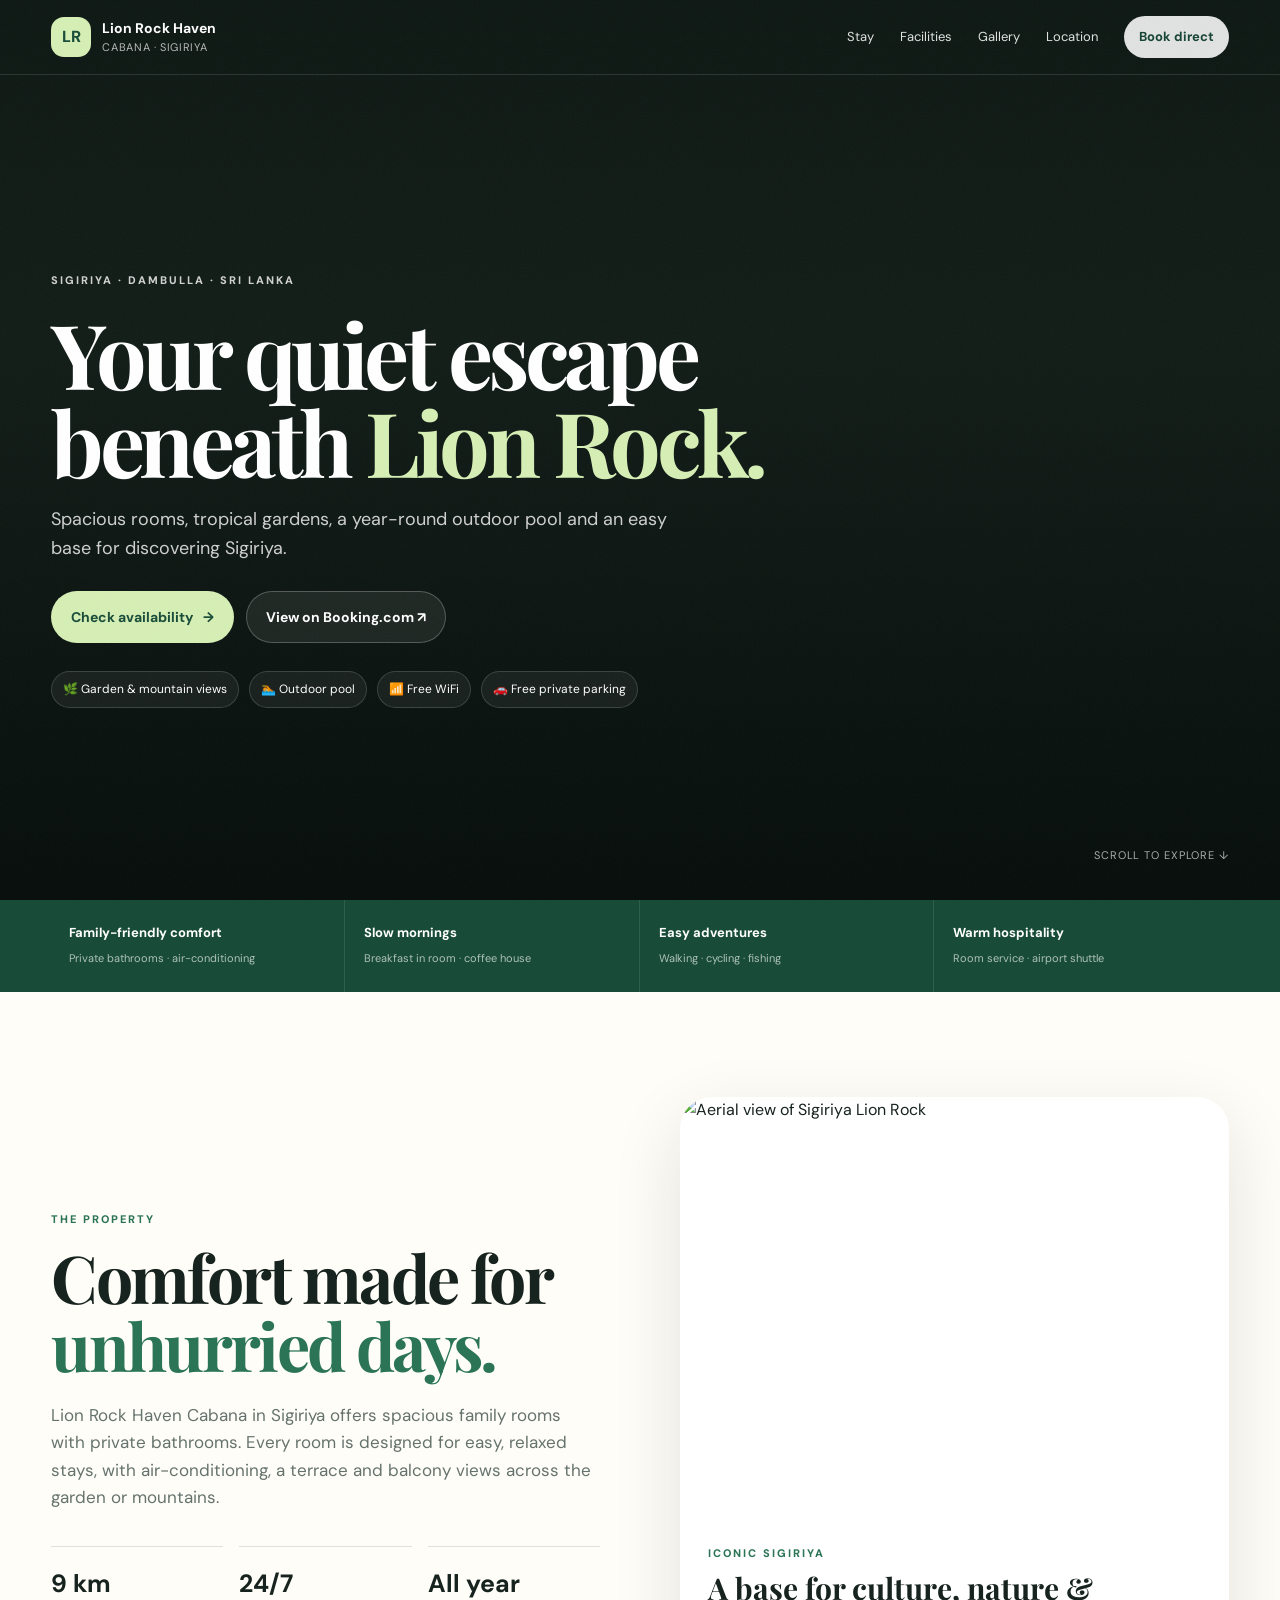
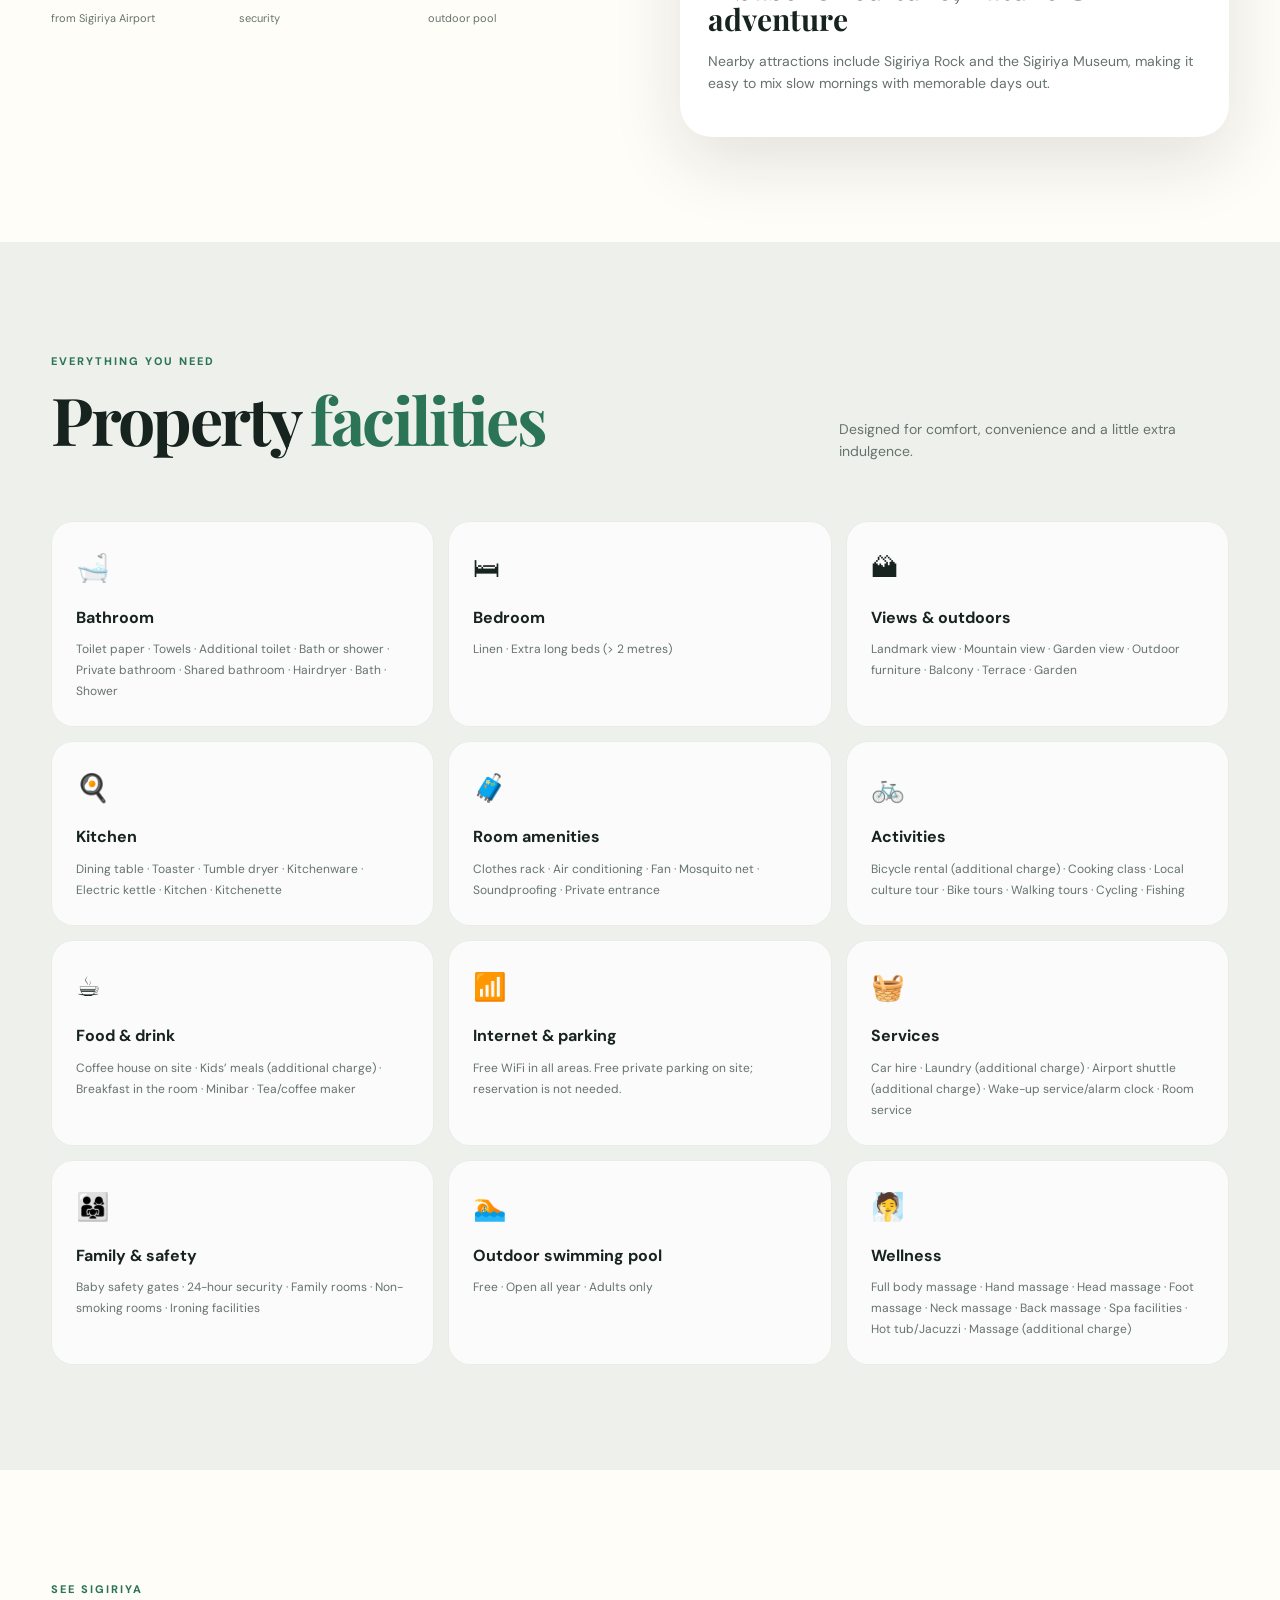
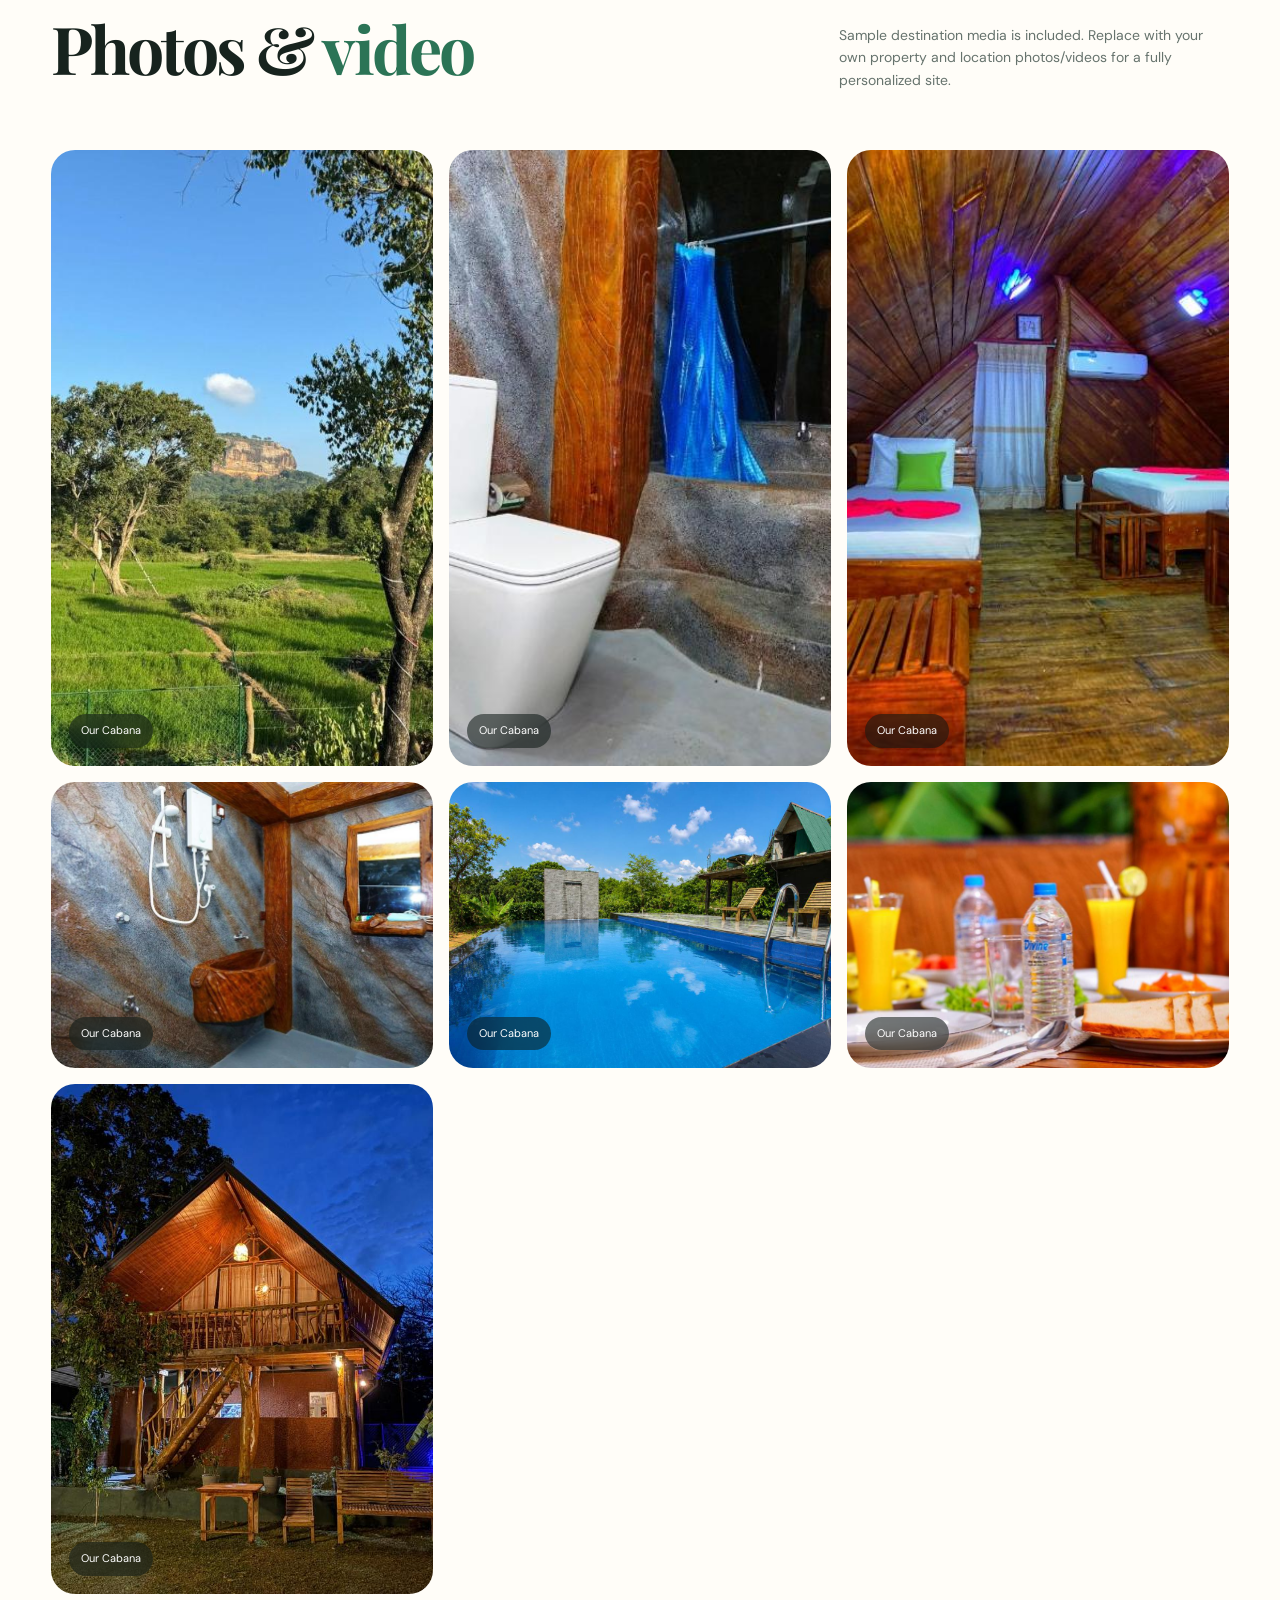
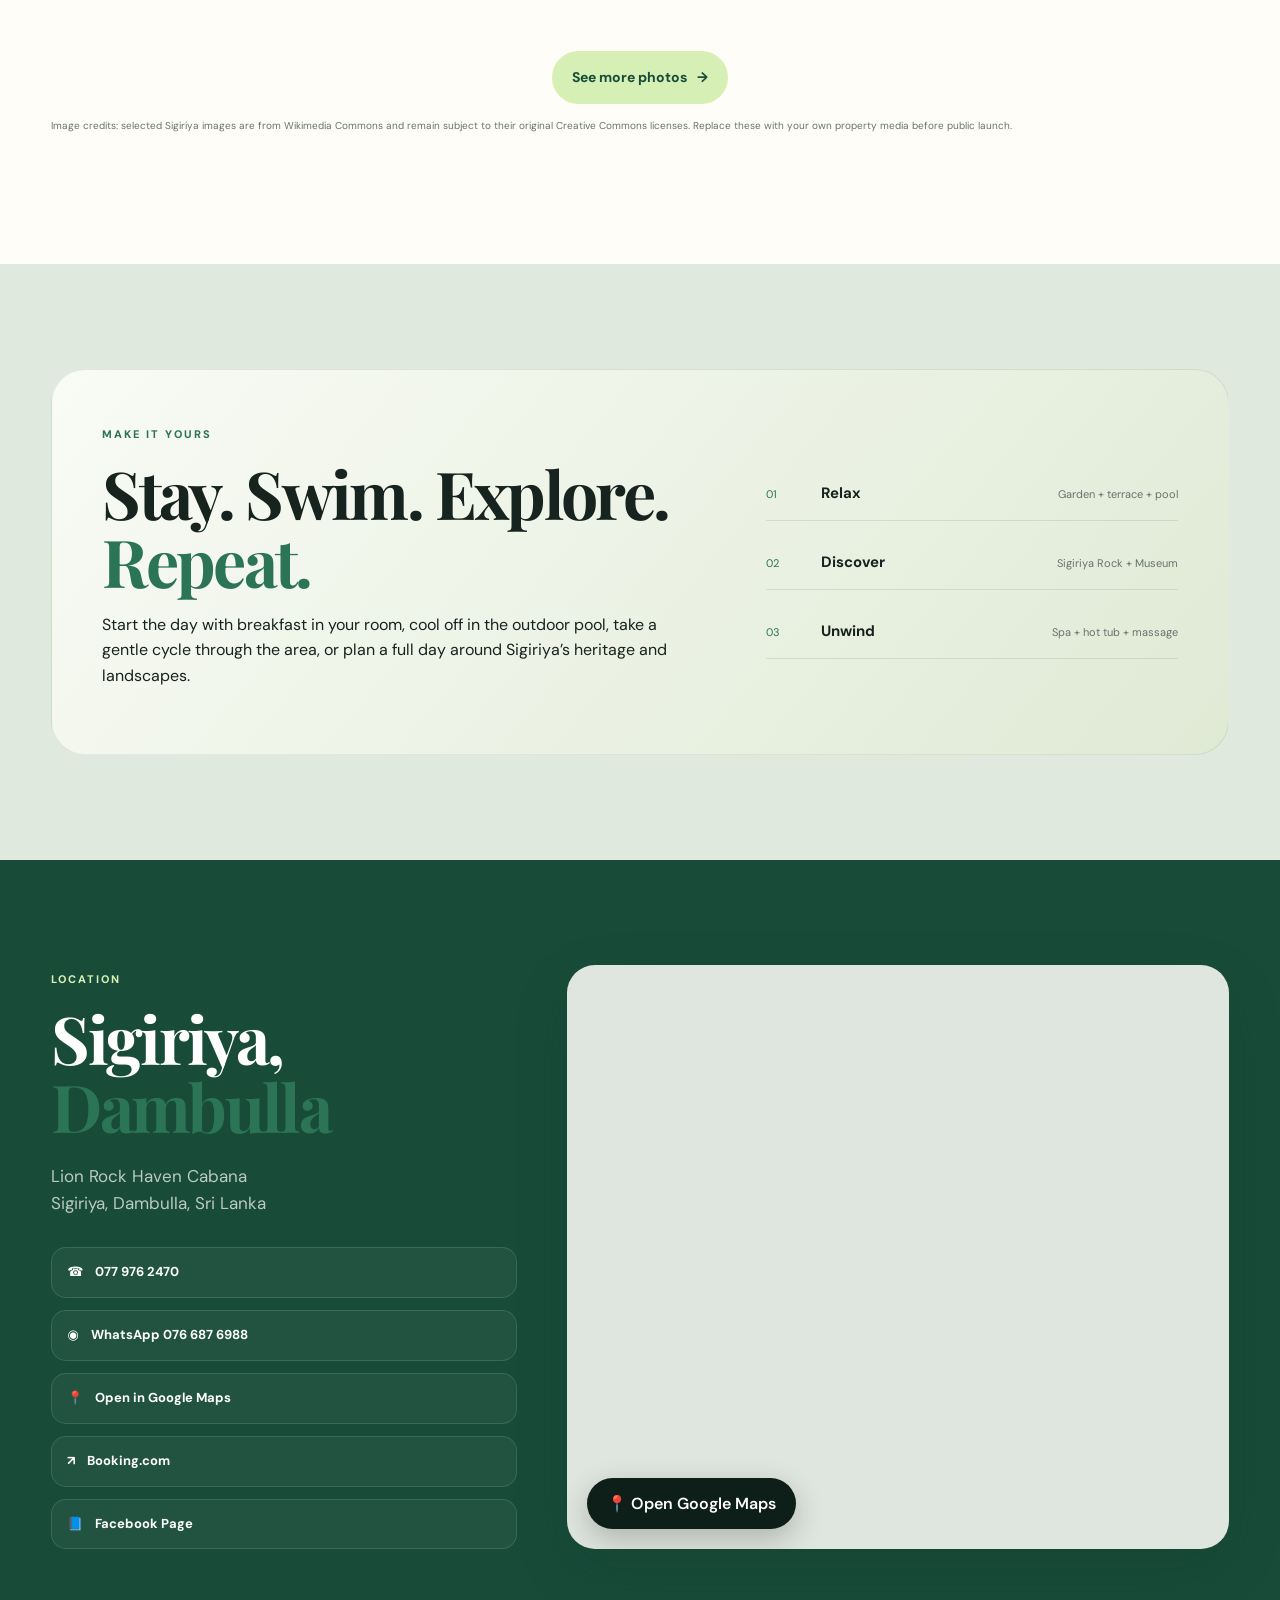
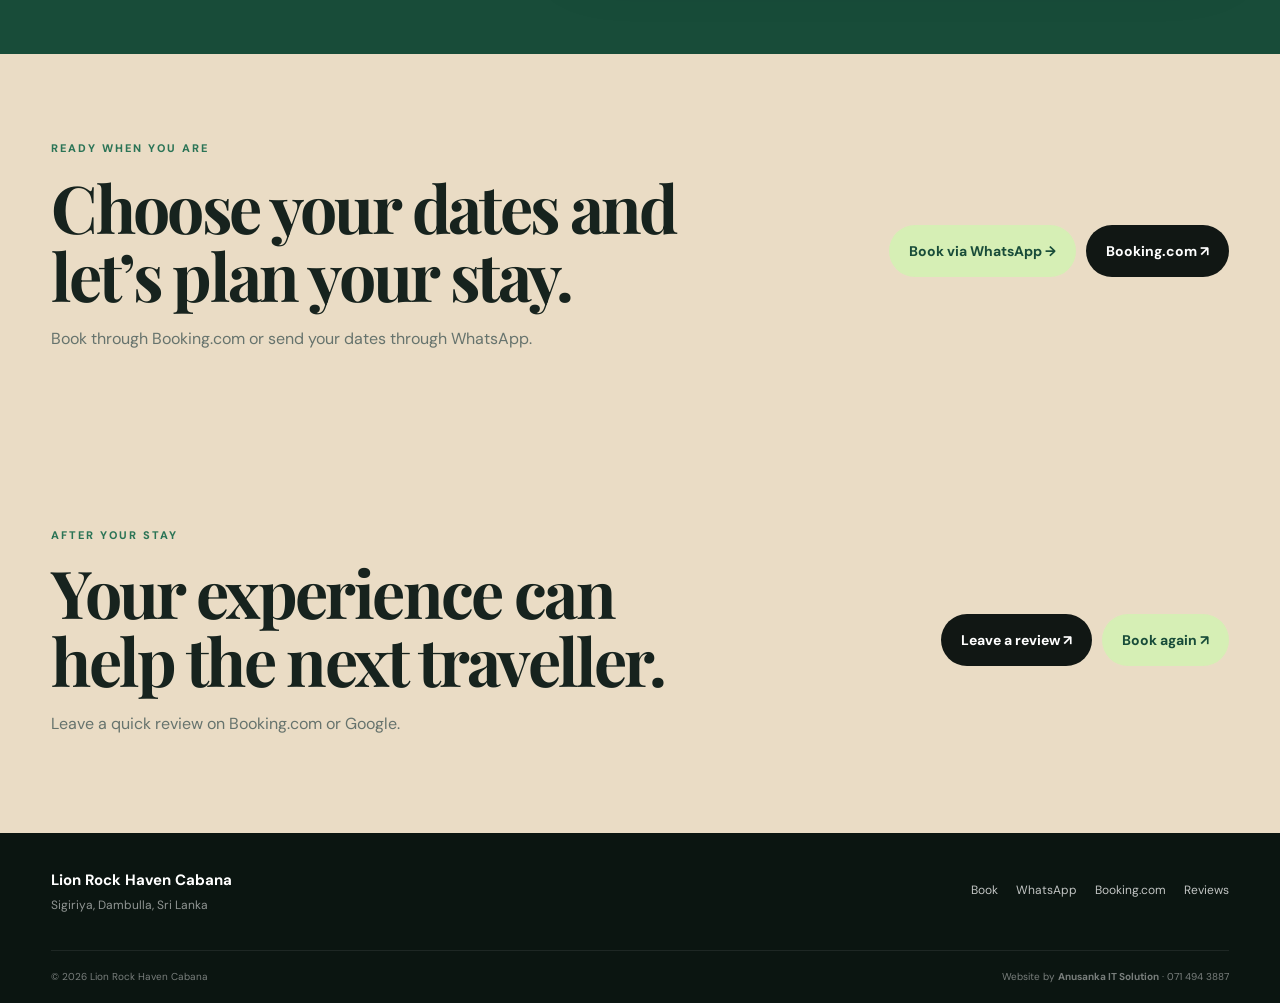
==== commit 620b3523: "Update Facebook link in index.html" ====
--- a/index.html
+++ b/index.html
@@ -246,7 +246,7 @@
           <span>↗</span> Booking.com
         </a>
         </a>
-        <a href="https://web.facebook.com/groups/452186366860789/user/61581681128435/
+        <a href="https://web.facebook.com/LionRockHavenCabana"
            target="_blank"
            rel="noopener">
           <span>📘</span> Facebook Page
--- a/assets/css/style.css
+++ b/assets/css/style.css
@@ -108,6 +108,83 @@
   border-bottom: 0;
   backdrop-filter: none;
 }
+
+/* =========================
+   GOOGLE MAP
+========================= */
+
+.google-map-wrapper {
+    position: relative;
+    overflow: hidden;
+    min-height: 450px;
+    border-radius: 28px;
+    background: #dfe5df;
+    box-shadow: 0 20px 60px rgba(14, 31, 26, 0.12);
+}
+
+.google-map-wrapper iframe {
+    display: block;
+    width: 100%;
+    height: 450px;
+    border: 0;
+    filter: saturate(0.9);
+}
+
+.map-open-btn {
+    position: absolute;
+    left: 20px;
+    bottom: 20px;
+
+    display: inline-flex;
+    align-items: center;
+    gap: 8px;
+
+    padding: 13px 20px;
+
+    background: #0e1f1a;
+    color: #fff;
+
+    border-radius: 999px;
+
+    text-decoration: none;
+    font-weight: 600;
+
+    box-shadow: 0 10px 30px rgba(0,0,0,.22);
+
+    transition:
+        transform .25s ease,
+        background .25s ease;
+}
+
+.map-open-btn:hover {
+    transform: translateY(-3px);
+    background: #1d3a30;
+}
+
+
+/* =========================
+   MOBILE MAP
+========================= */
+
+@media (max-width: 768px) {
+
+    .google-map-wrapper {
+        min-height: 350px;
+        border-radius: 20px;
+    }
+
+    .google-map-wrapper iframe {
+        height: 350px;
+    }
+
+    .map-open-btn {
+        left: 15px;
+        bottom: 15px;
+        padding: 11px 16px;
+        font-size: 14px;
+    }
+}
+
 .reviews-topbar .brand-mark { background: var(--lime); color: var(--green); }
 .reviews-topbar .brand strong { color: var(--ink); }
 .reviews-topbar .brand small { color: var(--muted); opacity: 1; }
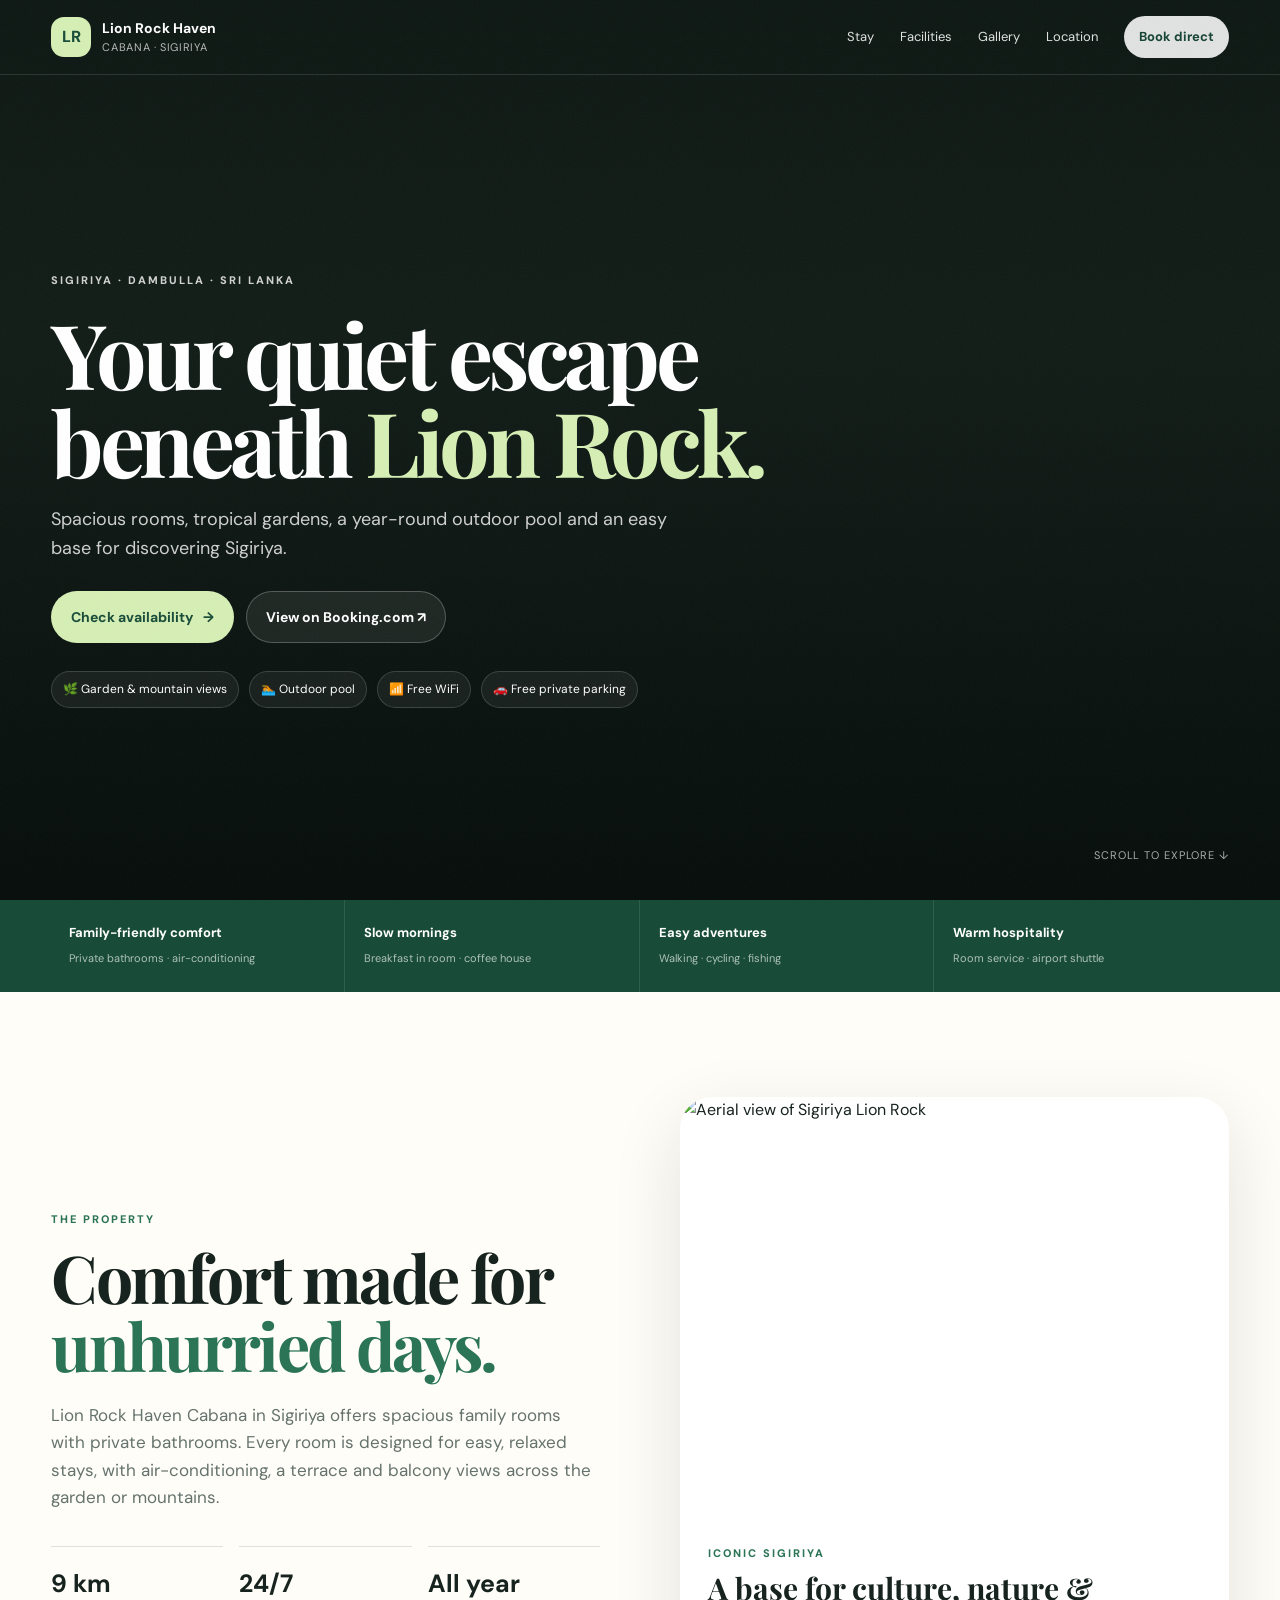
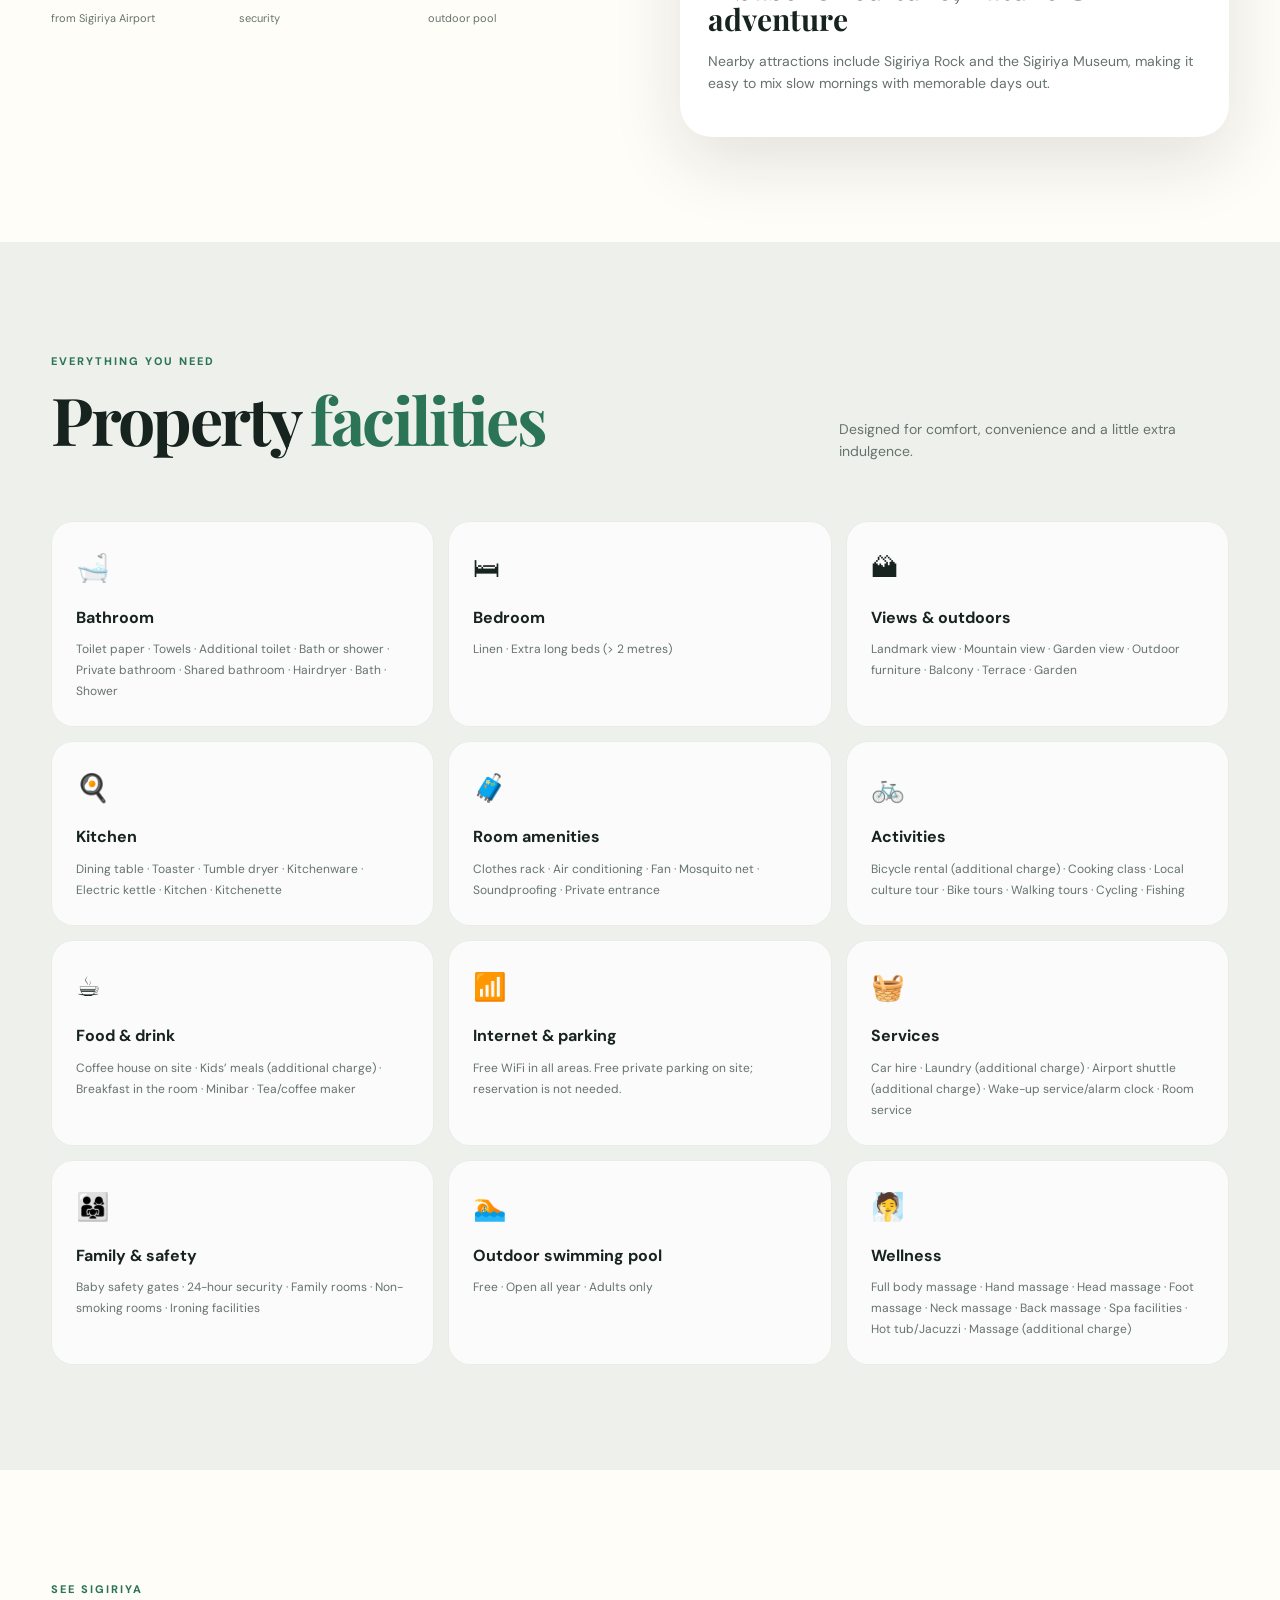
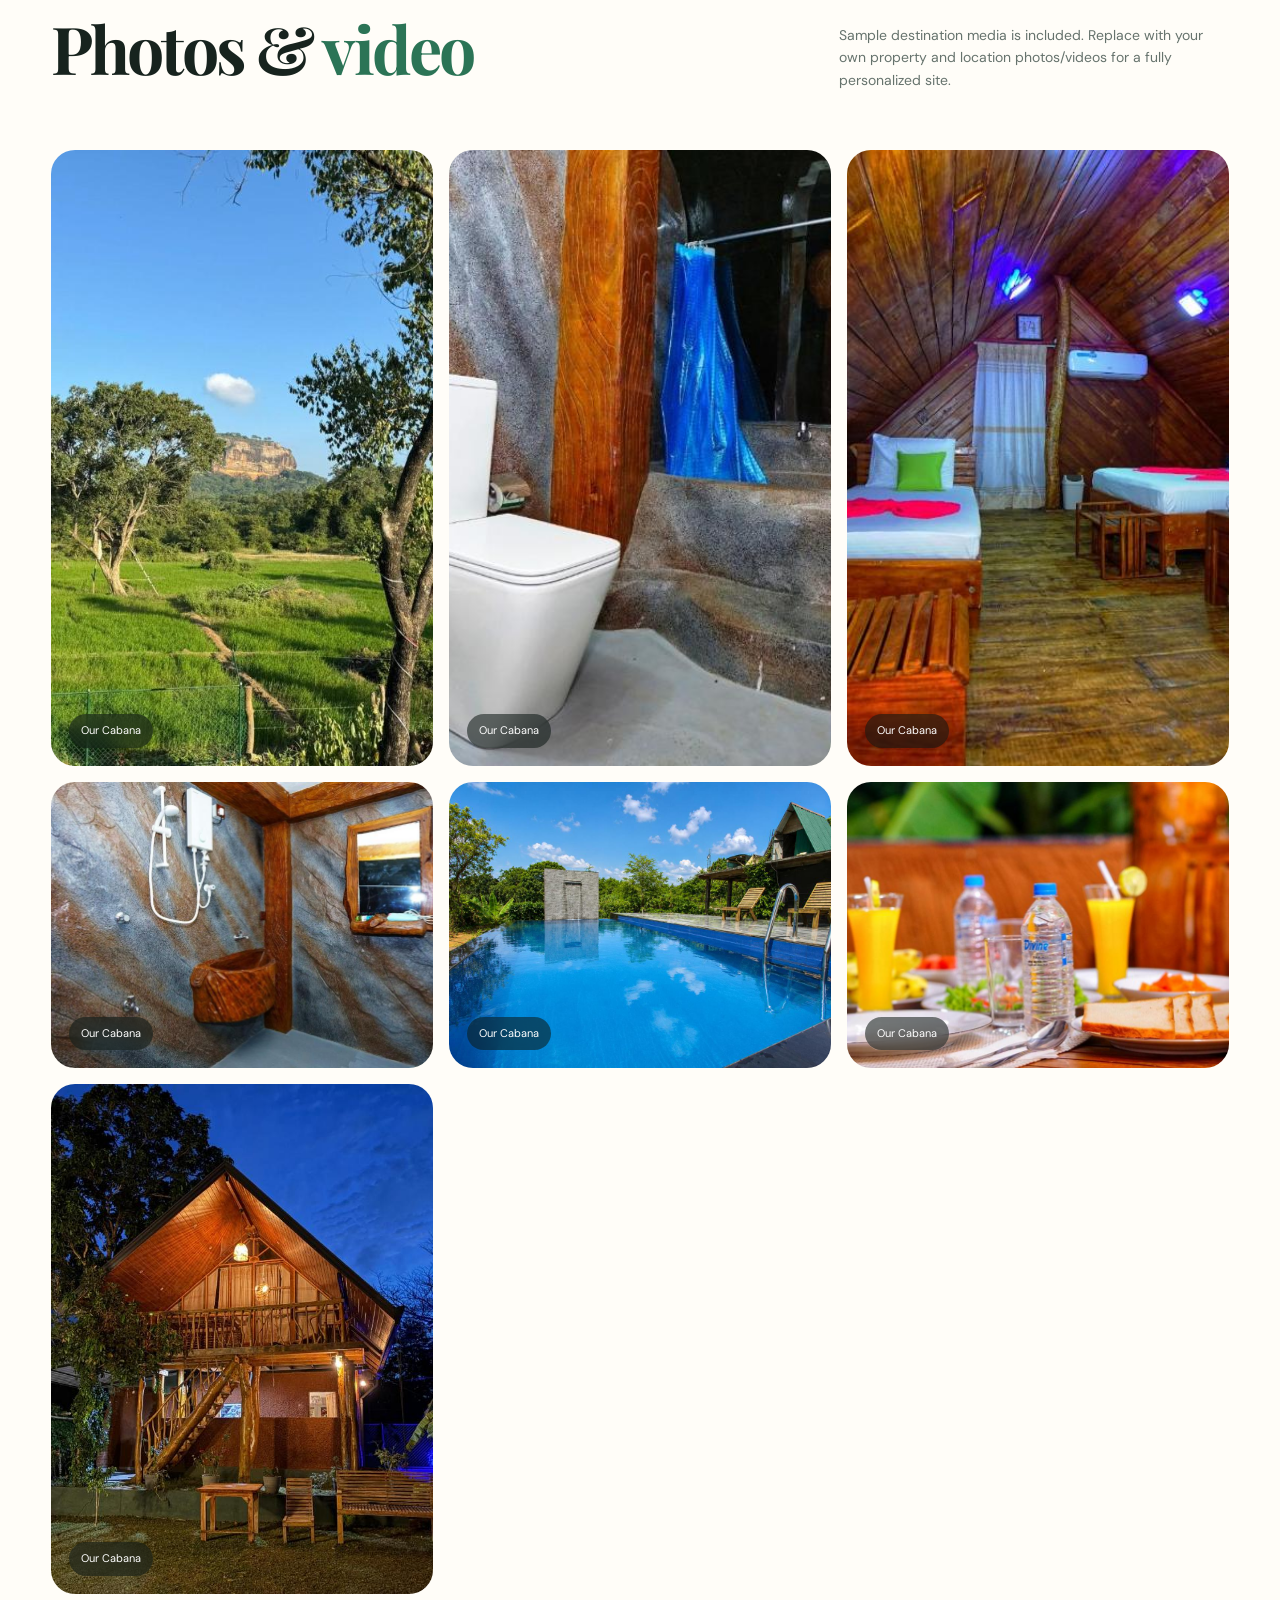
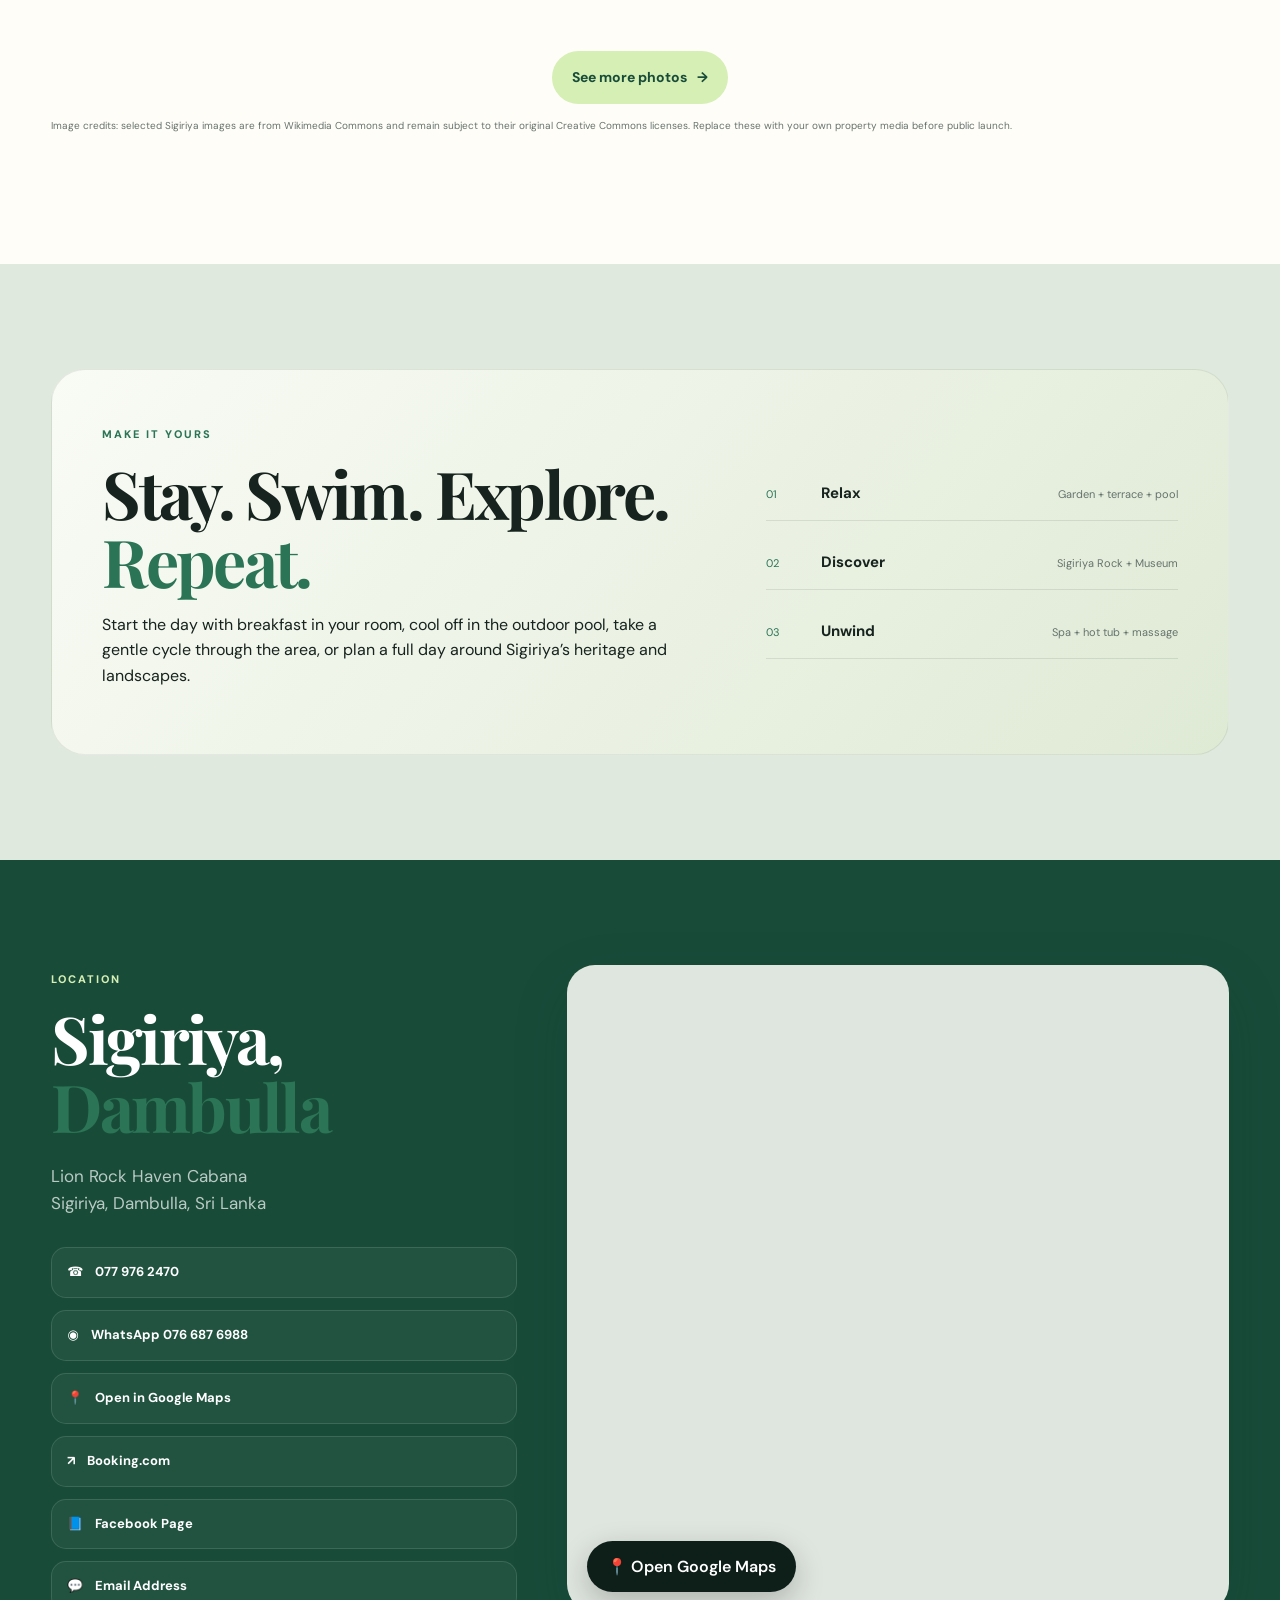
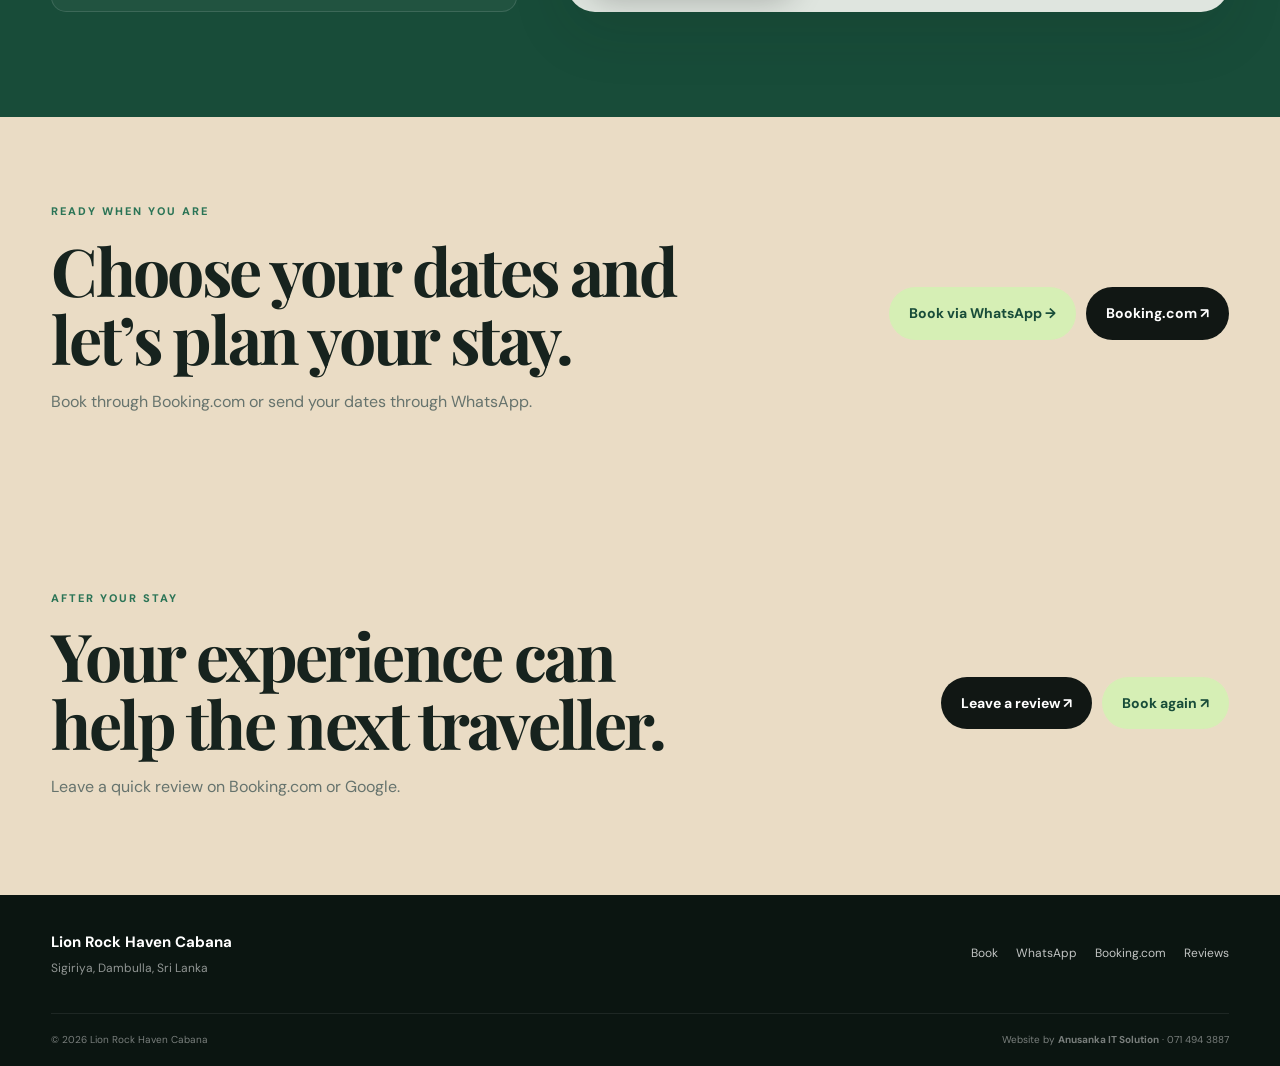
==== commit 300f4b07: "Add email link to index.html" ====
--- a/index.html
+++ b/index.html
@@ -251,6 +251,11 @@
            rel="noopener">
           <span>📘</span> Facebook Page
         </a>
+         <a href="lionrockhavencabana@gmail.com"
+           target="_blank"
+           rel="noopener">
+          <span>💬</span> Email Address
+        </a>
       </div>
     </div>
     <!-- Google Maps -->
